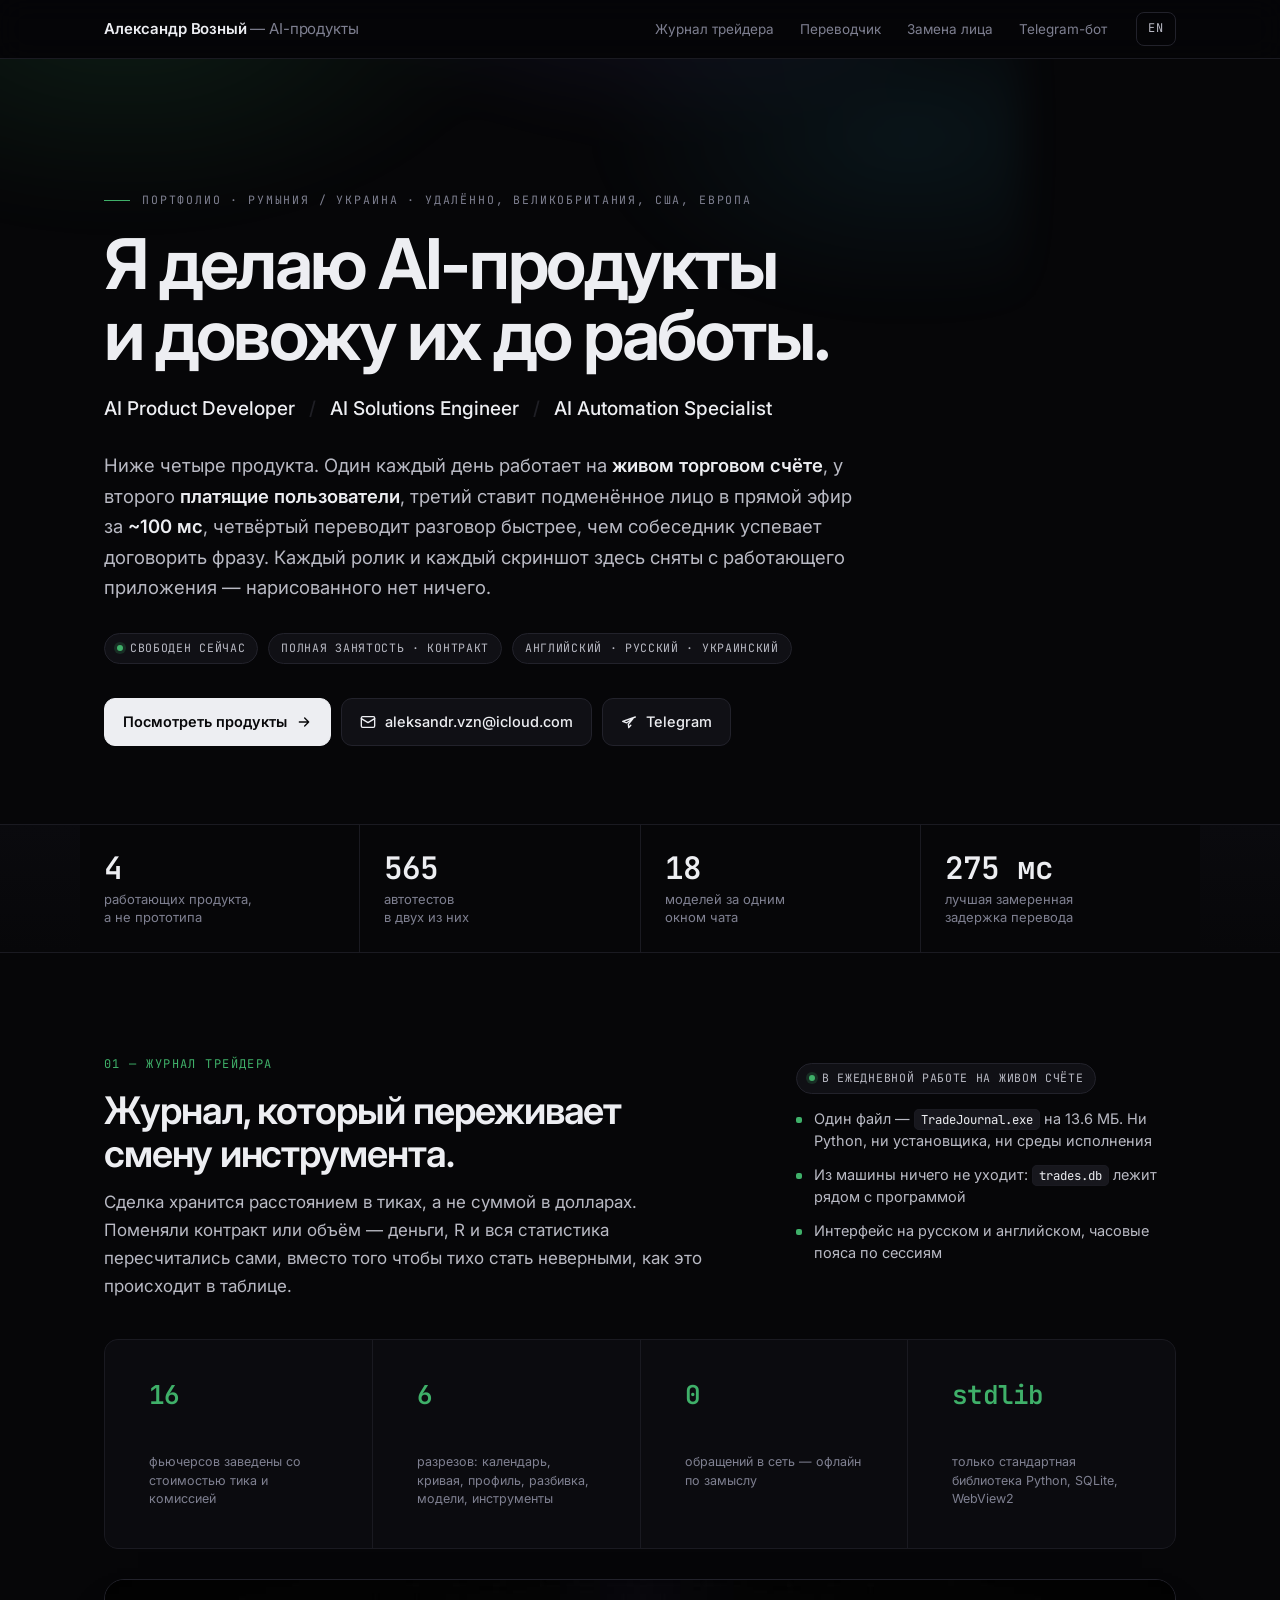
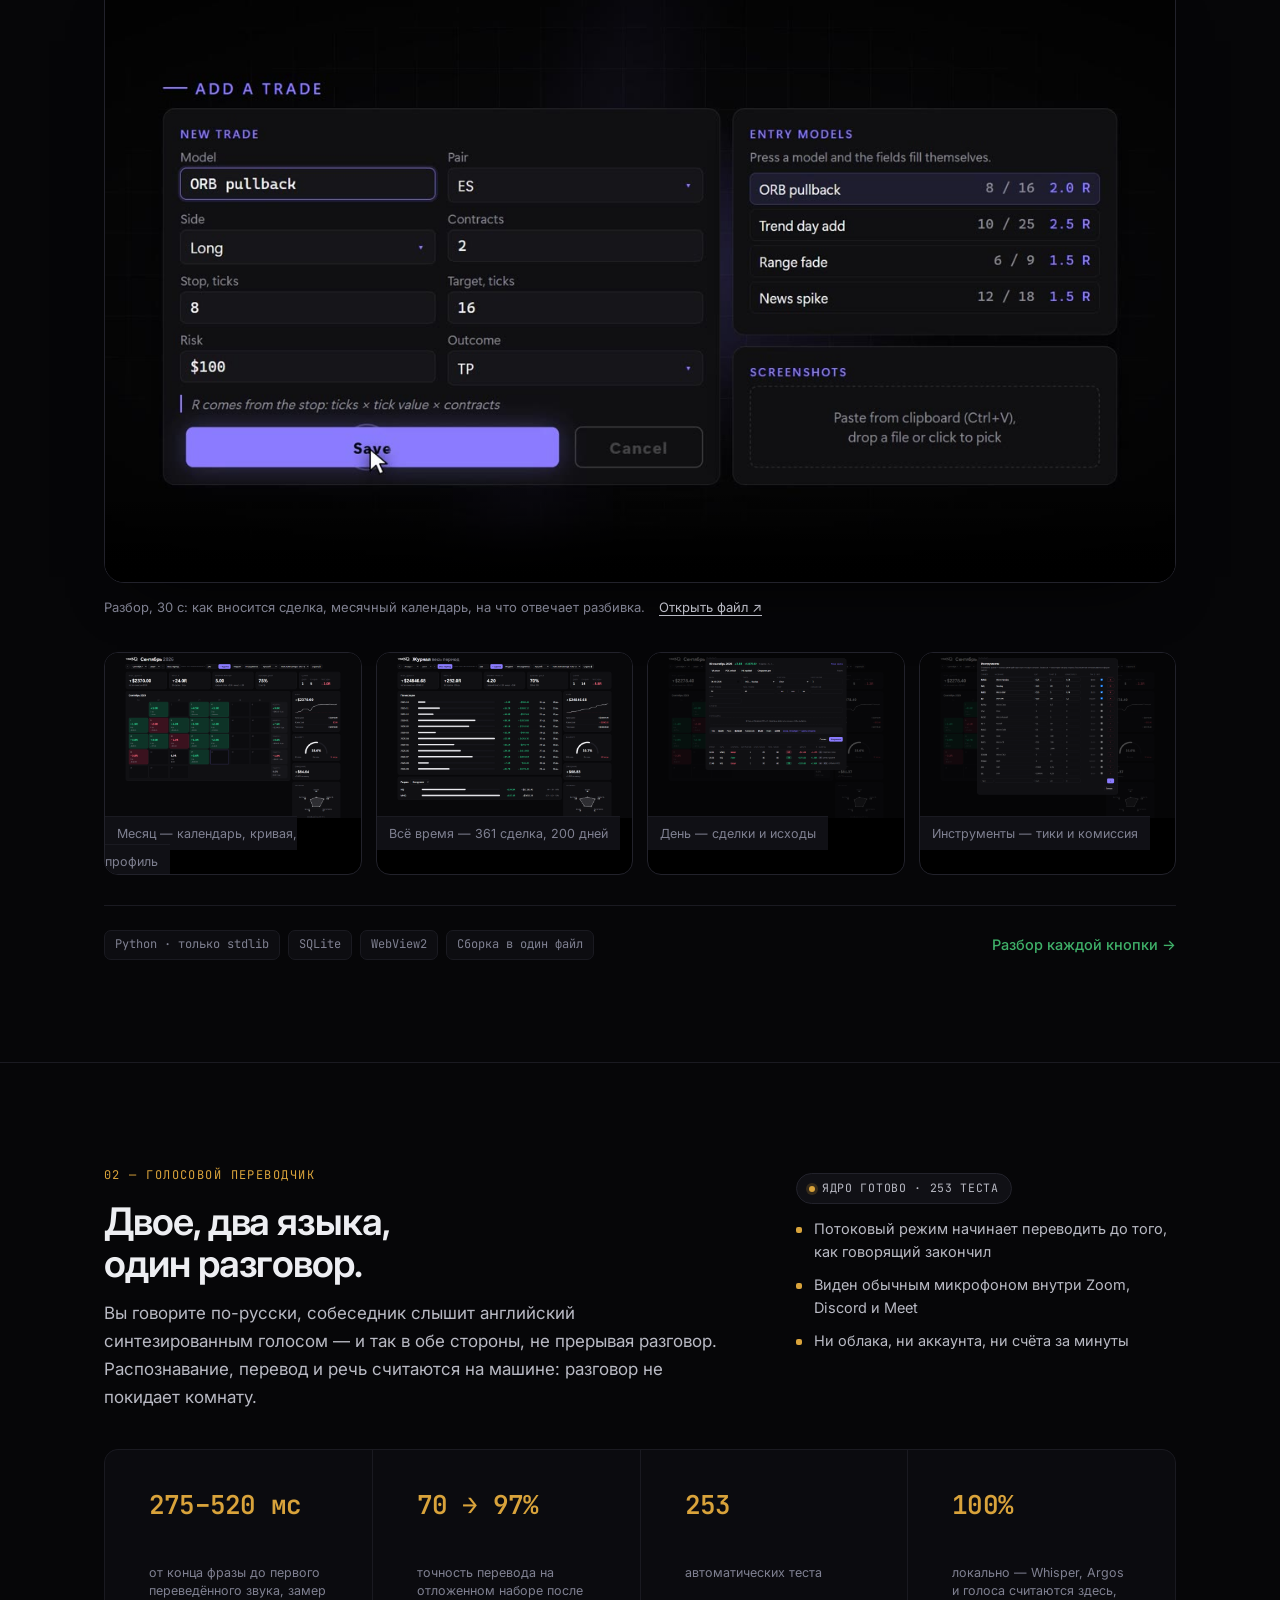
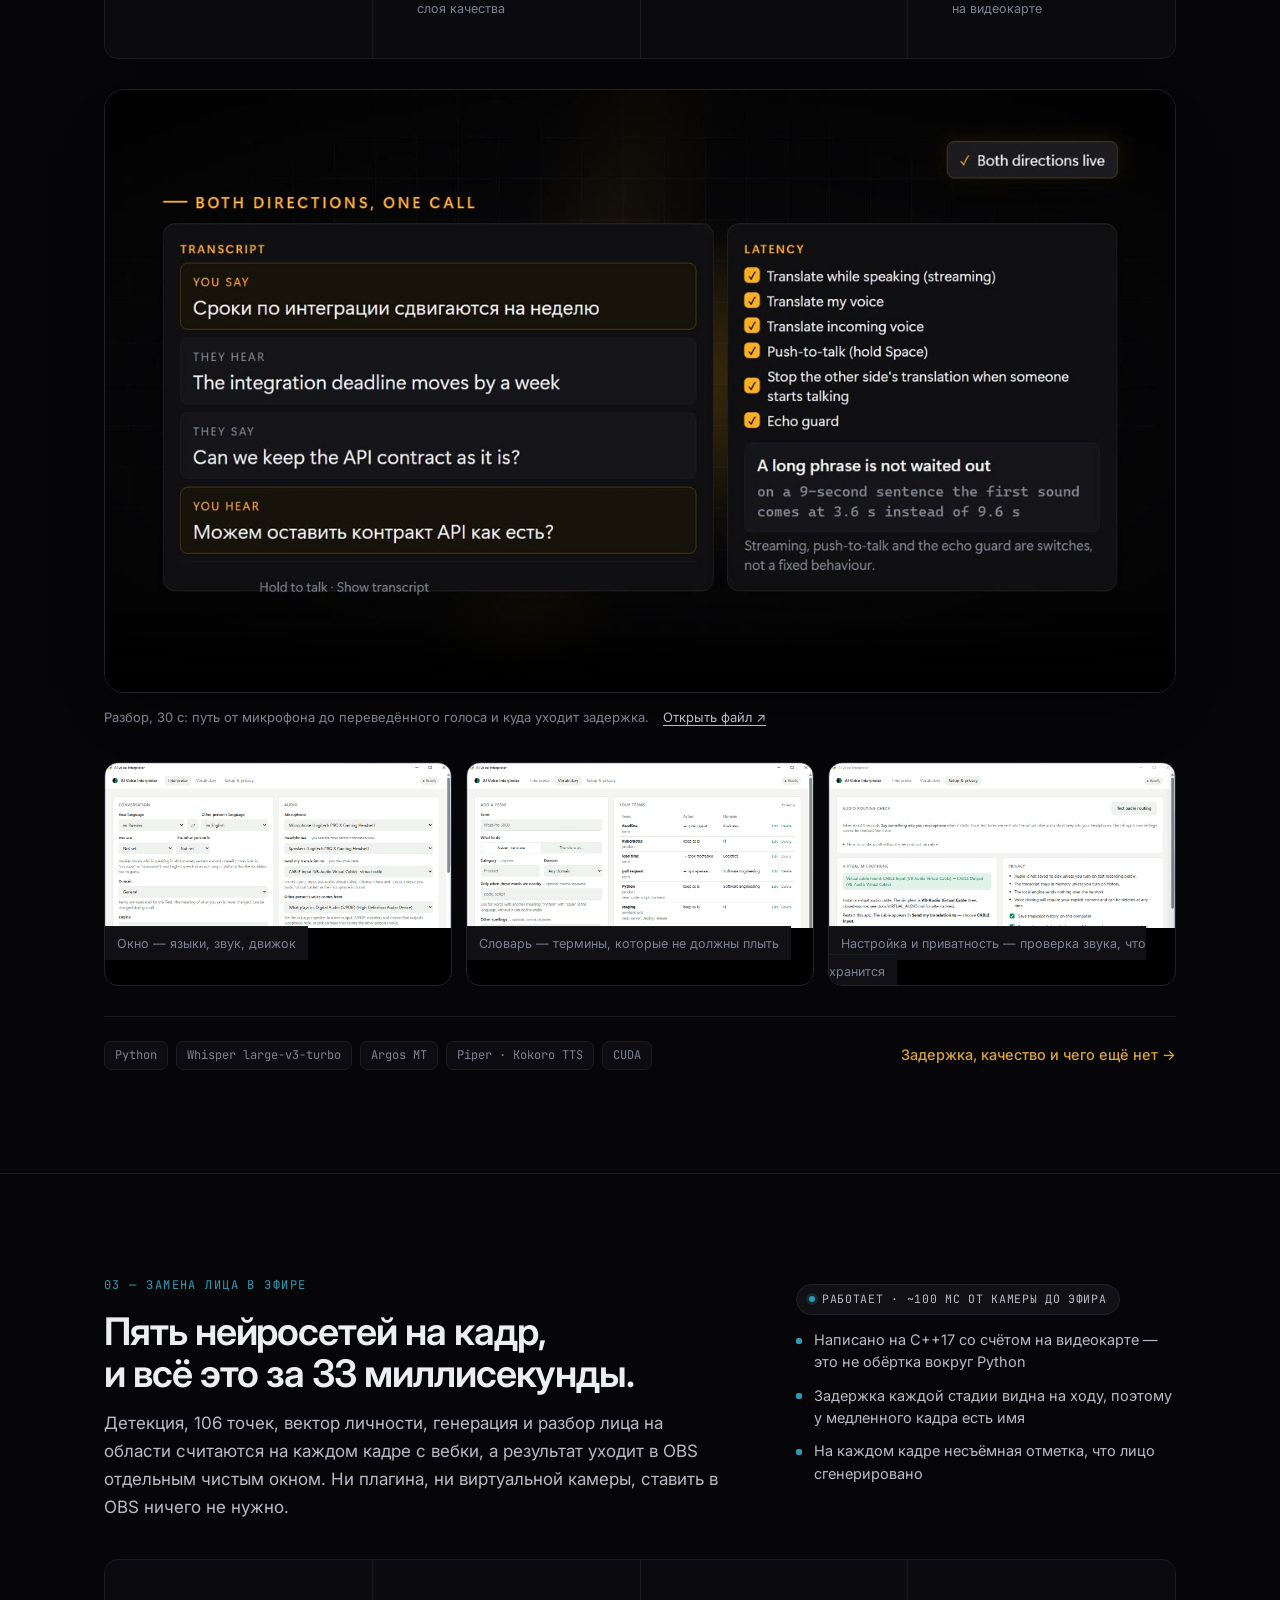
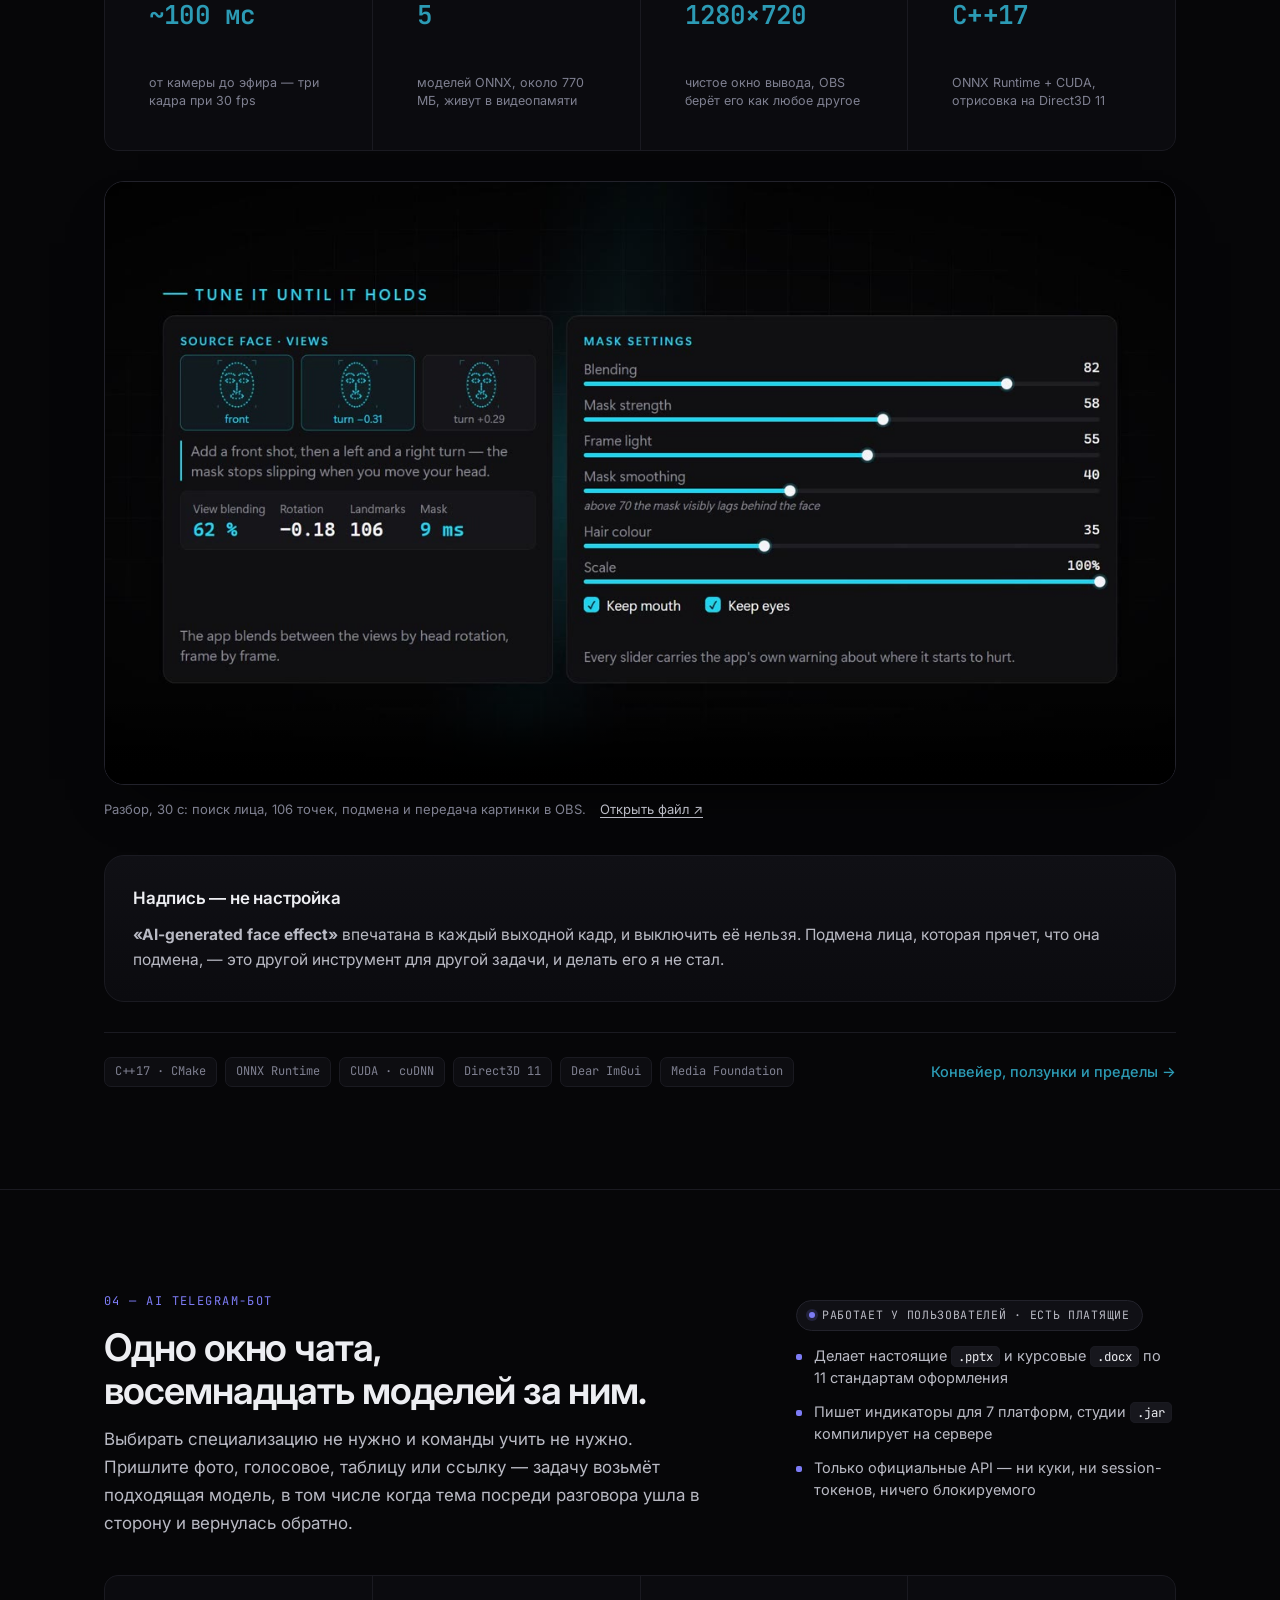
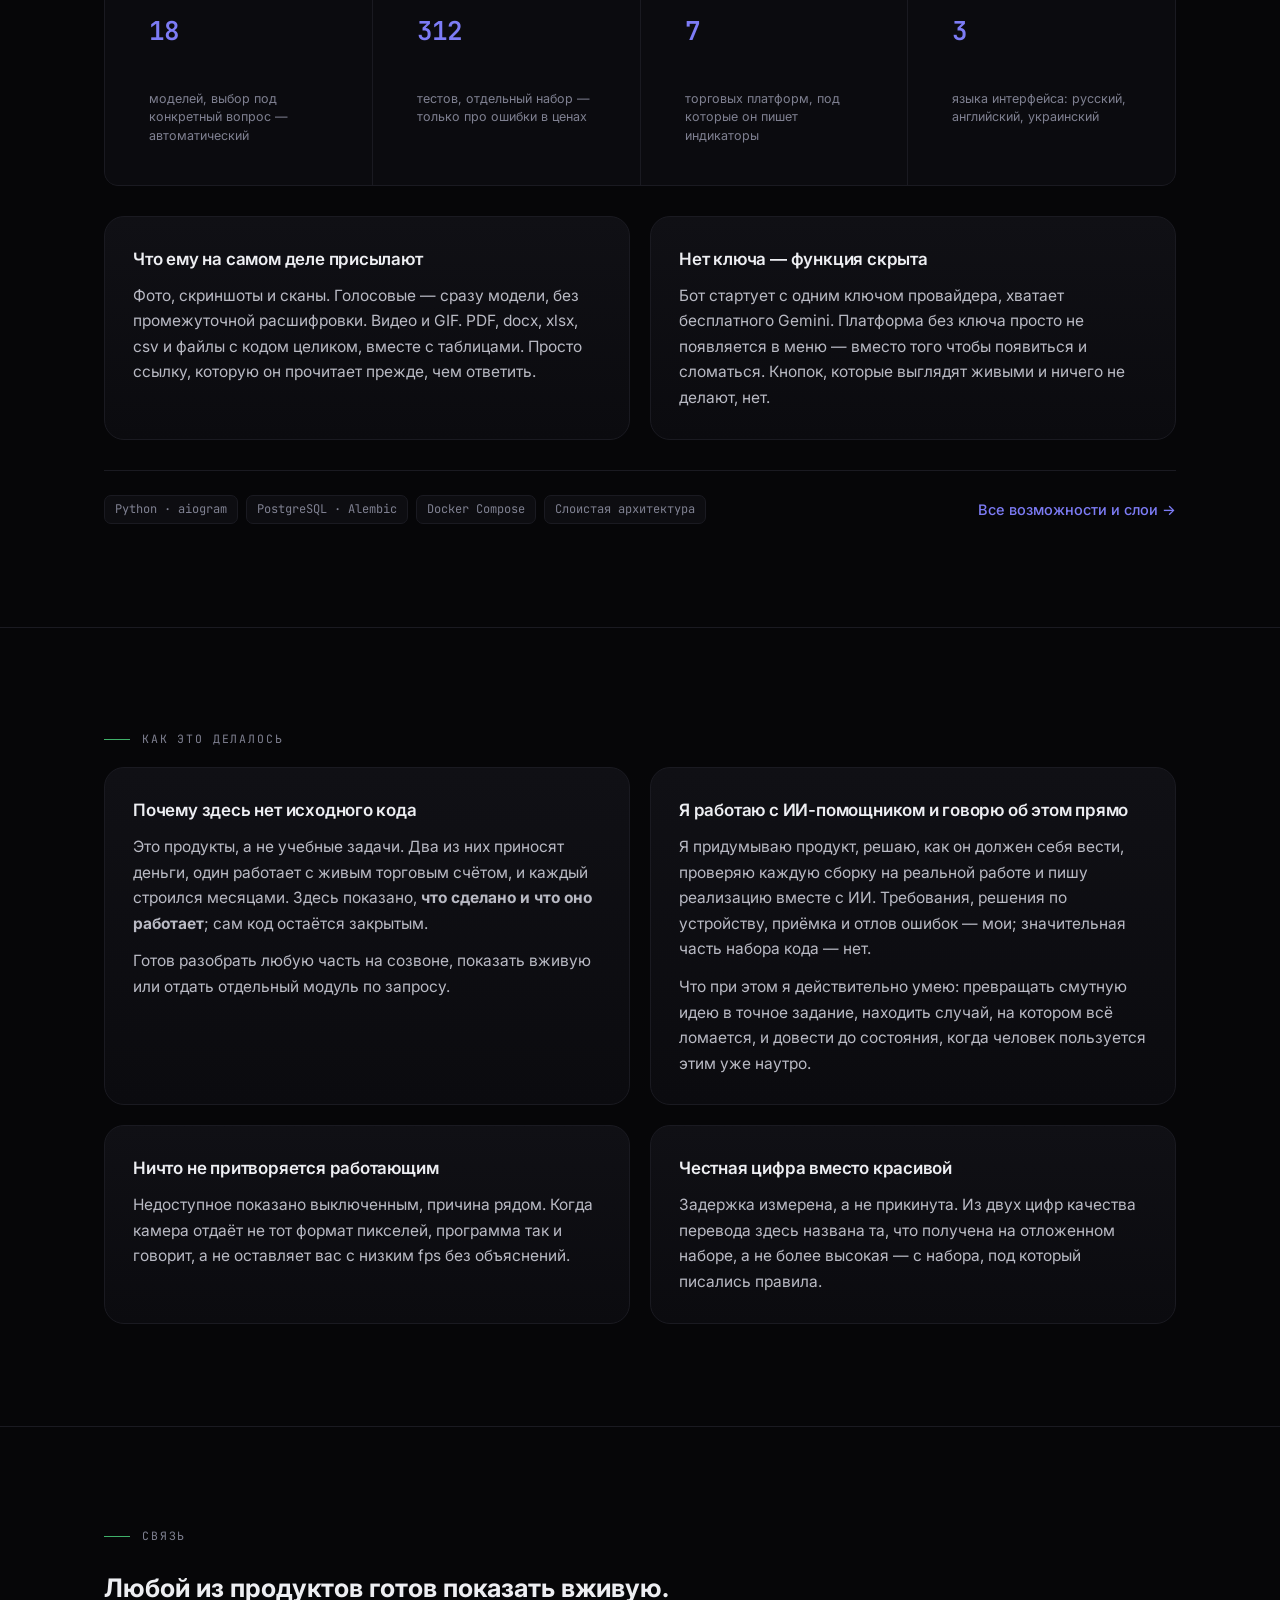
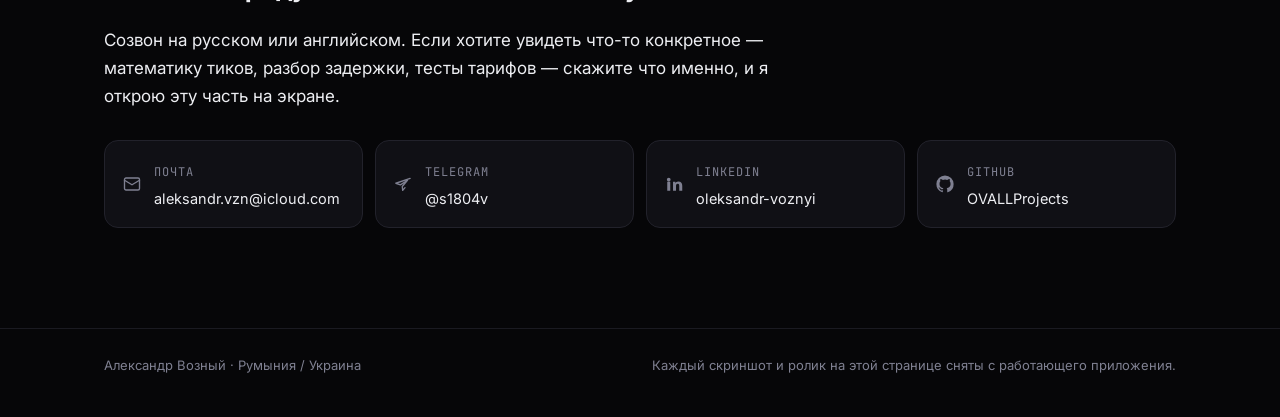
==== ru.html @ 28157e9e "Live screenshots of the interpreter: window, vocabulary, privacy All three taken from the running ap" ====
<!DOCTYPE html>
<html lang="ru">
<head>
<meta charset="utf-8">
<meta name="viewport" content="width=device-width, initial-scale=1">
<title>Александр Возный — AI Product Developer, Solutions Engineer, Automation Specialist</title>
<meta name="description" content="Четыре AI-продукта, которые работают: журнал трейдера, голосовой переводчик в реальном времени, замена лица в прямом эфире и Telegram-помощник на 18 моделях.">
<meta property="og:title" content="Александр Возный — AI Product Developer">
<meta property="og:description" content="Четыре AI-продукта, которые работают. Ролики, скриншоты и разборы сняты с живых приложений.">
<meta property="og:type" content="website">
<meta property="og:image" content="media/poster/trade-journal.jpg">
<meta name="theme-color" content="#060608">
<link rel="preconnect" href="https://fonts.googleapis.com">
<link rel="preconnect" href="https://fonts.gstatic.com" crossorigin>
<link href="https://fonts.googleapis.com/css2?family=Inter:wght@400;500;600;700&family=JetBrains+Mono:wght@400;500;600&display=swap" rel="stylesheet">
<link rel="stylesheet" href="assets/site.css">
</head>
<body>

<div class="topbar">
  <div class="wrap">
    <a class="brand" href="#top">Александр Возный <span>— AI-продукты</span></a>
    <nav class="topnav">
      <a href="#journal">Журнал трейдера</a>
      <a href="#interpreter">Переводчик</a>
      <a href="#face">Замена лица</a>
      <a href="#bot">Telegram-бот</a>
    </nav>
    <a class="lang" href="index.html">EN</a>
  </div>
</div>

<header class="hero" id="top">
  <div class="wrap">
    <p class="eyebrow">Портфолио · Румыния / Украина · удалённо, Великобритания, США, Европа</p>
    <h1>Я делаю AI-продукты<br>и довожу их до работы.</h1>
    <p class="roles">
      <b>AI Product Developer</b> <span class="sep">/</span>
      <b>AI Solutions Engineer</b> <span class="sep">/</span>
      <b>AI Automation Specialist</b>
    </p>
    <p class="lede">
      Ниже четыре продукта. Один каждый день работает на <strong>живом торговом счёте</strong>,
      у второго <strong>платящие пользователи</strong>, третий ставит подменённое лицо в прямой
      эфир за <strong>~100&nbsp;мс</strong>, четвёртый переводит разговор быстрее, чем собеседник
      успевает договорить фразу. Каждый ролик и каждый скриншот здесь сняты с работающего
      приложения — нарисованного нет ничего.
    </p>
    <div class="meta">
      <span class="pill"><span class="dot"></span>Свободен сейчас</span>
      <span class="pill">Полная занятость · контракт</span>
      <span class="pill">Английский · русский · украинский</span>
    </div>
    <div class="cta">
      <a class="btn btn-primary" href="#journal">
        Посмотреть продукты
        <svg viewBox="0 0 24 24" fill="none" stroke="currentColor" stroke-width="2" stroke-linecap="round" stroke-linejoin="round"><path d="M5 12h14M13 6l6 6-6 6"/></svg>
      </a>
      <a class="btn" href="mailto:aleksandr.vzn@icloud.com">
        <svg viewBox="0 0 24 24" fill="none" stroke="currentColor" stroke-width="2" stroke-linecap="round" stroke-linejoin="round"><rect x="2" y="4" width="20" height="16" rx="2"/><path d="m2 7 10 6 10-6"/></svg>
        aleksandr.vzn@icloud.com
      </a>
      <a class="btn" href="https://t.me/s1804v">
        <svg viewBox="0 0 24 24" fill="none" stroke="currentColor" stroke-width="2" stroke-linecap="round" stroke-linejoin="round"><path d="M21.5 4.5 2.5 11l6 2.2L18 7l-7 8.3.6 5.2 3.1-3.6"/></svg>
        Telegram
      </a>
    </div>
  </div>
</header>

<div class="strip">
  <div class="wrap">
    <div class="cell"><div class="n">4</div><div class="k">работающих продукта,<br>а не прототипа</div></div>
    <div class="cell"><div class="n">565</div><div class="k">автотестов<br>в двух из них</div></div>
    <div class="cell"><div class="n">18</div><div class="k">моделей за одним<br>окном чата</div></div>
    <div class="cell"><div class="n">275 мс</div><div class="k">лучшая замеренная<br>задержка перевода</div></div>
  </div>
</div>

<!-- ============ 01 ЖУРНАЛ ============ -->
<section class="section project" id="journal" data-accent="journal">
  <div class="wrap">
    <div class="p-head">
      <div>
        <div class="p-num">01 — ЖУРНАЛ ТРЕЙДЕРА</div>
        <h2>Журнал, который переживает<br>смену инструмента.</h2>
        <p class="p-sub">
          Сделка хранится расстоянием в тиках, а не суммой в долларах. Поменяли контракт или
          объём — деньги, R и вся статистика пересчитались сами, вместо того чтобы тихо стать
          неверными, как это происходит в таблице.
        </p>
      </div>
      <aside class="p-aside">
        <span class="pill"><span class="dot"></span>В ежедневной работе на живом счёте</span>
        <ul class="p-facts">
          <li>Один файл — <code>TradeJournal.exe</code> на 13.6&nbsp;МБ. Ни Python, ни установщика, ни среды исполнения</li>
          <li>Из машины ничего не уходит: <code>trades.db</code> лежит рядом с программой</li>
          <li>Интерфейс на русском и английском, часовые пояса по сессиям</li>
        </ul>
      </aside>
    </div>

    <div class="metrics">
      <div><div class="n">16</div><div class="k">фьючерсов заведены со стоимостью тика и комиссией</div></div>
      <div><div class="n">6</div><div class="k">разрезов: календарь, кривая, профиль, разбивка, модели, инструменты</div></div>
      <div><div class="n">0</div><div class="k">обращений в сеть — офлайн по замыслу</div></div>
      <div><div class="n">stdlib</div><div class="k">только стандартная библиотека Python, SQLite, WebView2</div></div>
    </div>

    <figure class="figure">
      <video controls preload="metadata" playsinline poster="media/poster/trade-journal.jpg">
        <source src="media/video/trade-journal.mp4" type="video/mp4">
      </video>
    </figure>
    <p class="cap">
      <span>Разбор, 30 с: как вносится сделка, месячный календарь, на что отвечает разбивка.</span>
      <a href="media/video/trade-journal.mp4">Открыть файл ↗</a>
    </p>

    <div class="shots">
      <a href="media/trade-journal/01-month-ru.png"><img src="media/trade-journal/01-month-ru.png" alt="Месяц: календарь, кривая счёта и статистика" loading="lazy"><span class="lbl">Месяц — календарь, кривая, профиль</span></a>
      <a href="media/trade-journal/02-all-time-ru.png"><img src="media/trade-journal/02-all-time-ru.png" alt="Вид за всё время, 361 сделка" loading="lazy"><span class="lbl">Всё время — 361 сделка, 200 дней</span></a>
      <a href="media/trade-journal/03-day-ru.png"><img src="media/trade-journal/03-day-ru.png" alt="Открытый день со сделками" loading="lazy"><span class="lbl">День — сделки и исходы</span></a>
      <a href="media/trade-journal/06-instruments-ru.png"><img src="media/trade-journal/06-instruments-ru.png" alt="Редактор инструментов" loading="lazy"><span class="lbl">Инструменты — тики и комиссия</span></a>
    </div>

    <div class="p-foot">
      <ul class="chips"><li>Python · только stdlib</li><li>SQLite</li><li>WebView2</li><li>Сборка в один файл</li></ul>
      <a class="deep" href="projects/trade-journal.ru.md">Разбор каждой кнопки →</a>
    </div>
  </div>
</section>

<!-- ============ 02 ПЕРЕВОДЧИК ============ -->
<section class="section project" id="interpreter" data-accent="interpreter">
  <div class="wrap">
    <div class="p-head">
      <div>
        <div class="p-num">02 — ГОЛОСОВОЙ ПЕРЕВОДЧИК</div>
        <h2>Двое, два языка,<br>один разговор.</h2>
        <p class="p-sub">
          Вы говорите по-русски, собеседник слышит английский синтезированным голосом — и так в
          обе стороны, не прерывая разговор. Распознавание, перевод и речь считаются на машине:
          разговор не покидает комнату.
        </p>
      </div>
      <aside class="p-aside">
        <span class="pill"><span class="dot"></span>Ядро готово · 253 теста</span>
        <ul class="p-facts">
          <li>Потоковый режим начинает переводить до того, как говорящий закончил</li>
          <li>Виден обычным микрофоном внутри Zoom, Discord и Meet</li>
          <li>Ни облака, ни аккаунта, ни счёта за минуты</li>
        </ul>
      </aside>
    </div>

    <div class="metrics">
      <div><div class="n">275–520 мс</div><div class="k">от конца фразы до первого переведённого звука, замер</div></div>
      <div><div class="n">70 → 97%</div><div class="k">точность перевода на отложенном наборе после слоя качества</div></div>
      <div><div class="n">253</div><div class="k">автоматических теста</div></div>
      <div><div class="n">100%</div><div class="k">локально — Whisper, Argos и голоса считаются здесь, на видеокарте</div></div>
    </div>

    <figure class="figure">
      <video controls preload="metadata" playsinline poster="media/poster/voice-interpreter.jpg">
        <source src="media/video/voice-interpreter.mp4" type="video/mp4">
      </video>
    </figure>
    <p class="cap">
      <span>Разбор, 30 с: путь от микрофона до переведённого голоса и куда уходит задержка.</span>
      <a href="media/video/voice-interpreter.mp4">Открыть файл ↗</a>
    </p>

    <div class="shots">
      <a href="media/ai-voice-interpreter/01-window.png"><img src="media/ai-voice-interpreter/01-window.png" alt="Окно переводчика: языки, устройства звука, движок" loading="lazy"><span class="lbl">Окно — языки, звук, движок</span></a>
      <a href="media/ai-voice-interpreter/02-vocabulary.png"><img src="media/ai-voice-interpreter/02-vocabulary.png" alt="Вкладка словаря: термины, которые не переводятся, и термины с заданным переводом" loading="lazy"><span class="lbl">Словарь — термины, которые не должны плыть</span></a>
      <a href="media/ai-voice-interpreter/03-privacy.png"><img src="media/ai-voice-interpreter/03-privacy.png" alt="Вкладка настройки и приватности: проверка маршрутизации звука и переключатели хранения" loading="lazy"><span class="lbl">Настройка и приватность — проверка звука, что хранится</span></a>
    </div>

    <div class="p-foot">
      <ul class="chips"><li>Python</li><li>Whisper large-v3-turbo</li><li>Argos MT</li><li>Piper · Kokoro TTS</li><li>CUDA</li></ul>
      <a class="deep" href="projects/ai-voice-interpreter.ru.md">Задержка, качество и чего ещё нет →</a>
    </div>
  </div>
</section>

<!-- ============ 03 ЗАМЕНА ЛИЦА ============ -->
<section class="section project" id="face" data-accent="face">
  <div class="wrap">
    <div class="p-head">
      <div>
        <div class="p-num">03 — ЗАМЕНА ЛИЦА В ЭФИРЕ</div>
        <h2>Пять нейросетей на кадр,<br>и всё это за 33 миллисекунды.</h2>
        <p class="p-sub">
          Детекция, 106 точек, вектор личности, генерация и разбор лица на области считаются на
          каждом кадре с вебки, а результат уходит в OBS отдельным чистым окном. Ни плагина, ни
          виртуальной камеры, ставить в OBS ничего не нужно.
        </p>
      </div>
      <aside class="p-aside">
        <span class="pill"><span class="dot"></span>Работает · ~100 мс от камеры до эфира</span>
        <ul class="p-facts">
          <li>Написано на C++17 со счётом на видеокарте — это не обёртка вокруг Python</li>
          <li>Задержка каждой стадии видна на ходу, поэтому у медленного кадра есть имя</li>
          <li>На каждом кадре несъёмная отметка, что лицо сгенерировано</li>
        </ul>
      </aside>
    </div>

    <div class="metrics">
      <div><div class="n">~100 мс</div><div class="k">от камеры до эфира — три кадра при 30 fps</div></div>
      <div><div class="n">5</div><div class="k">моделей ONNX, около 770 МБ, живут в видеопамяти</div></div>
      <div><div class="n">1280×720</div><div class="k">чистое окно вывода, OBS берёт его как любое другое</div></div>
      <div><div class="n">C++17</div><div class="k">ONNX Runtime + CUDA, отрисовка на Direct3D 11</div></div>
    </div>

    <figure class="figure">
      <video controls preload="metadata" playsinline poster="media/poster/live-face-mask.jpg">
        <source src="media/video/live-face-mask.mp4" type="video/mp4">
      </video>
    </figure>
    <p class="cap">
      <span>Разбор, 30 с: поиск лица, 106 точек, подмена и передача картинки в OBS.</span>
      <a href="media/video/live-face-mask.mp4">Открыть файл ↗</a>
    </p>

    <div class="card" style="margin-bottom:30px">
      <h3>Надпись — не настройка</h3>
      <p>
        <strong>«AI-generated face effect»</strong> впечатана в каждый выходной кадр, и выключить
        её нельзя. Подмена лица, которая прячет, что она подмена, — это другой инструмент для
        другой задачи, и делать его я не стал.
      </p>
    </div>

    <div class="p-foot">
      <ul class="chips"><li>C++17 · CMake</li><li>ONNX Runtime</li><li>CUDA · cuDNN</li><li>Direct3D 11</li><li>Dear ImGui</li><li>Media Foundation</li></ul>
      <a class="deep" href="projects/live-face-mask.ru.md">Конвейер, ползунки и пределы →</a>
    </div>
  </div>
</section>

<!-- ============ 04 БОТ ============ -->
<section class="section project" id="bot" data-accent="bot">
  <div class="wrap">
    <div class="p-head">
      <div>
        <div class="p-num">04 — AI TELEGRAM-БОТ</div>
        <h2>Одно окно чата,<br>восемнадцать моделей за ним.</h2>
        <p class="p-sub">
          Выбирать специализацию не нужно и команды учить не нужно. Пришлите фото, голосовое,
          таблицу или ссылку — задачу возьмёт подходящая модель, в том числе когда тема посреди
          разговора ушла в сторону и вернулась обратно.
        </p>
      </div>
      <aside class="p-aside">
        <span class="pill"><span class="dot"></span>Работает у пользователей · есть платящие</span>
        <ul class="p-facts">
          <li>Делает настоящие <code>.pptx</code> и курсовые <code>.docx</code> по 11 стандартам оформления</li>
          <li>Пишет индикаторы для 7 платформ, студии <code>.jar</code> компилирует на сервере</li>
          <li>Только официальные API — ни куки, ни session-токенов, ничего блокируемого</li>
        </ul>
      </aside>
    </div>

    <div class="metrics">
      <div><div class="n">18</div><div class="k">моделей, выбор под конкретный вопрос — автоматический</div></div>
      <div><div class="n">312</div><div class="k">тестов, отдельный набор — только про ошибки в ценах</div></div>
      <div><div class="n">7</div><div class="k">торговых платформ, под которые он пишет индикаторы</div></div>
      <div><div class="n">3</div><div class="k">языка интерфейса: русский, английский, украинский</div></div>
    </div>

    <div class="cols" style="margin-bottom:30px">
      <div class="card">
        <h3>Что ему на самом деле присылают</h3>
        <p>Фото, скриншоты и сканы. Голосовые — сразу модели, без промежуточной расшифровки.
        Видео и GIF. PDF, docx, xlsx, csv и файлы с кодом целиком, вместе с таблицами. Просто
        ссылку, которую он прочитает прежде, чем ответить.</p>
      </div>
      <div class="card">
        <h3>Нет ключа — функция скрыта</h3>
        <p>Бот стартует с одним ключом провайдера, хватает бесплатного Gemini. Платформа без
        ключа просто не появляется в меню — вместо того чтобы появиться и сломаться. Кнопок,
        которые выглядят живыми и ничего не делают, нет.</p>
      </div>
    </div>

    <div class="p-foot">
      <ul class="chips"><li>Python · aiogram</li><li>PostgreSQL · Alembic</li><li>Docker Compose</li><li>Слоистая архитектура</li></ul>
      <a class="deep" href="projects/ai-telegram-bot.ru.md">Все возможности и слои →</a>
    </div>
  </div>
</section>

<!-- ============ КАК ============ -->
<section class="section">
  <div class="wrap">
    <p class="eyebrow">Как это делалось</p>
    <div class="cols">
      <div class="card">
        <h3>Почему здесь нет исходного кода</h3>
        <p>Это продукты, а не учебные задачи. Два из них приносят деньги, один работает с живым
        торговым счётом, и каждый строился месяцами. Здесь показано, <strong>что сделано и что
        оно работает</strong>; сам код остаётся закрытым.</p>
        <p>Готов разобрать любую часть на созвоне, показать вживую или отдать отдельный модуль по
        запросу.</p>
      </div>
      <div class="card">
        <h3>Я работаю с ИИ-помощником и говорю об этом прямо</h3>
        <p>Я придумываю продукт, решаю, как он должен себя вести, проверяю каждую сборку на
        реальной работе и пишу реализацию вместе с ИИ. Требования, решения по устройству, приёмка
        и отлов ошибок — мои; значительная часть набора кода — нет.</p>
        <p>Что при этом я действительно умею: превращать смутную идею в точное задание, находить
        случай, на котором всё ломается, и довести до состояния, когда человек пользуется этим
        уже наутро.</p>
      </div>
    </div>

    <div class="cols" style="margin-top:20px">
      <div class="card">
        <h3>Ничто не притворяется работающим</h3>
        <p>Недоступное показано выключенным, причина рядом. Когда камера отдаёт не тот формат
        пикселей, программа так и говорит, а не оставляет вас с низким fps без объяснений.</p>
      </div>
      <div class="card">
        <h3>Честная цифра вместо красивой</h3>
        <p>Задержка измерена, а не прикинута. Из двух цифр качества перевода здесь названа та,
        что получена на отложенном наборе, а не более высокая — с набора, под который писались
        правила.</p>
      </div>
    </div>
  </div>
</section>

<!-- ============ СВЯЗЬ ============ -->
<section class="contact" id="contact">
  <div class="wrap">
    <p class="eyebrow">Связь</p>
    <h2>Любой из продуктов готов показать вживую.</h2>
    <p class="prose">Созвон на русском или английском. Если хотите увидеть что-то конкретное —
    математику тиков, разбор задержки, тесты тарифов — скажите что именно, и я открою эту часть
    на экране.</p>
    <div class="links">
      <a href="mailto:aleksandr.vzn@icloud.com">
        <svg class="ic" viewBox="0 0 24 24" fill="none" stroke="currentColor" stroke-width="1.8" stroke-linecap="round" stroke-linejoin="round"><rect x="2" y="4" width="20" height="16" rx="2"/><path d="m2 7 10 6 10-6"/></svg>
        <span><span class="t">Почта</span><br><span class="v">aleksandr.vzn@icloud.com</span></span>
      </a>
      <a href="https://t.me/s1804v">
        <svg class="ic" viewBox="0 0 24 24" fill="none" stroke="currentColor" stroke-width="1.8" stroke-linecap="round" stroke-linejoin="round"><path d="M21.5 4.5 2.5 11l6 2.2L18 7l-7 8.3.6 5.2 3.1-3.6"/></svg>
        <span><span class="t">Telegram</span><br><span class="v">@s1804v</span></span>
      </a>
      <a href="https://www.linkedin.com/in/oleksandr-voznyi-763a41439/">
        <svg class="ic" viewBox="0 0 24 24" fill="currentColor"><path d="M4.98 3.5a2.5 2.5 0 1 1 0 5 2.5 2.5 0 0 1 0-5ZM3 9h4v12H3V9Zm7 0h3.8v1.7h.05c.53-.95 1.83-1.95 3.77-1.95C21.6 8.75 23 11 23 14.24V21h-4v-6c0-1.43-.03-3.27-2-3.27-2 0-2.3 1.56-2.3 3.17V21h-4V9Z"/></svg>
        <span><span class="t">LinkedIn</span><br><span class="v">oleksandr-voznyi</span></span>
      </a>
      <a href="https://github.com/OVALLProjects">
        <svg class="ic" viewBox="0 0 24 24" fill="currentColor"><path d="M12 .5A11.5 11.5 0 0 0 .5 12a11.5 11.5 0 0 0 7.86 10.92c.58.1.79-.25.79-.56v-2c-3.2.7-3.88-1.37-3.88-1.37-.53-1.34-1.29-1.7-1.29-1.7-1.05-.72.08-.7.08-.7 1.16.08 1.77 1.2 1.77 1.2 1.03 1.77 2.7 1.26 3.36.96.1-.75.4-1.26.73-1.55-2.55-.29-5.24-1.28-5.24-5.7 0-1.26.45-2.29 1.19-3.1-.12-.29-.52-1.46.11-3.05 0 0 .97-.31 3.18 1.18a11 11 0 0 1 5.8 0c2.2-1.5 3.17-1.18 3.17-1.18.63 1.59.23 2.76.12 3.05.74.81 1.18 1.84 1.18 3.1 0 4.43-2.69 5.4-5.25 5.69.41.36.78 1.06.78 2.15v3.18c0 .31.2.67.8.56A11.5 11.5 0 0 0 23.5 12 11.5 11.5 0 0 0 12 .5Z"/></svg>
        <span><span class="t">GitHub</span><br><span class="v">OVALLProjects</span></span>
      </a>
    </div>
  </div>
</section>

<footer>
  <div class="wrap">
    <span>Александр Возный · Румыния / Украина</span>
    <span>Каждый скриншот и ролик на этой странице сняты с работающего приложения.</span>
  </div>
</footer>

</body>
</html>
---- assets/site.css ----
/* Oleksandr Voznyi — portfolio
   Palette sampled from the product films themselves:
   near-black stage, one accent per product. */

:root {
  --bg:        #060608;
  --bg-soft:   #0b0b0f;
  --panel:     #101015;
  --panel-2:   #16161c;
  --line:      #22222b;
  --line-soft: #1a1a21;

  --ink:       #edeef2;
  --ink-2:     #b9bac4;
  --ink-3:     #7f8091;
  --ink-4:     #55566650;

  --journal:     #3fb069;
  --interpreter: #d9a33b;
  --face:        #2c9bb5;
  --bot:         #7d7cf6;

  --accent: var(--journal);

  --sans: "Inter", -apple-system, BlinkMacSystemFont, "Segoe UI", system-ui, sans-serif;
  --mono: "JetBrains Mono", ui-monospace, "SF Mono", Menlo, Consolas, monospace;

  --wrap: 1120px;
  --r: 14px;
  --r-lg: 20px;
}

*, *::before, *::after { box-sizing: border-box; }

html { scroll-behavior: smooth; }
@media (prefers-reduced-motion: reduce) {
  html { scroll-behavior: auto; }
  *, *::before, *::after { animation-duration: .01ms !important; transition-duration: .01ms !important; }
}

body {
  margin: 0;
  background: var(--bg);
  color: var(--ink);
  font-family: var(--sans);
  font-size: 17px;
  line-height: 1.65;
  -webkit-font-smoothing: antialiased;
  text-rendering: optimizeLegibility;
}

img, video { max-width: 100%; display: block; }
a { color: inherit; }

.wrap { width: 100%; max-width: var(--wrap); margin-inline: auto; padding-inline: 24px; }

/* ---------- shared atoms ---------- */

.eyebrow {
  font-family: var(--mono);
  font-size: 11.5px;
  letter-spacing: .16em;
  text-transform: uppercase;
  color: var(--ink-3);
  display: flex;
  align-items: center;
  gap: 12px;
  margin: 0 0 18px;
}
.eyebrow::before {
  content: "";
  width: 26px;
  height: 1px;
  background: var(--accent);
  flex: none;
}

.pill {
  display: inline-flex;
  align-items: center;
  gap: 7px;
  font-family: var(--mono);
  font-size: 11.5px;
  letter-spacing: .06em;
  text-transform: uppercase;
  color: var(--ink-2);
  border: 1px solid var(--line);
  background: var(--panel);
  border-radius: 999px;
  padding: 5px 12px;
  white-space: nowrap;
}
.pill .dot {
  width: 6px; height: 6px; border-radius: 50%;
  background: var(--accent);
  box-shadow: 0 0 0 3px color-mix(in srgb, var(--accent) 18%, transparent);
  flex: none;
}

code {
  font-family: var(--mono);
  font-size: .85em;
  color: var(--ink);
  background: #17171d;
  border: 1px solid var(--line-soft);
  border-radius: 5px;
  padding: 1px 6px;
  white-space: nowrap;
}

.chips { display: flex; flex-wrap: wrap; gap: 8px; margin: 0; padding: 0; list-style: none; }
.chips li {
  font-family: var(--mono);
  font-size: 12px;
  color: var(--ink-3);
  border: 1px solid var(--line-soft);
  border-radius: 7px;
  padding: 4px 10px;
  background: #0d0d11;
}

/* ---------- top bar ---------- */

.topbar {
  position: sticky;
  top: 0;
  z-index: 50;
  background: color-mix(in srgb, var(--bg) 82%, transparent);
  backdrop-filter: blur(14px) saturate(140%);
  border-bottom: 1px solid var(--line-soft);
}
.topbar .wrap {
  display: flex;
  align-items: center;
  gap: 18px;
  height: 58px;
}
.brand {
  font-weight: 600;
  font-size: 15px;
  letter-spacing: -.01em;
  text-decoration: none;
  white-space: nowrap;
}
.brand span { color: var(--ink-3); font-weight: 400; }

.topnav { display: flex; gap: 4px; margin-left: auto; }
.topnav a {
  font-size: 13.5px;
  color: var(--ink-3);
  text-decoration: none;
  padding: 7px 11px;
  border-radius: 8px;
  transition: color .16s, background .16s;
  white-space: nowrap;
}
.topnav a:hover { color: var(--ink); background: var(--panel); }

.lang {
  font-family: var(--mono);
  font-size: 12px;
  letter-spacing: .08em;
  text-decoration: none;
  color: var(--ink-2);
  border: 1px solid var(--line);
  border-radius: 8px;
  padding: 6px 11px;
  transition: border-color .16s, color .16s;
  white-space: nowrap;
}
.lang:hover { color: var(--ink); border-color: #34343f; }

/* ---------- hero ---------- */

.hero {
  position: relative;
  padding: clamp(64px, 11vw, 132px) 0 clamp(48px, 7vw, 78px);
  overflow: hidden;
}
.hero::before {
  content: "";
  position: absolute;
  inset: -40% 20% auto -10%;
  height: 620px;
  background:
    radial-gradient(48% 52% at 22% 40%, #3fb06922, transparent 70%),
    radial-gradient(42% 46% at 68% 30%, #7d7cf61f, transparent 70%),
    radial-gradient(38% 40% at 90% 62%, #2c9bb51a, transparent 72%);
  filter: blur(18px);
  pointer-events: none;
}
.hero > * { position: relative; }

.hero h1 {
  font-size: clamp(38px, 6.4vw, 70px);
  line-height: 1.02;
  letter-spacing: -.035em;
  font-weight: 650;
  margin: 0 0 22px;
}

.roles {
  display: flex;
  flex-wrap: wrap;
  align-items: center;
  gap: 10px 14px;
  margin: 0 0 26px;
  font-size: clamp(15px, 2vw, 19px);
  font-weight: 500;
  color: var(--ink);
}
.roles .sep { color: var(--ink-4); }
.roles b { font-weight: 500; }

.lede {
  max-width: 64ch;
  font-size: clamp(16.5px, 1.5vw, 18.5px);
  color: var(--ink-2);
  margin: 0 0 30px;
}
.lede strong { color: var(--ink); font-weight: 600; }

.meta {
  display: flex;
  flex-wrap: wrap;
  gap: 10px;
  margin-bottom: 34px;
}

.cta { display: flex; flex-wrap: wrap; gap: 10px; }
.btn {
  display: inline-flex;
  align-items: center;
  gap: 9px;
  font-size: 14.5px;
  font-weight: 500;
  text-decoration: none;
  border-radius: 11px;
  padding: 11px 18px;
  border: 1px solid var(--line);
  background: var(--panel);
  color: var(--ink);
  transition: border-color .16s, background .16s, transform .16s;
}
.btn:hover { background: var(--panel-2); border-color: #34343f; transform: translateY(-1px); }
.btn-primary {
  background: var(--ink);
  color: #08080a;
  border-color: var(--ink);
  font-weight: 600;
}
.btn-primary:hover { background: #fff; border-color: #fff; }
.btn svg { width: 16px; height: 16px; flex: none; }

/* ---------- number strip ---------- */

.strip {
  border-top: 1px solid var(--line-soft);
  border-bottom: 1px solid var(--line-soft);
  background: linear-gradient(180deg, #0a0a0e, #070709);
}
.strip .wrap {
  display: grid;
  grid-template-columns: repeat(4, 1fr);
  gap: 1px;
  padding-inline: 0;
  background: var(--line-soft);
}
.strip .cell {
  background: var(--bg);
  padding: 26px 24px;
}
.strip .n {
  font-family: var(--mono);
  font-size: clamp(22px, 3vw, 31px);
  font-weight: 600;
  letter-spacing: -.03em;
  line-height: 1.1;
  margin-bottom: 5px;
}
.strip .k {
  font-size: 13px;
  color: var(--ink-3);
  line-height: 1.4;
}

/* ---------- section frame ---------- */

.section { padding: clamp(58px, 8vw, 104px) 0; }
.section + .section { border-top: 1px solid var(--line-soft); }

.section h2 {
  font-size: clamp(26px, 3.6vw, 38px);
  letter-spacing: -.028em;
  line-height: 1.12;
  font-weight: 620;
  margin: 0 0 16px;
}

/* ---------- project ---------- */

.project { scroll-margin-top: 72px; }
.project[data-accent="journal"]     { --accent: var(--journal); }
.project[data-accent="interpreter"] { --accent: var(--interpreter); }
.project[data-accent="face"]        { --accent: var(--face); }
.project[data-accent="bot"]         { --accent: var(--bot); }

.p-head {
  display: grid;
  grid-template-columns: minmax(0, 1fr) minmax(0, 380px);
  gap: 20px 54px;
  align-items: start;
  margin-bottom: 38px;
}
.p-num {
  font-family: var(--mono);
  font-size: 12px;
  color: var(--accent);
  letter-spacing: .12em;
  margin-bottom: 14px;
}
.p-head h2 { margin-bottom: 14px; }
.p-sub {
  font-size: 17px;
  color: var(--ink-2);
  margin: 0;
  max-width: 56ch;
}
.p-aside { padding-top: 6px; }
.p-aside .pill { margin-bottom: 14px; }

.p-facts { list-style: none; margin: 0; padding: 0; display: grid; gap: 11px; }
.p-facts li {
  position: relative;
  padding-left: 18px;
  font-size: 14.5px;
  color: var(--ink-2);
  line-height: 1.55;
}
.p-facts li::before {
  content: "";
  position: absolute;
  left: 0;
  top: .62em;
  width: 6px; height: 6px;
  border-radius: 2px;
  background: var(--accent);
}

/* metrics */
.metrics {
  display: grid;
  grid-template-columns: repeat(auto-fit, minmax(168px, 1fr));
  gap: 1px;
  background: var(--line-soft);
  border: 1px solid var(--line-soft);
  border-radius: var(--r);
  overflow: hidden;
  margin-bottom: 30px;
}
.metrics div { background: var(--bg-soft); padding: 20px 22px; }
.metrics .n {
  font-family: var(--mono);
  font-size: clamp(20px, 2.4vw, 26px);
  font-weight: 600;
  letter-spacing: -.03em;
  color: var(--accent);
  line-height: 1.15;
  margin-bottom: 4px;
}
.metrics .k { font-size: 12.5px; color: var(--ink-3); line-height: 1.45; }

/* media */
.figure {
  border: 1px solid var(--line);
  border-radius: var(--r-lg);
  overflow: hidden;
  background: #000;
  margin: 0 0 14px;
  box-shadow: 0 28px 60px -34px #000, 0 0 0 1px #ffffff06 inset;
}
.figure video, .figure img { width: 100%; height: auto; }

.cap {
  font-size: 13px;
  color: var(--ink-3);
  margin: 0 0 34px;
  display: flex;
  flex-wrap: wrap;
  gap: 6px 14px;
  align-items: baseline;
}
.cap a { color: var(--ink-2); text-underline-offset: 3px; }
.cap a:hover { color: var(--ink); }

.shots {
  display: grid;
  grid-template-columns: repeat(auto-fit, minmax(240px, 1fr));
  gap: 14px;
  margin-bottom: 30px;
}
.shots a {
  border: 1px solid var(--line);
  border-radius: var(--r);
  overflow: hidden;
  background: #000;
  display: block;
  text-decoration: none;
  transition: border-color .18s, transform .18s;
}
.shots a:hover { border-color: #3a3a46; transform: translateY(-2px); }
.shots img { width: 100%; height: 165px; object-fit: cover; object-position: top center; }
.shots .lbl {
  font-size: 12.5px;
  color: var(--ink-3);
  padding: 9px 12px;
  border-top: 1px solid var(--line-soft);
  background: var(--panel);
}

.p-foot {
  display: flex;
  flex-wrap: wrap;
  gap: 16px 26px;
  align-items: center;
  justify-content: space-between;
  padding-top: 24px;
  border-top: 1px solid var(--line-soft);
}
.deep {
  font-size: 14.5px;
  font-weight: 500;
  text-decoration: none;
  color: var(--accent);
  display: inline-flex;
  align-items: center;
  gap: 8px;
  white-space: nowrap;
}
.deep:hover { text-decoration: underline; text-underline-offset: 4px; }

/* ---------- prose blocks ---------- */

.cols {
  display: grid;
  grid-template-columns: minmax(0, 1fr) minmax(0, 1fr);
  gap: 20px;
}
.card {
  border: 1px solid var(--line-soft);
  background: linear-gradient(180deg, var(--panel), #0b0b0f);
  border-radius: var(--r-lg);
  padding: 28px;
}
.card h3 {
  font-size: 17px;
  font-weight: 600;
  margin: 0 0 10px;
  letter-spacing: -.012em;
}
.card p { margin: 0 0 12px; font-size: 15.5px; color: var(--ink-2); }
.card p:last-child { margin-bottom: 0; }
.prose { max-width: 66ch; }
.prose p { color: var(--ink-2); margin: 0 0 16px; }
.prose strong { color: var(--ink); font-weight: 600; }

/* ---------- contact ---------- */

.contact { padding: clamp(58px, 8vw, 100px) 0; border-top: 1px solid var(--line-soft); }
.contact h2 { margin-bottom: 14px; }
.links { display: grid; grid-template-columns: repeat(auto-fit, minmax(230px, 1fr)); gap: 12px; margin-top: 30px; }
.links a {
  display: flex;
  align-items: center;
  gap: 13px;
  text-decoration: none;
  border: 1px solid var(--line);
  border-radius: var(--r);
  padding: 15px 18px;
  background: var(--panel);
  transition: border-color .16s, background .16s, transform .16s;
}
.links a:hover { border-color: #3a3a46; background: var(--panel-2); transform: translateY(-2px); }
.links .ic { width: 18px; height: 18px; color: var(--ink-3); flex: none; }
.links .t { font-size: 12px; color: var(--ink-3); font-family: var(--mono); letter-spacing: .08em; text-transform: uppercase; }
.links .v { font-size: 14.5px; color: var(--ink); word-break: break-all; }

footer {
  border-top: 1px solid var(--line-soft);
  padding: 26px 0 40px;
  font-size: 13px;
  color: var(--ink-3);
}
footer .wrap { display: flex; flex-wrap: wrap; gap: 10px 24px; justify-content: space-between; }

/* ---------- responsive ---------- */

@media (max-width: 900px) {
  .p-head { grid-template-columns: 1fr; gap: 24px; }
  .cols { grid-template-columns: 1fr; }
  .strip .wrap { grid-template-columns: repeat(2, 1fr); }
}
@media (max-width: 640px) {
  body { font-size: 16px; }
  .wrap { padding-inline: 18px; }
  .topnav { display: none; }
  .shots { grid-template-columns: 1fr; }
  .shots img { height: 190px; }
  .metrics { grid-template-columns: repeat(2, 1fr); }
}
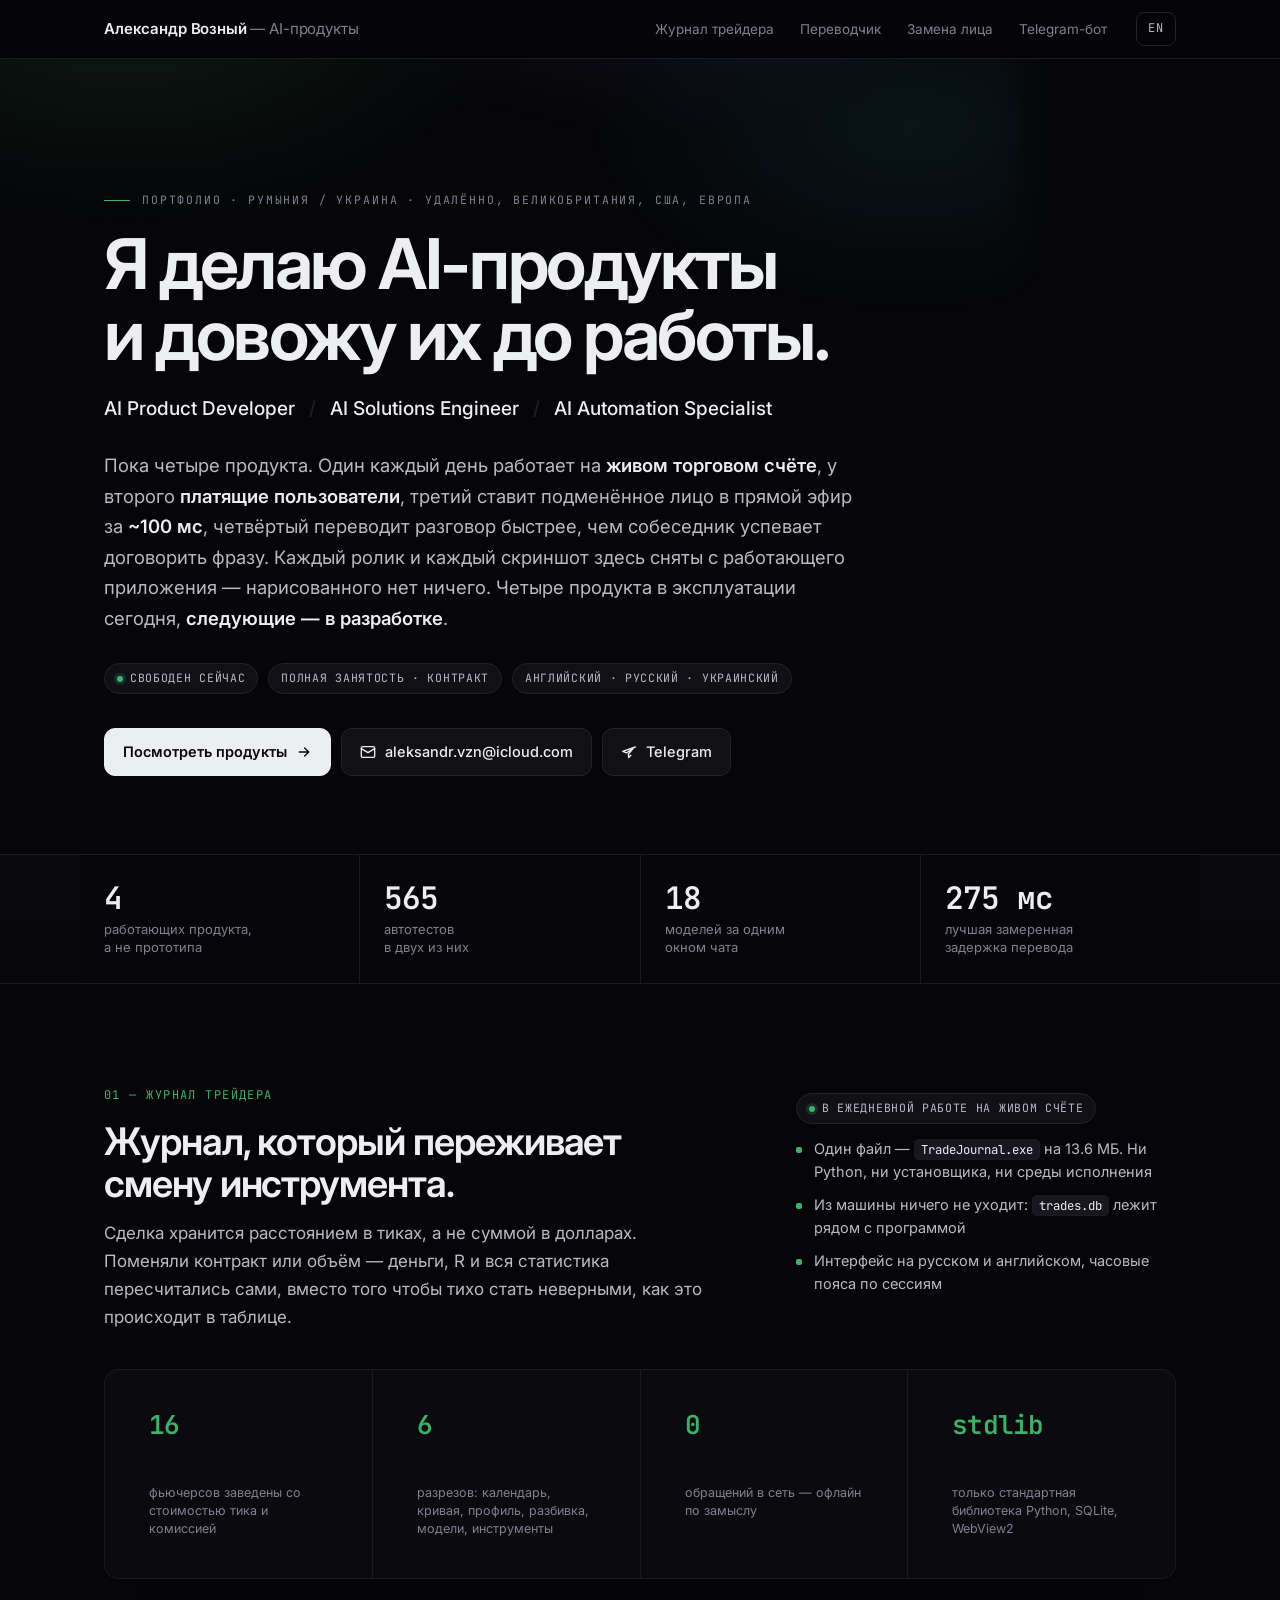
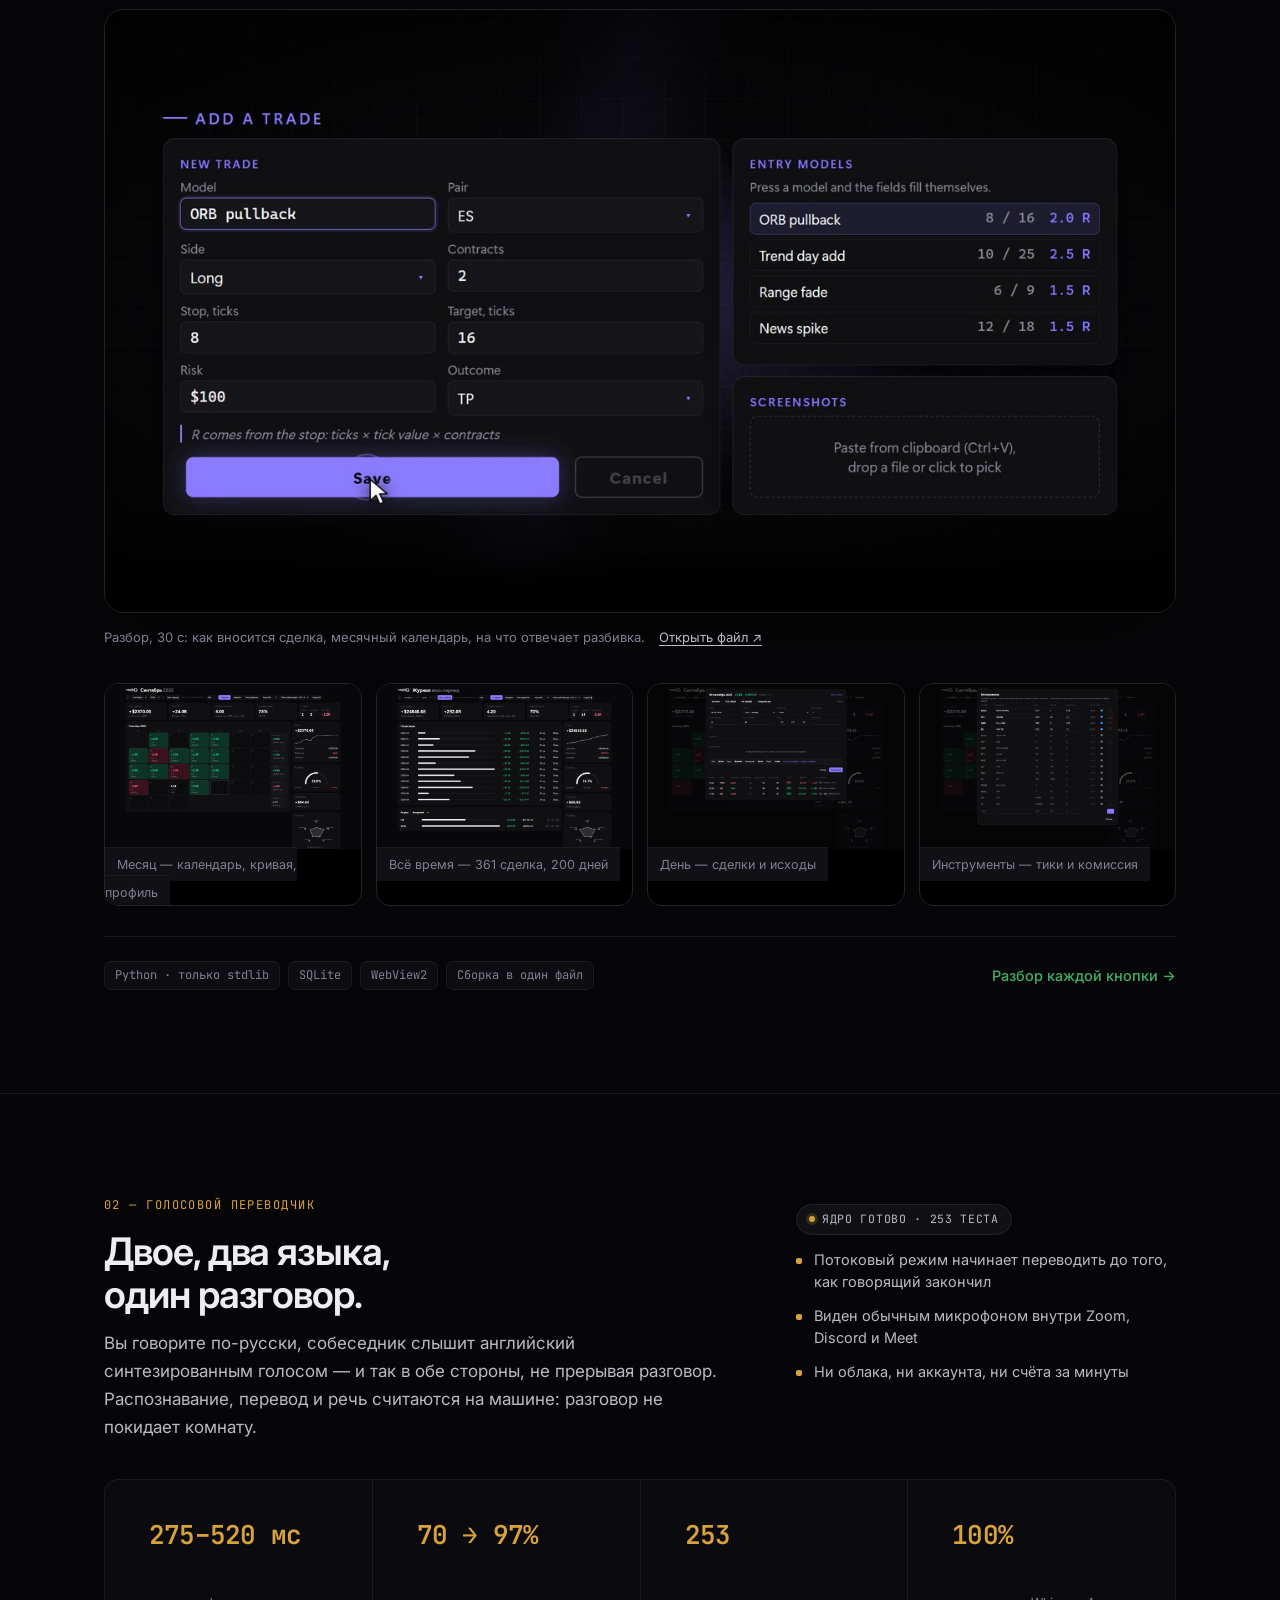
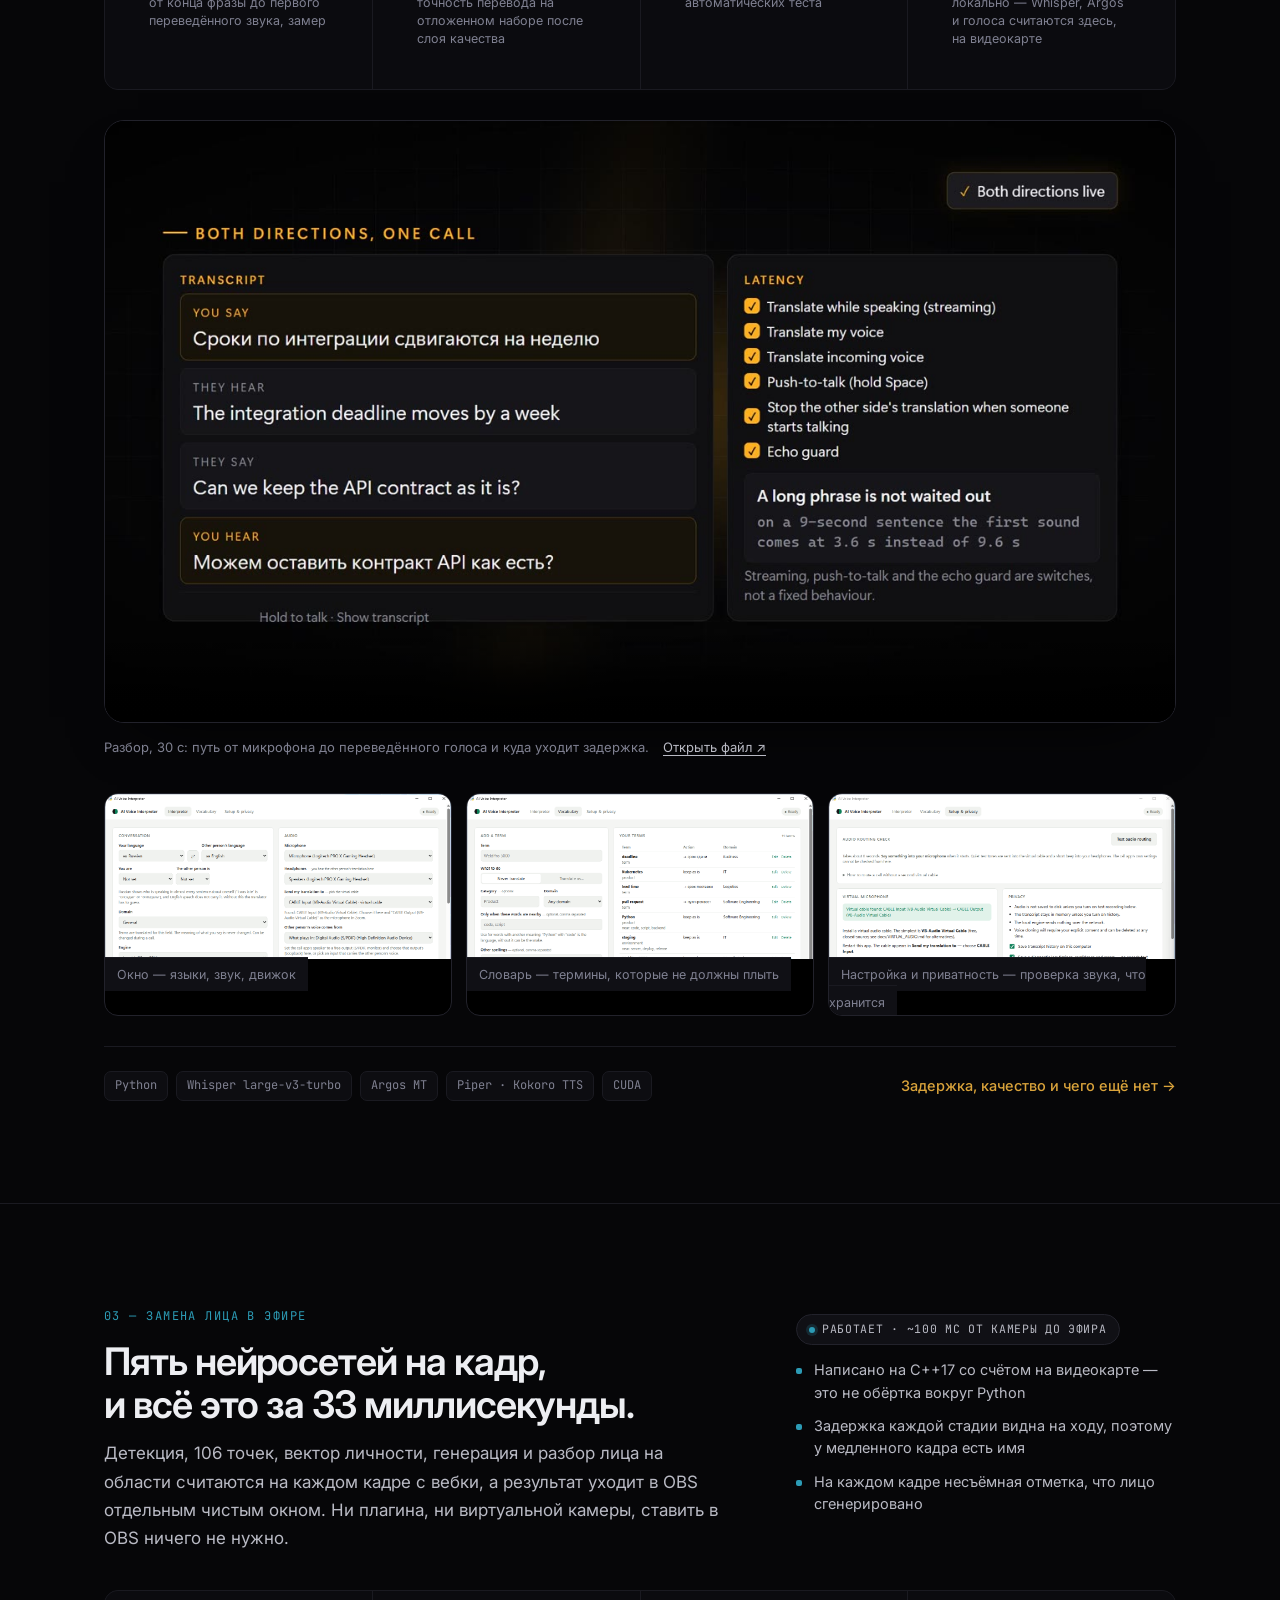
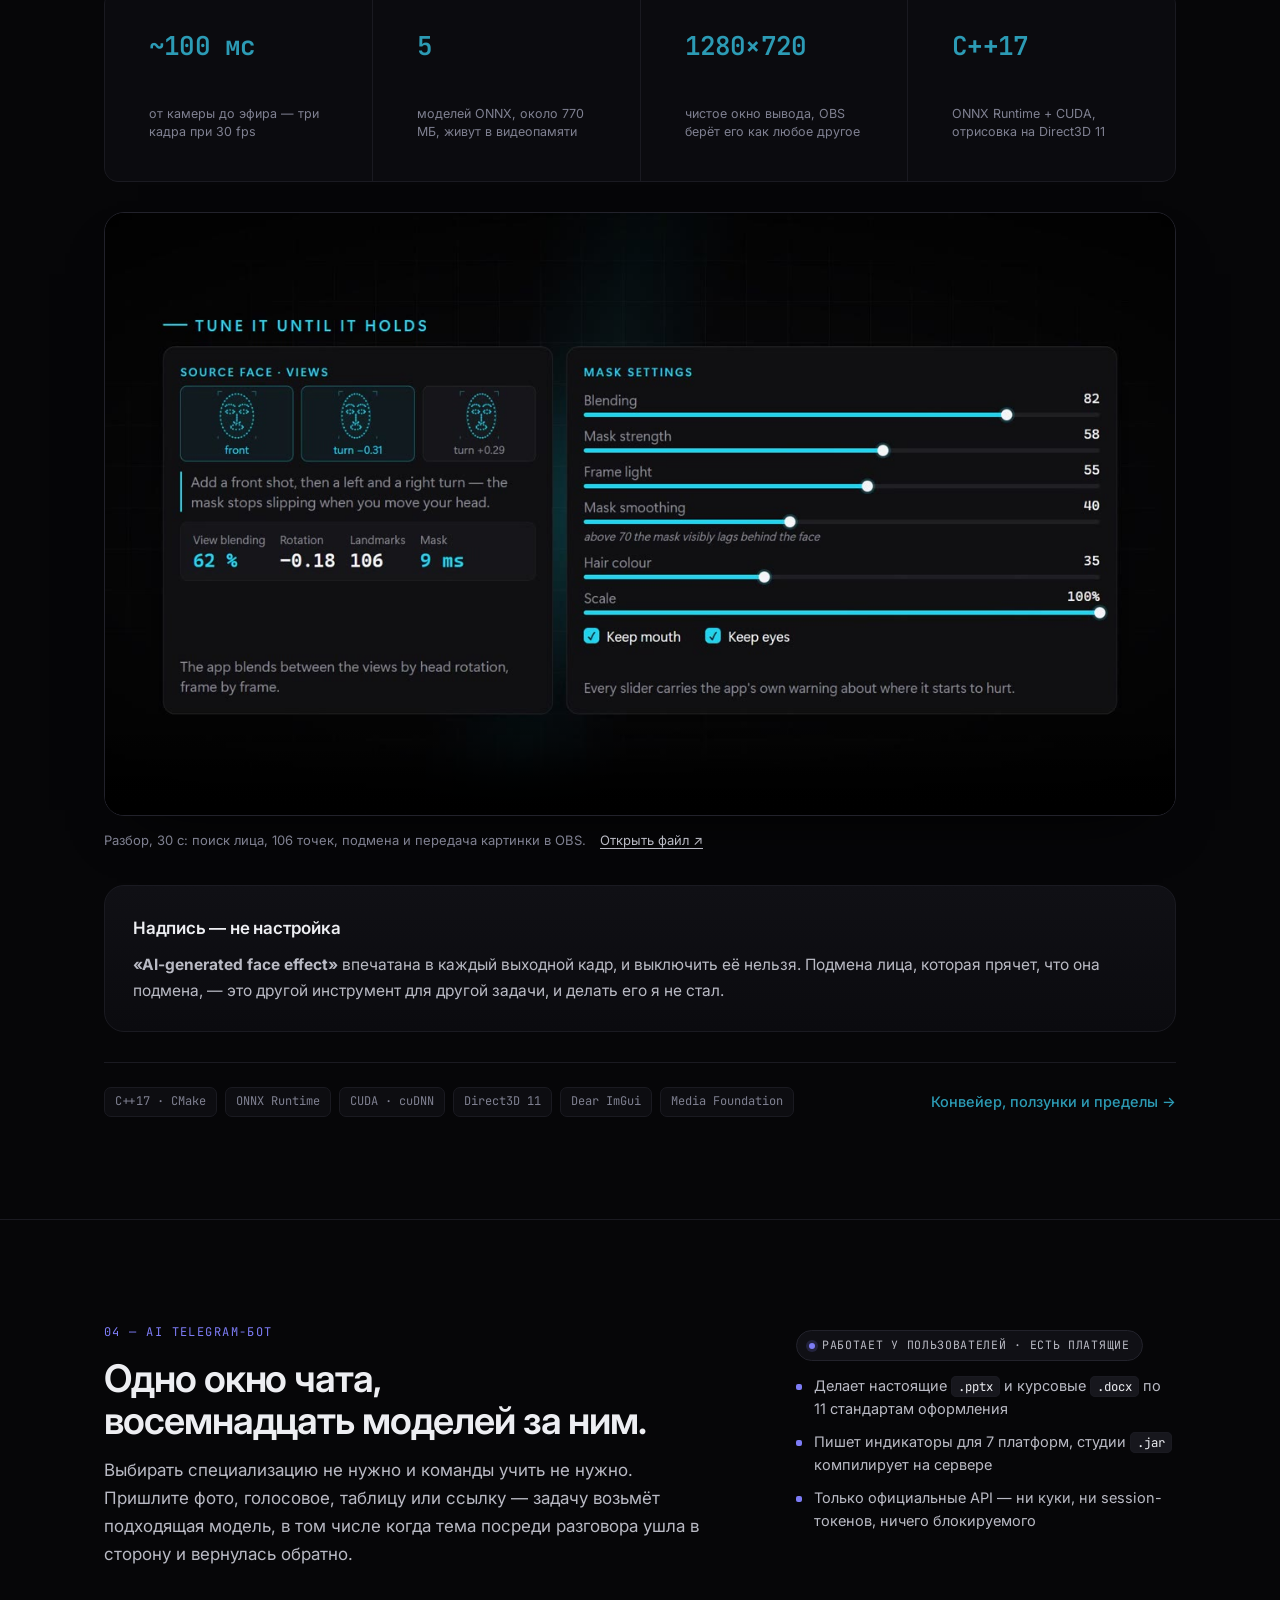
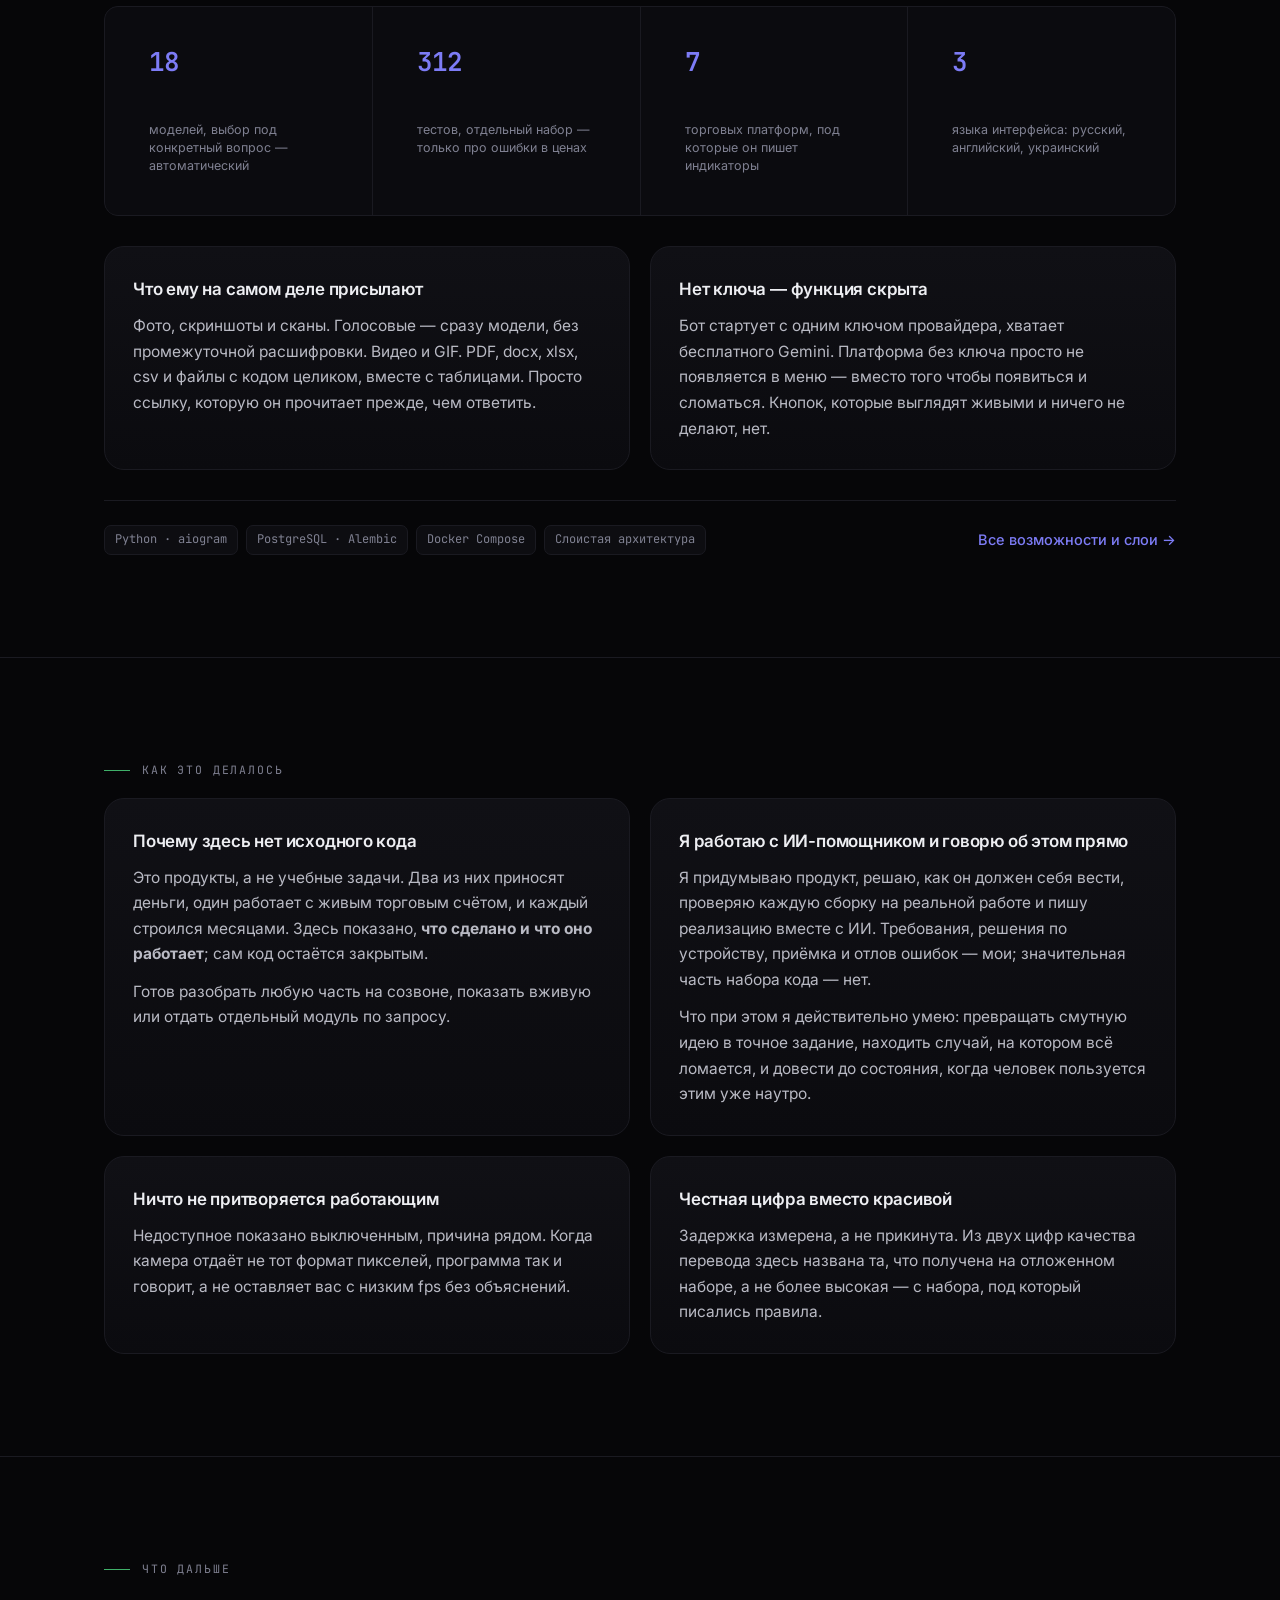
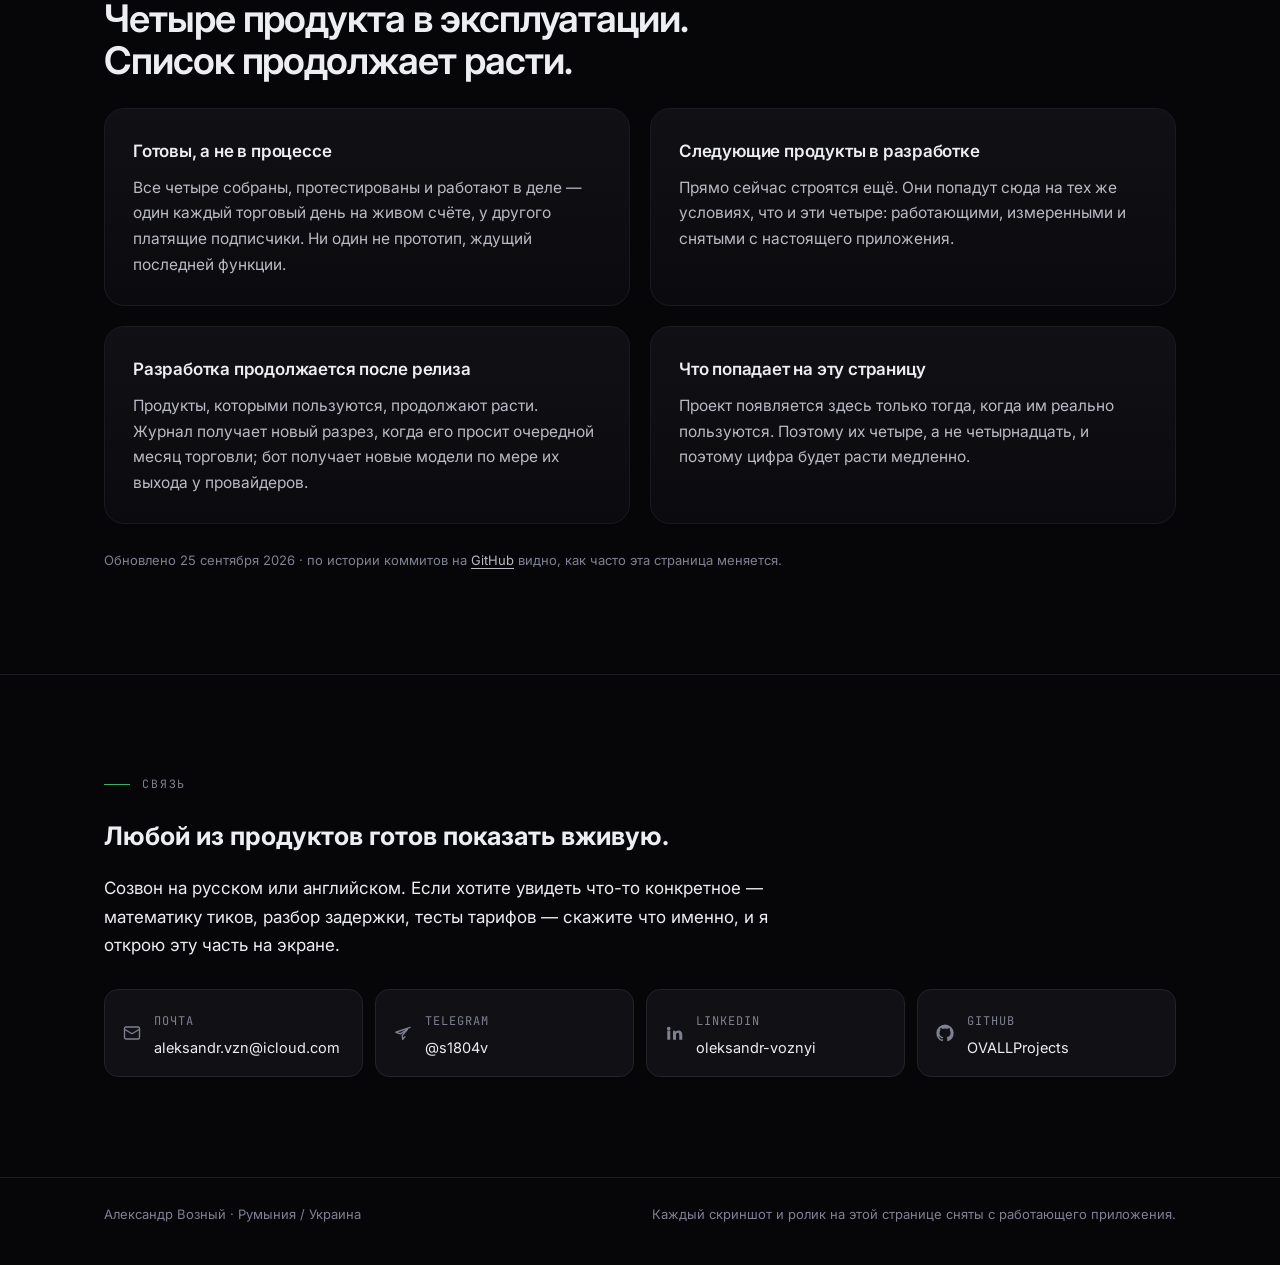
==== commit e30d2efd: "Add a "What comes next" section to both pages and both READMEs The page read as finished: everything" ====
--- a/ru.html
+++ b/ru.html
@@ -40,11 +40,12 @@
       <b>AI Automation Specialist</b>
     </p>
     <p class="lede">
-      Ниже четыре продукта. Один каждый день работает на <strong>живом торговом счёте</strong>,
+      Пока четыре продукта. Один каждый день работает на <strong>живом торговом счёте</strong>,
       у второго <strong>платящие пользователи</strong>, третий ставит подменённое лицо в прямой
       эфир за <strong>~100&nbsp;мс</strong>, четвёртый переводит разговор быстрее, чем собеседник
       успевает договорить фразу. Каждый ролик и каждый скриншот здесь сняты с работающего
-      приложения — нарисованного нет ничего.
+      приложения — нарисованного нет ничего. Четыре продукта в эксплуатации сегодня,
+      <strong>следующие — в разработке</strong>.
     </p>
     <div class="meta">
       <span class="pill"><span class="dot"></span>Свободен сейчас</span>
@@ -332,6 +333,43 @@
   </div>
 </section>
 
+<!-- ============ ЧТО ДАЛЬШЕ ============ -->
+<section class="section" id="next">
+  <div class="wrap">
+    <p class="eyebrow">Что дальше</p>
+    <h2>Четыре продукта в эксплуатации.<br>Список продолжает расти.</h2>
+    <div class="cols" style="margin-top:26px">
+      <div class="card">
+        <h3>Готовы, а не в процессе</h3>
+        <p>Все четыре собраны, протестированы и работают в деле — один каждый торговый день на
+        живом счёте, у другого платящие подписчики. Ни один не прототип, ждущий последней
+        функции.</p>
+      </div>
+      <div class="card">
+        <h3>Следующие продукты в разработке</h3>
+        <p>Прямо сейчас строятся ещё. Они попадут сюда на тех же условиях, что и эти четыре:
+        работающими, измеренными и снятыми с настоящего приложения.</p>
+      </div>
+    </div>
+    <div class="cols" style="margin-top:20px">
+      <div class="card">
+        <h3>Разработка продолжается после релиза</h3>
+        <p>Продукты, которыми пользуются, продолжают расти. Журнал получает новый разрез, когда
+        его просит очередной месяц торговли; бот получает новые модели по мере их выхода у
+        провайдеров.</p>
+      </div>
+      <div class="card">
+        <h3>Что попадает на эту страницу</h3>
+        <p>Проект появляется здесь только тогда, когда им реально пользуются. Поэтому их четыре,
+        а не четырнадцать, и поэтому цифра будет расти медленно.</p>
+      </div>
+    </div>
+    <p class="note">Обновлено 25 сентября 2026 · по истории коммитов на
+    <a href="https://github.com/OVALLProjects/portfolio">GitHub</a> видно, как часто эта страница
+    меняется.</p>
+  </div>
+</section>
+
 <!-- ============ СВЯЗЬ ============ -->
 <section class="contact" id="contact">
   <div class="wrap">
--- a/assets/site.css
+++ b/assets/site.css
@@ -393,6 +393,14 @@
 .cap a { color: var(--ink-2); text-underline-offset: 3px; }
 .cap a:hover { color: var(--ink); }
 
+.note {
+  font-size: 13px;
+  color: var(--ink-3);
+  margin: 26px 0 0;
+}
+.note a { color: var(--ink-2); text-underline-offset: 3px; }
+.note a:hover { color: var(--ink); }
+
 .shots {
   display: grid;
   grid-template-columns: repeat(auto-fit, minmax(240px, 1fr));
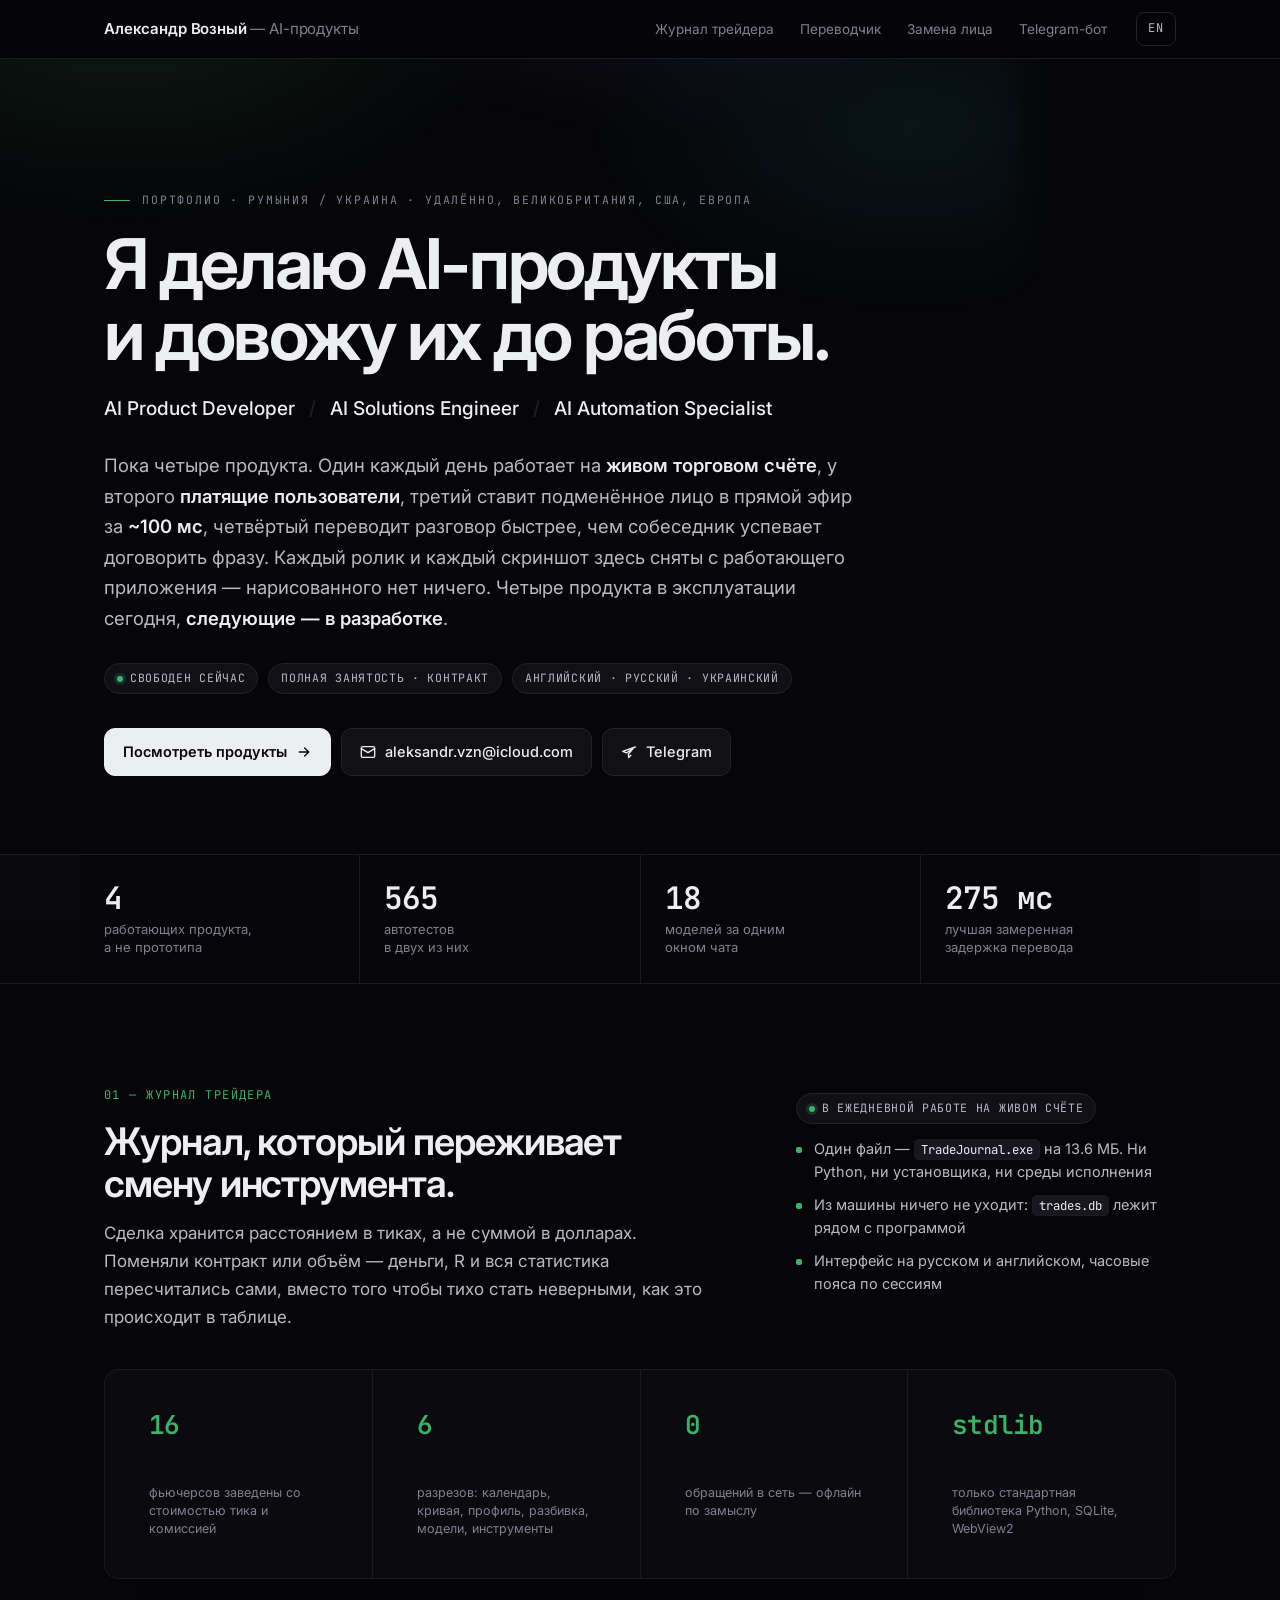
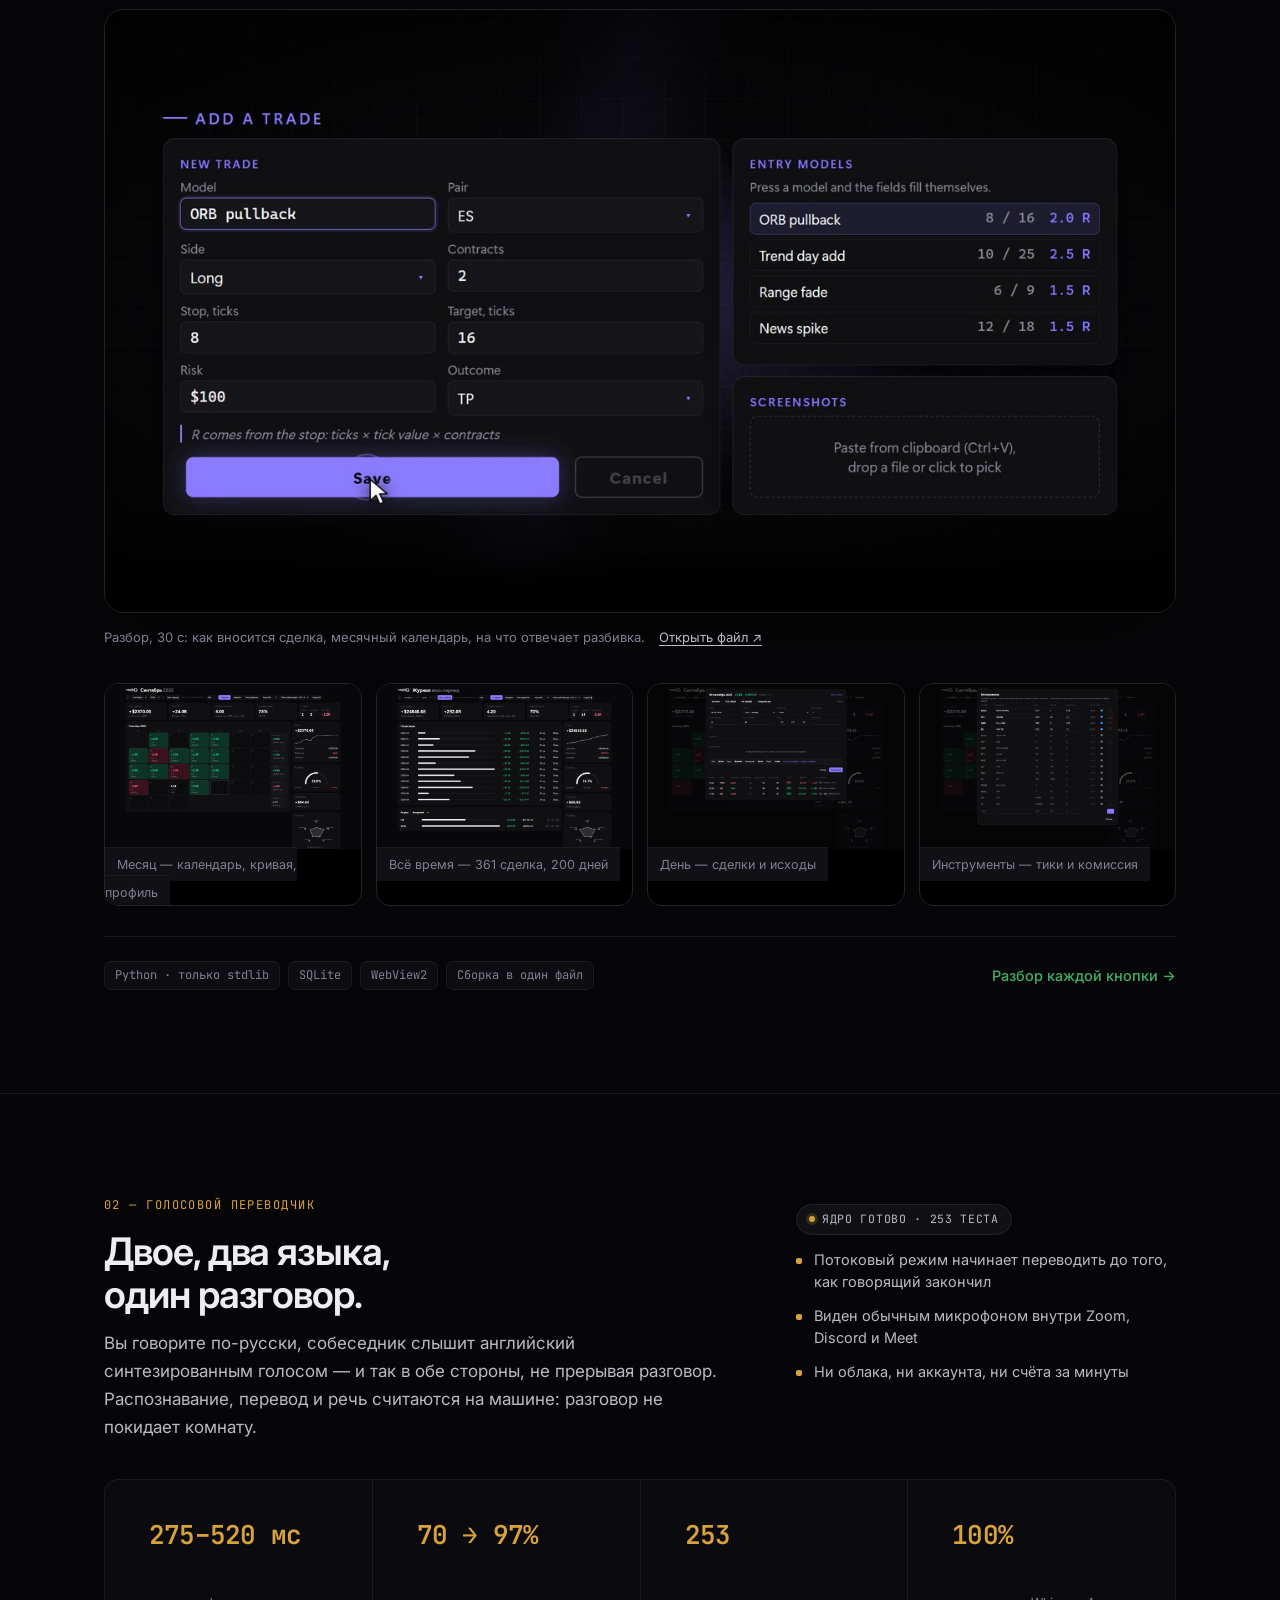
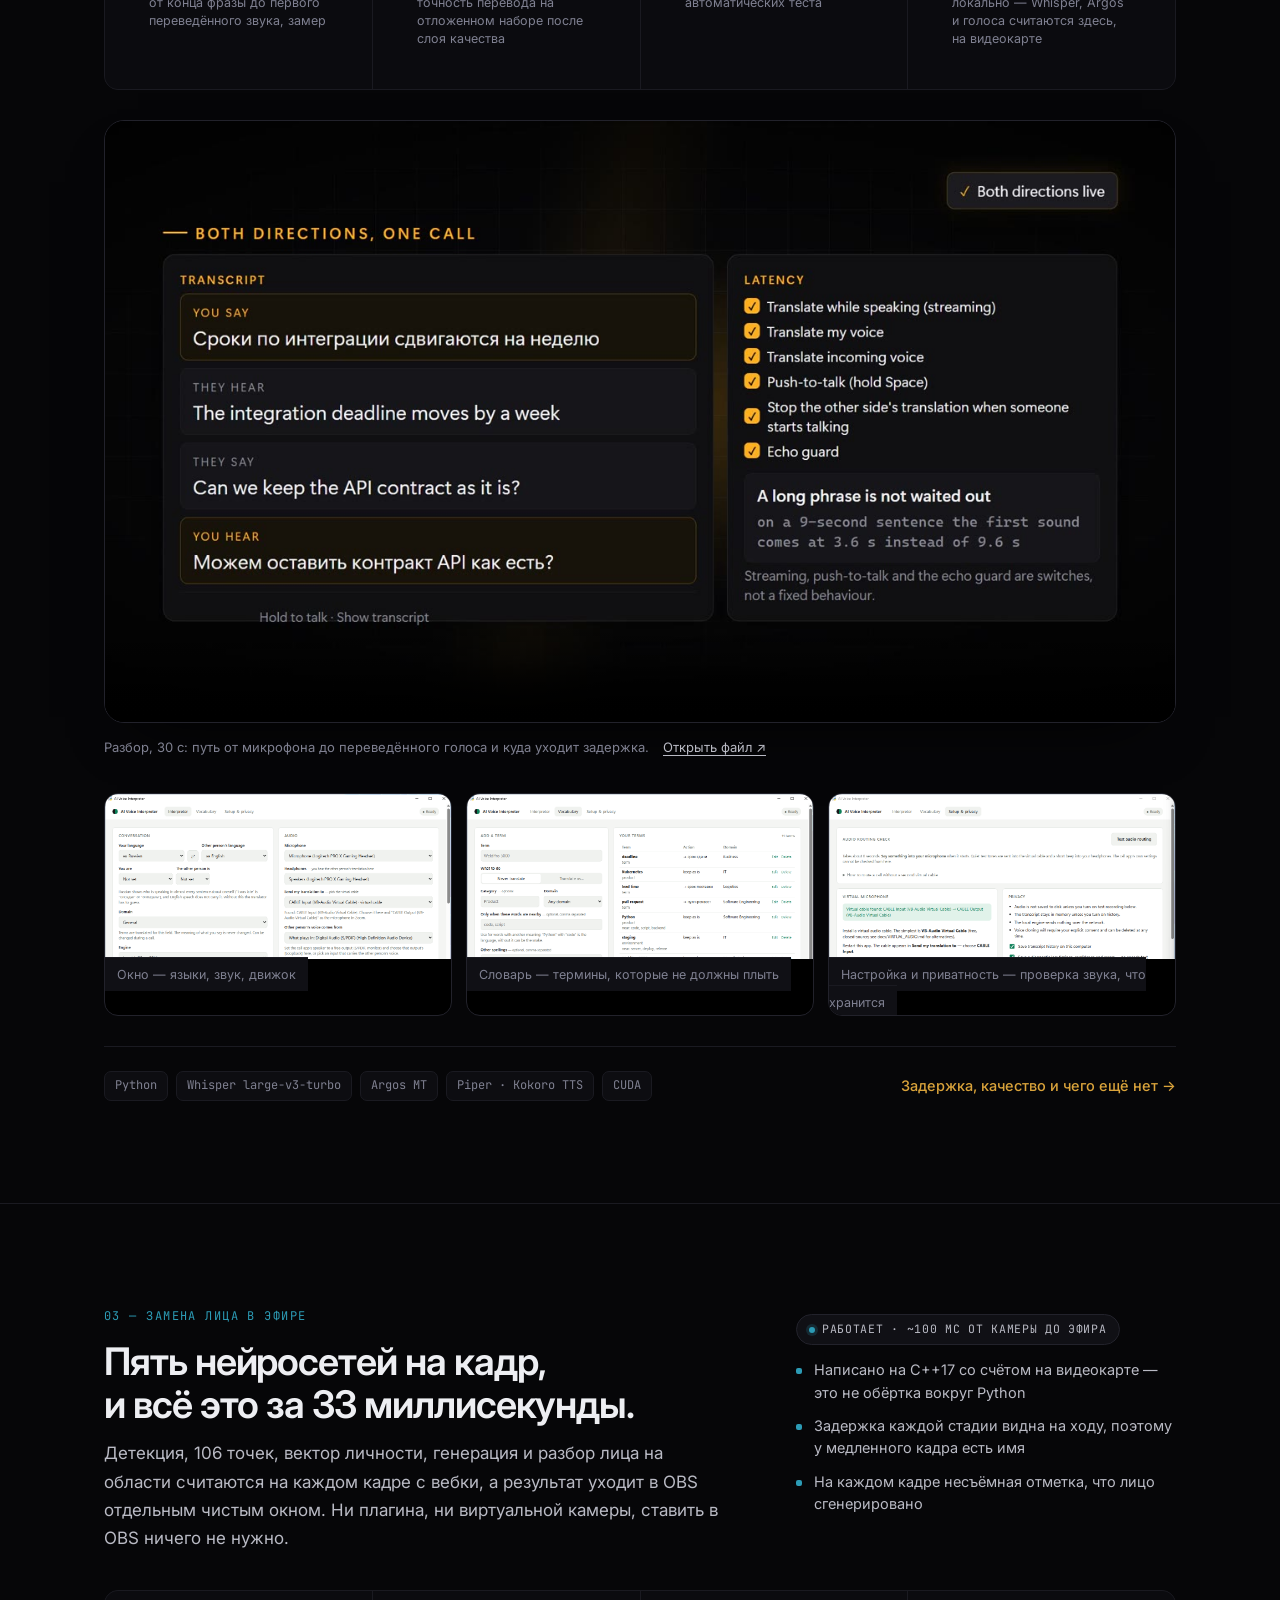
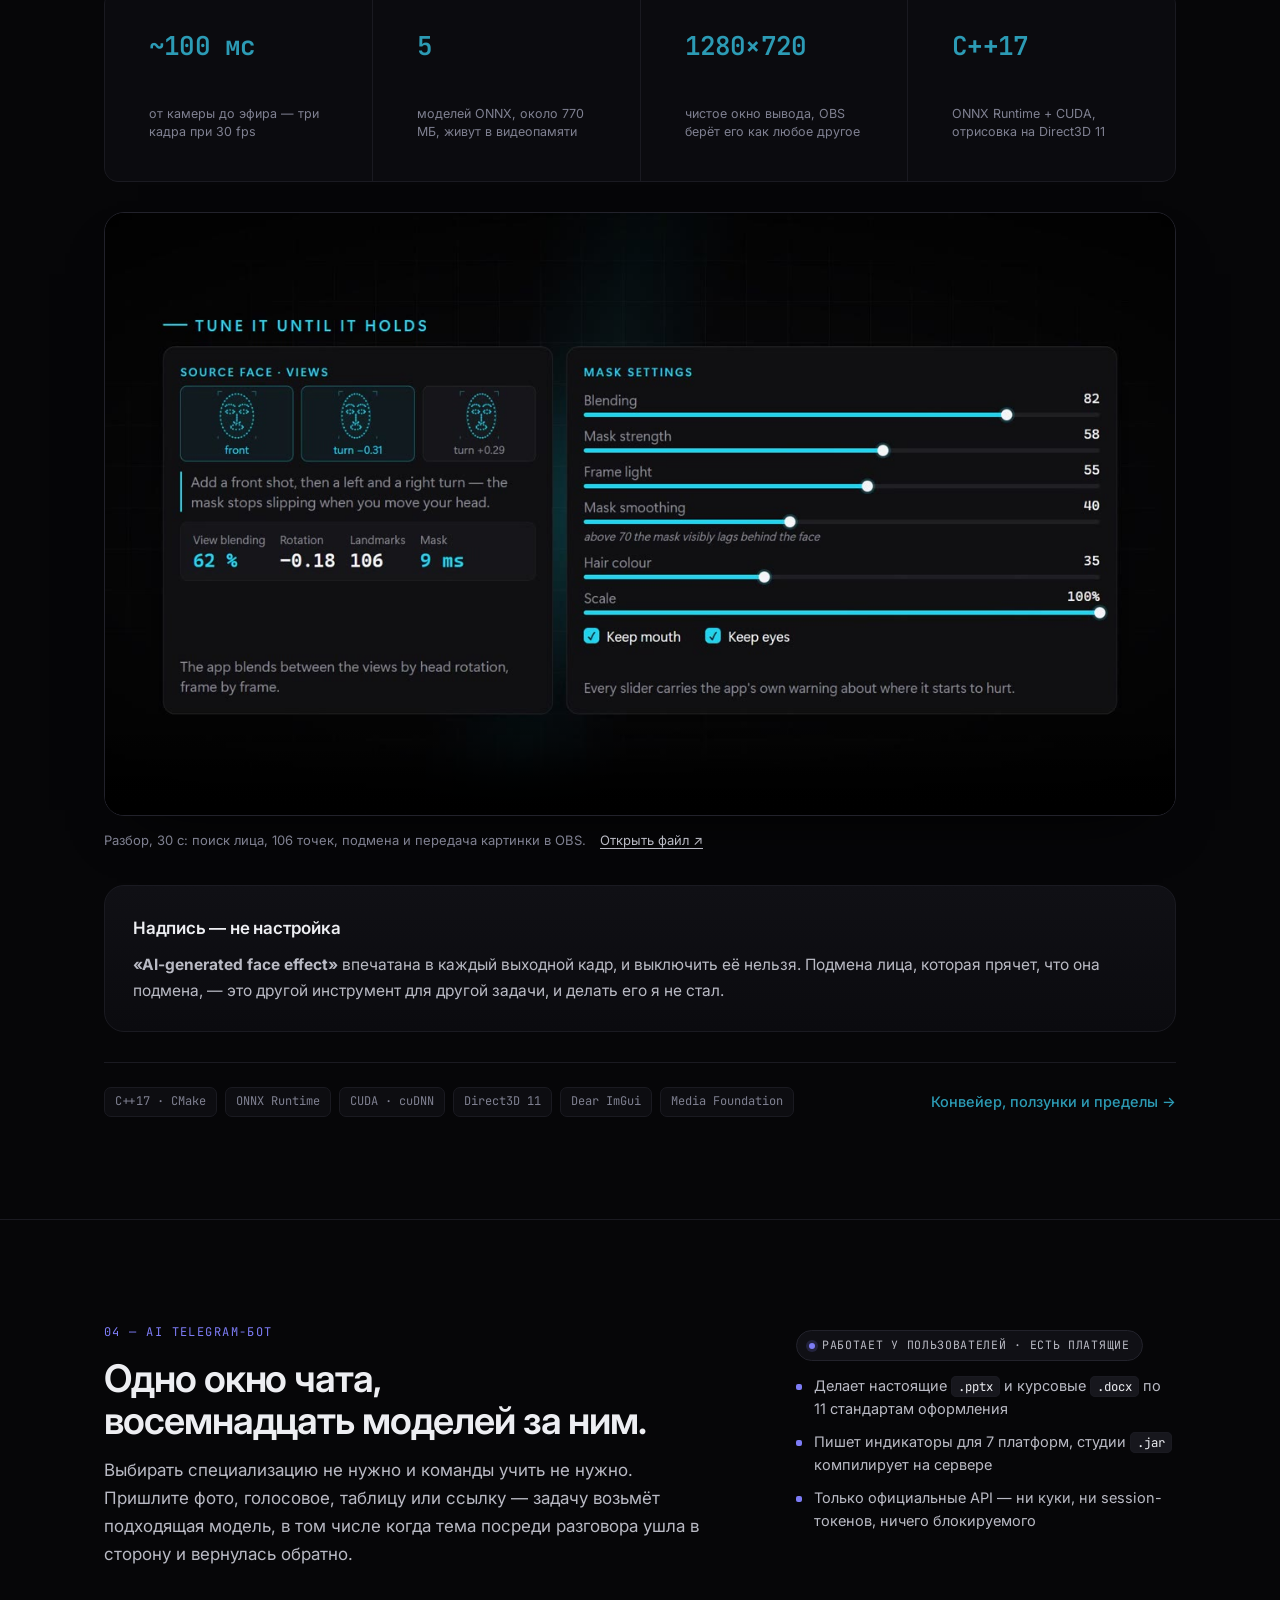
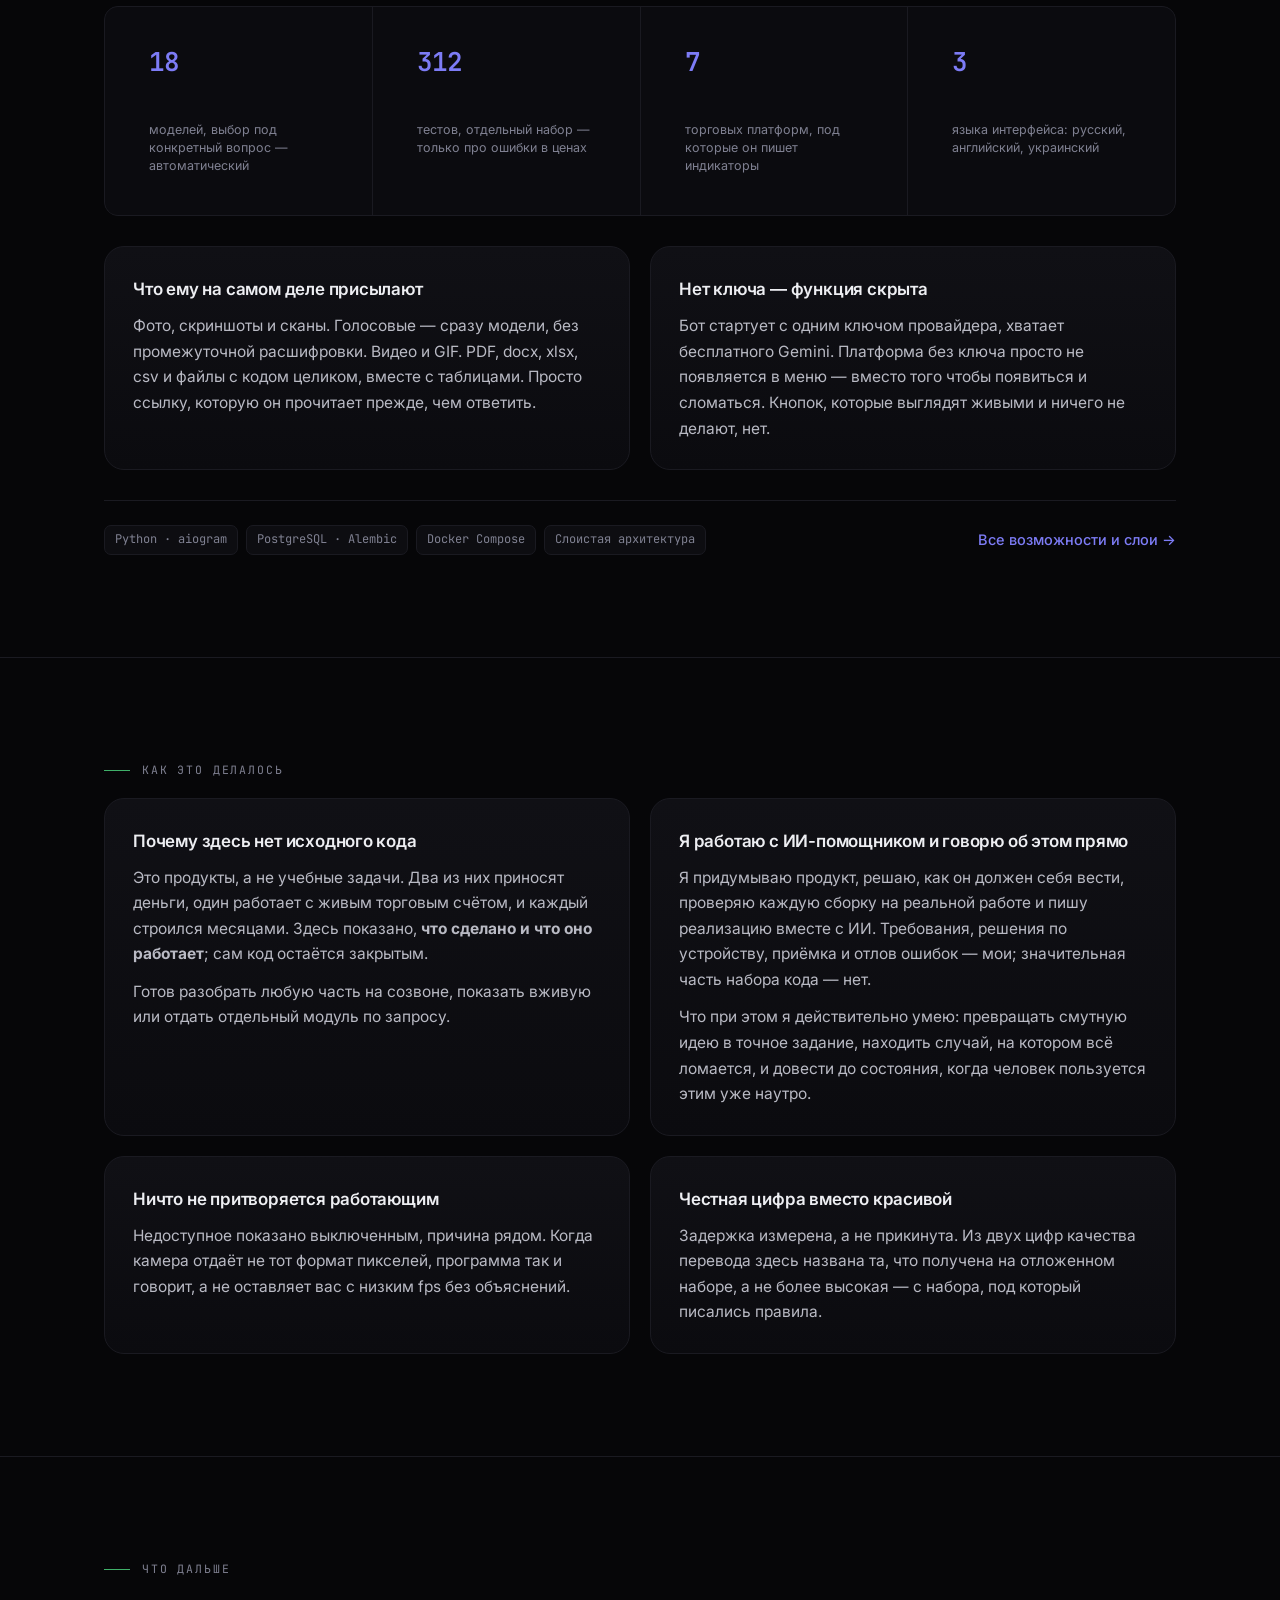
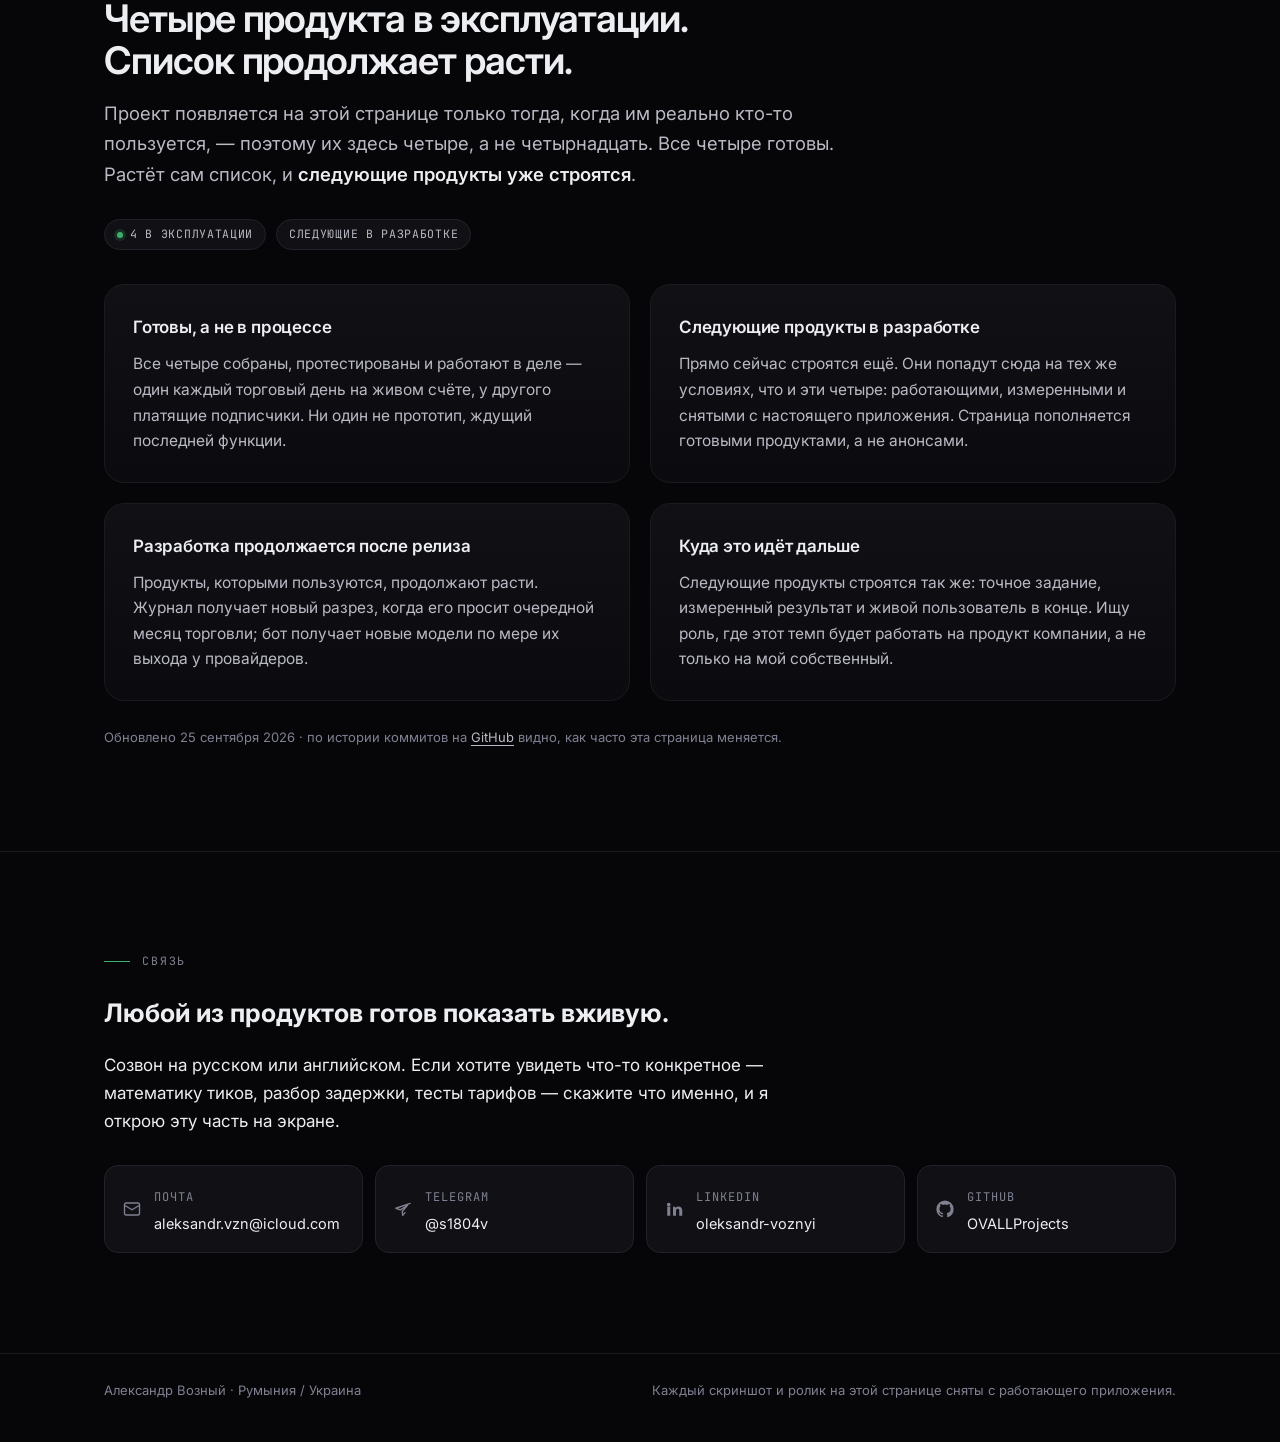
==== commit 4c1aa5cc: "Make "What comes next" read as trajectory, not as a status note Adds a lede and two markers (4 in pr" ====
--- a/ru.html
+++ b/ru.html
@@ -338,7 +338,14 @@
   <div class="wrap">
     <p class="eyebrow">Что дальше</p>
     <h2>Четыре продукта в эксплуатации.<br>Список продолжает расти.</h2>
-    <div class="cols" style="margin-top:26px">
+    <p class="lede">Проект появляется на этой странице только тогда, когда им реально кто-то
+    пользуется, — поэтому их здесь четыре, а не четырнадцать. Все четыре готовы. Растёт сам
+    список, и <strong>следующие продукты уже строятся</strong>.</p>
+    <div class="meta">
+      <span class="pill"><span class="dot"></span>4 в эксплуатации</span>
+      <span class="pill">Следующие в разработке</span>
+    </div>
+    <div class="cols">
       <div class="card">
         <h3>Готовы, а не в процессе</h3>
         <p>Все четыре собраны, протестированы и работают в деле — один каждый торговый день на
@@ -348,7 +355,8 @@
       <div class="card">
         <h3>Следующие продукты в разработке</h3>
         <p>Прямо сейчас строятся ещё. Они попадут сюда на тех же условиях, что и эти четыре:
-        работающими, измеренными и снятыми с настоящего приложения.</p>
+        работающими, измеренными и снятыми с настоящего приложения. Страница пополняется
+        готовыми продуктами, а не анонсами.</p>
       </div>
     </div>
     <div class="cols" style="margin-top:20px">
@@ -359,9 +367,10 @@
         провайдеров.</p>
       </div>
       <div class="card">
-        <h3>Что попадает на эту страницу</h3>
-        <p>Проект появляется здесь только тогда, когда им реально пользуются. Поэтому их четыре,
-        а не четырнадцать, и поэтому цифра будет расти медленно.</p>
+        <h3>Куда это идёт дальше</h3>
+        <p>Следующие продукты строятся так же: точное задание, измеренный результат и живой
+        пользователь в конце. Ищу роль, где этот темп будет работать на продукт компании, а не
+        только на мой собственный.</p>
       </div>
     </div>
     <p class="note">Обновлено 25 сентября 2026 · по истории коммитов на
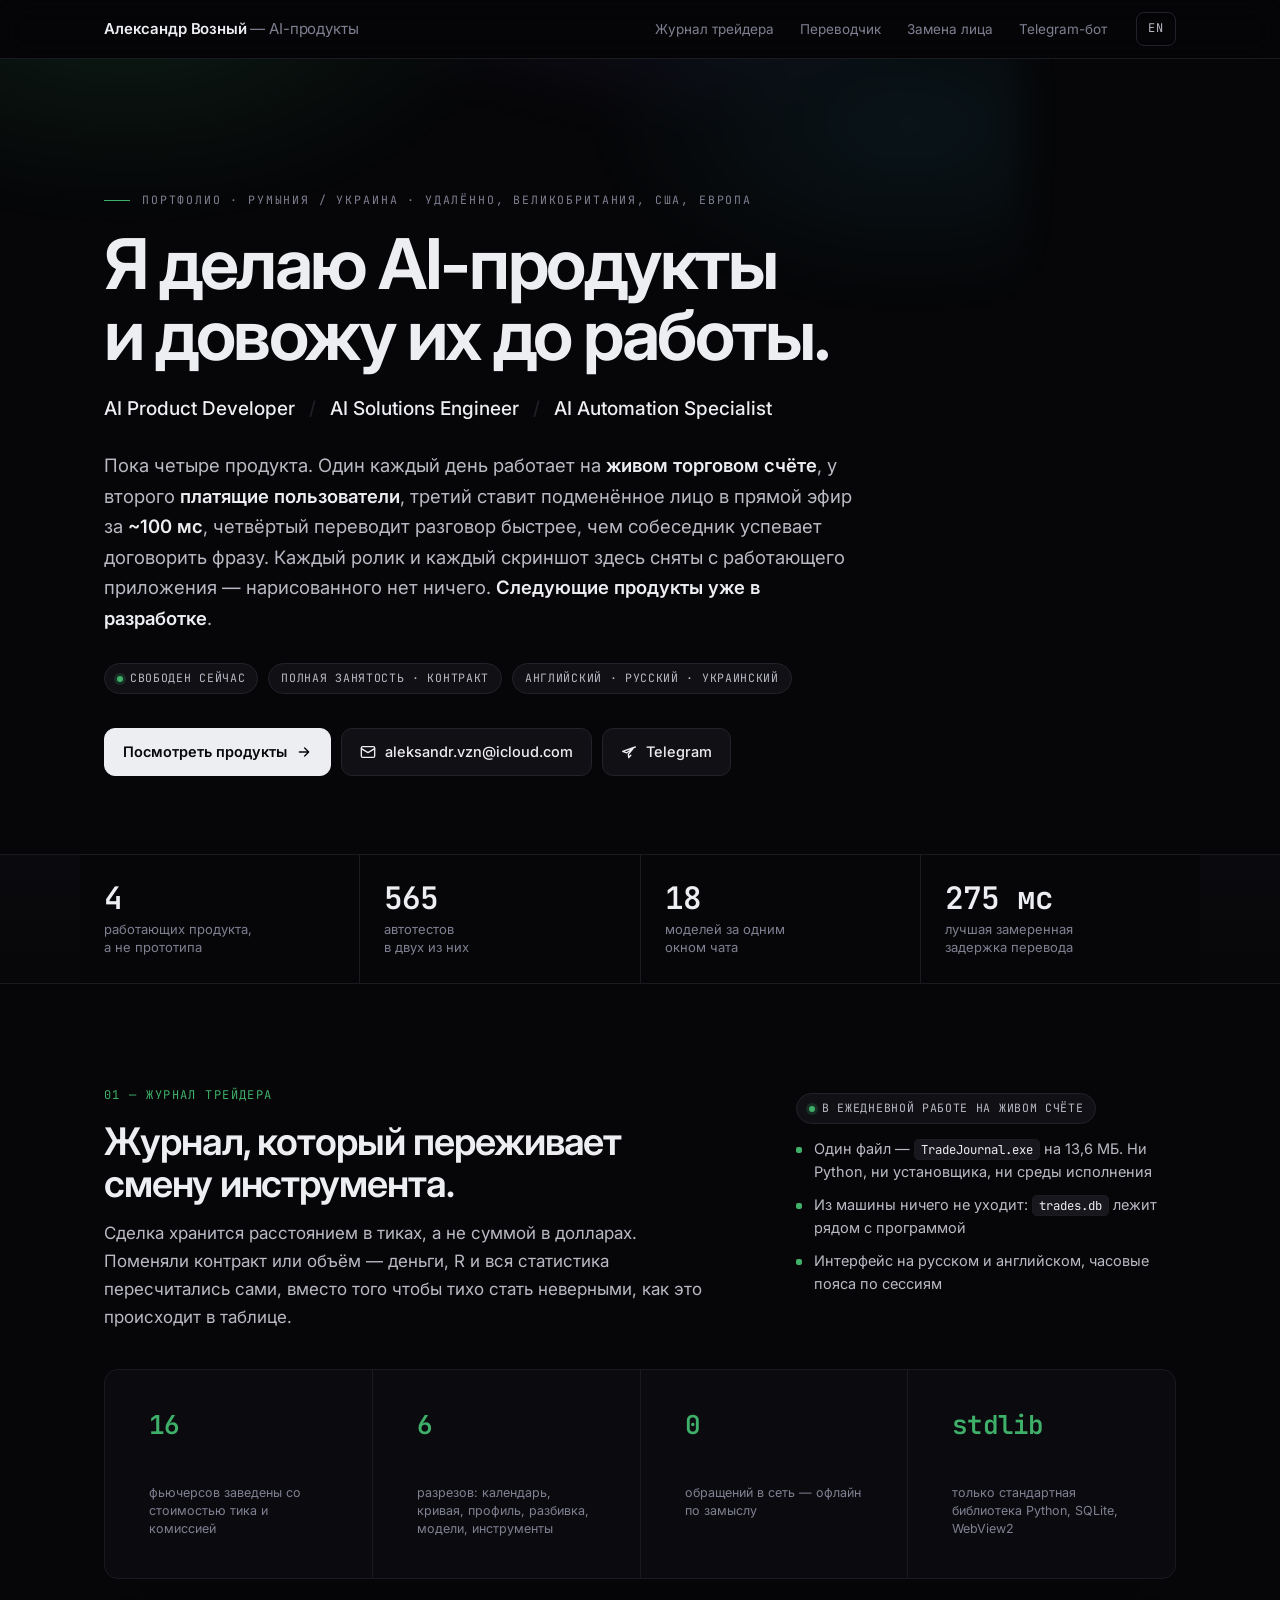
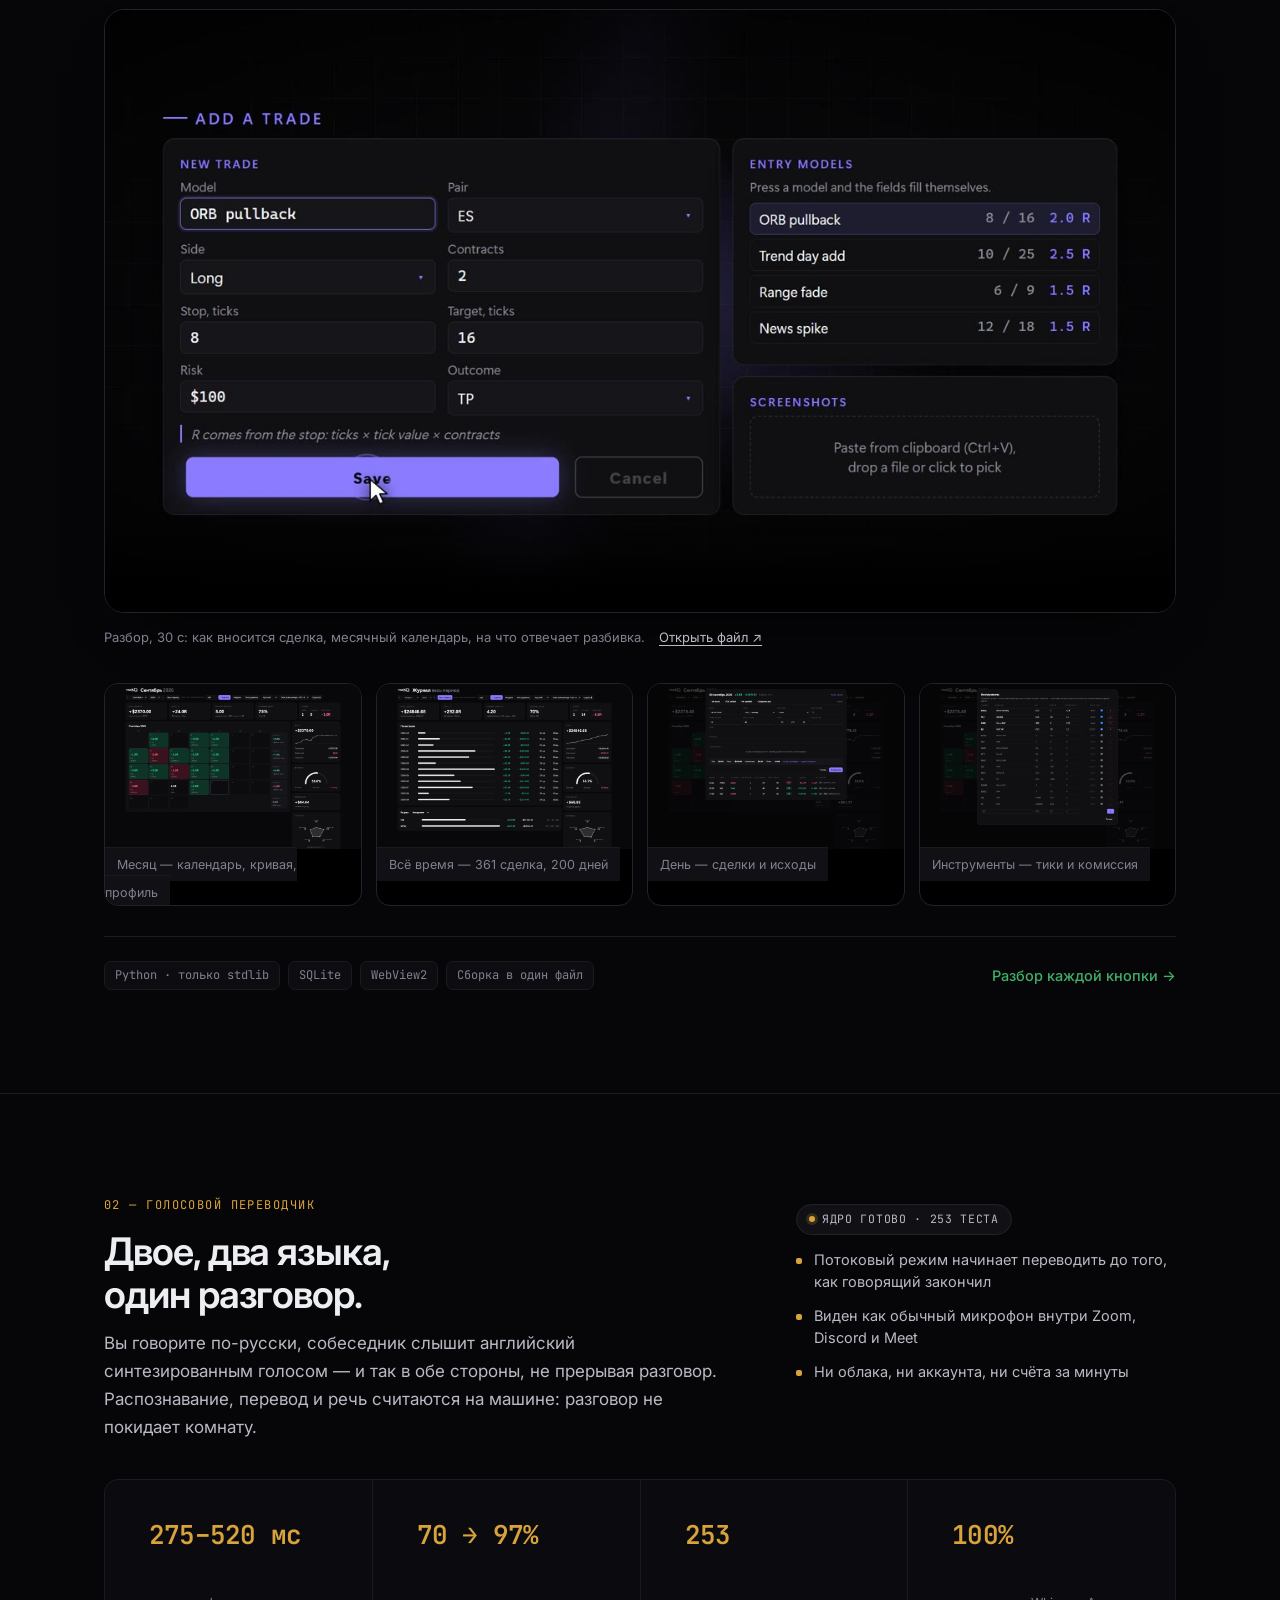
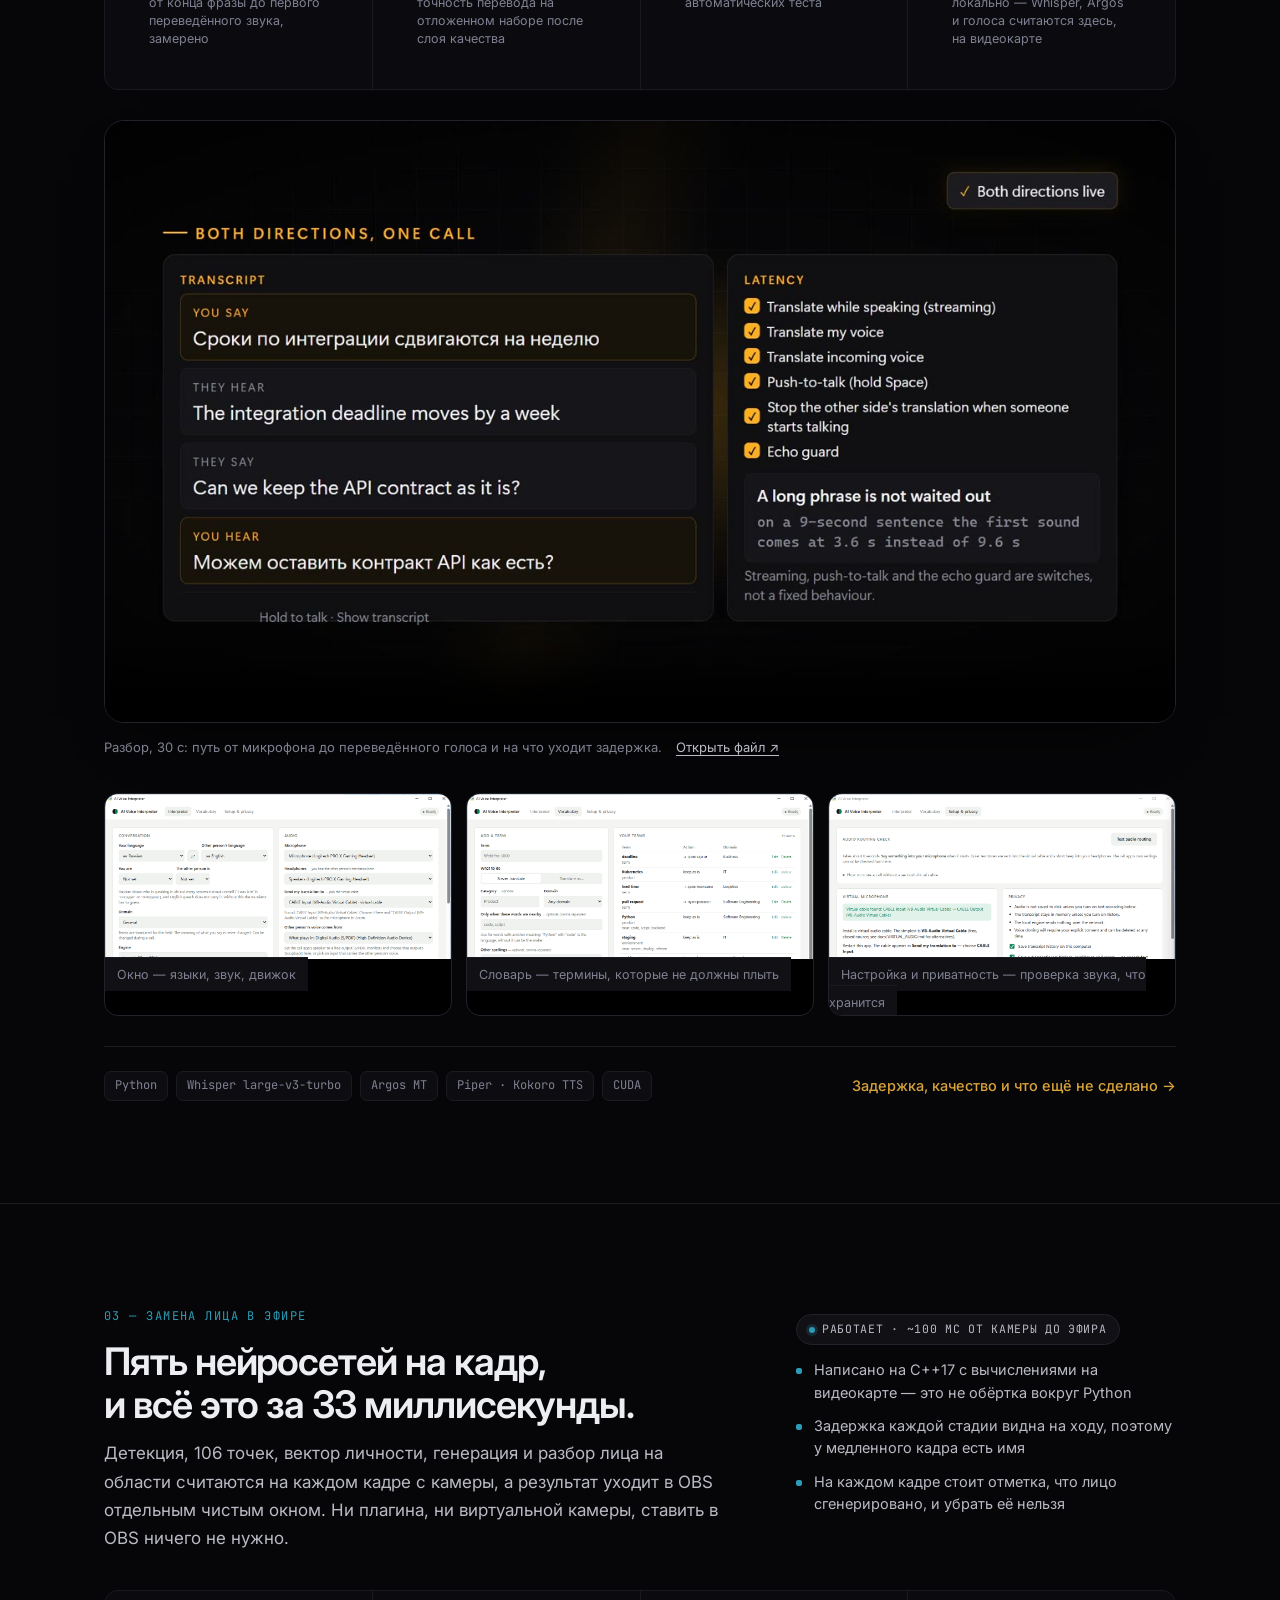
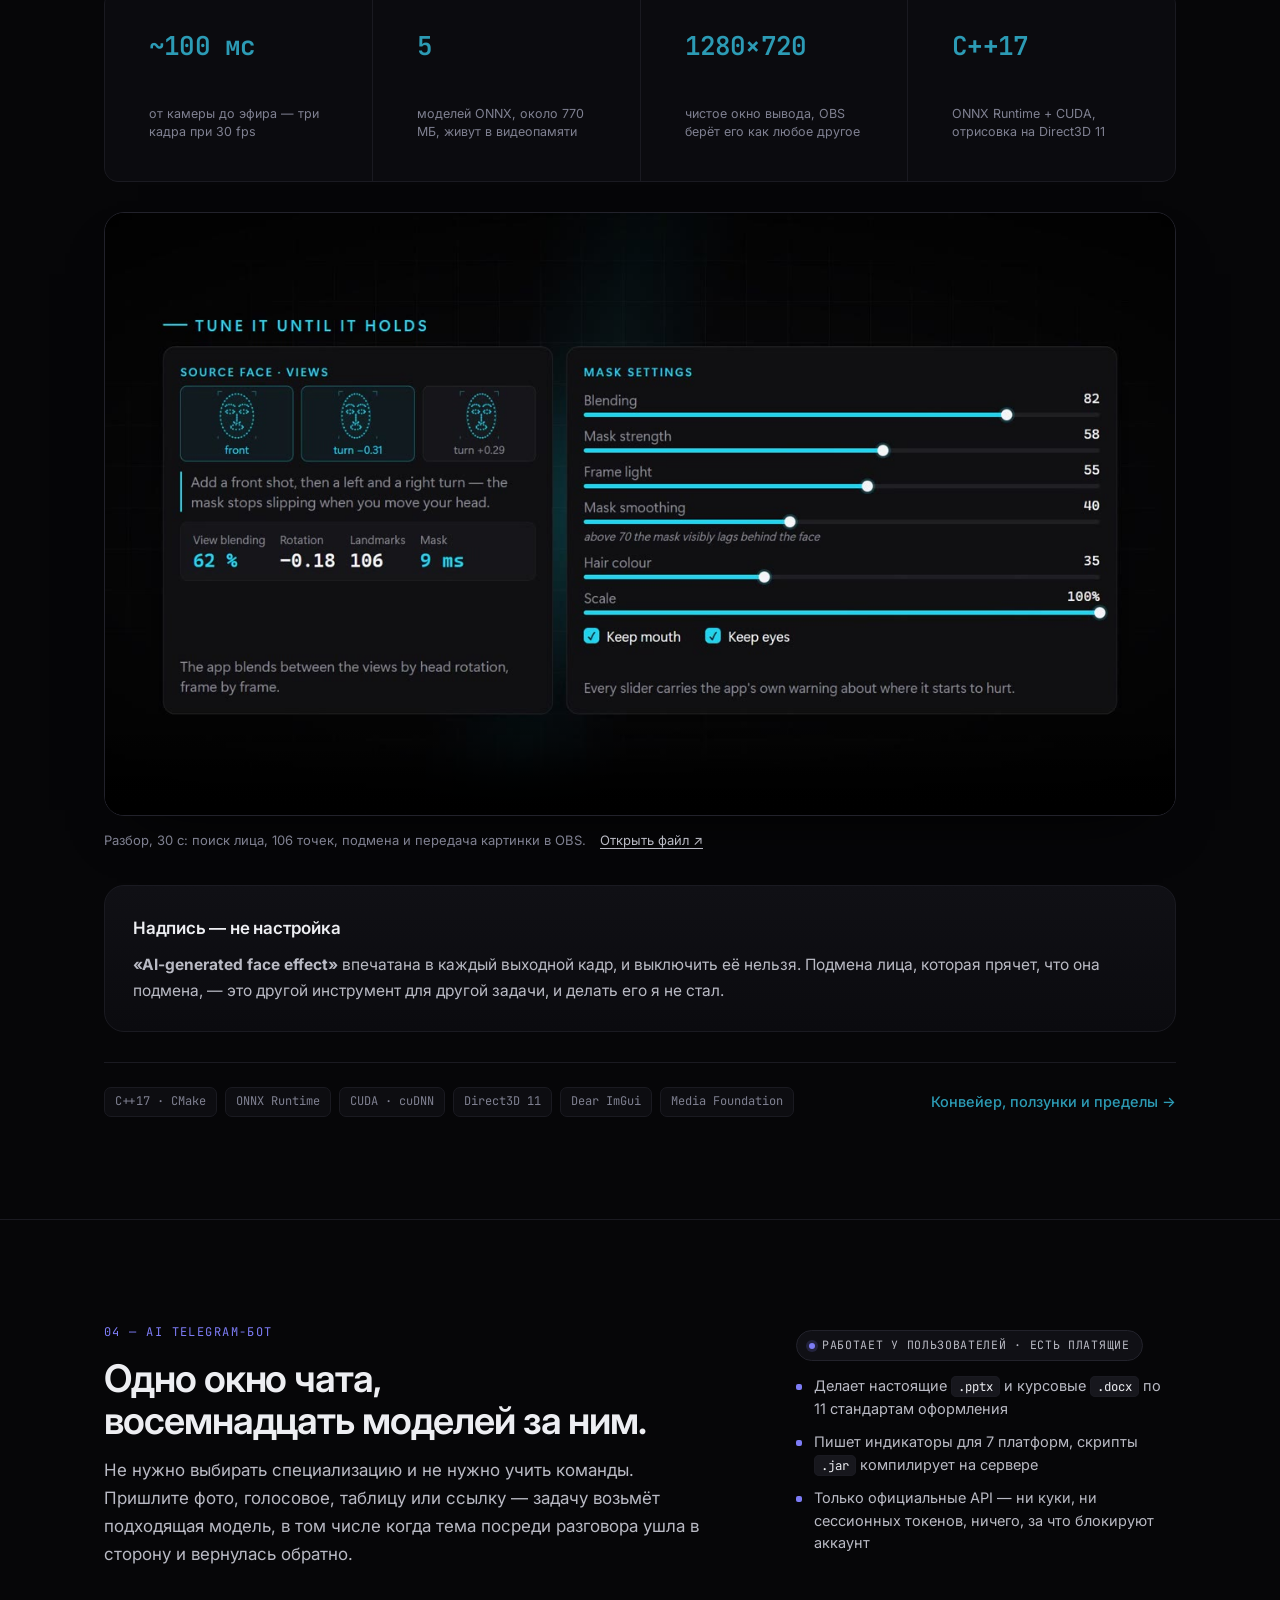
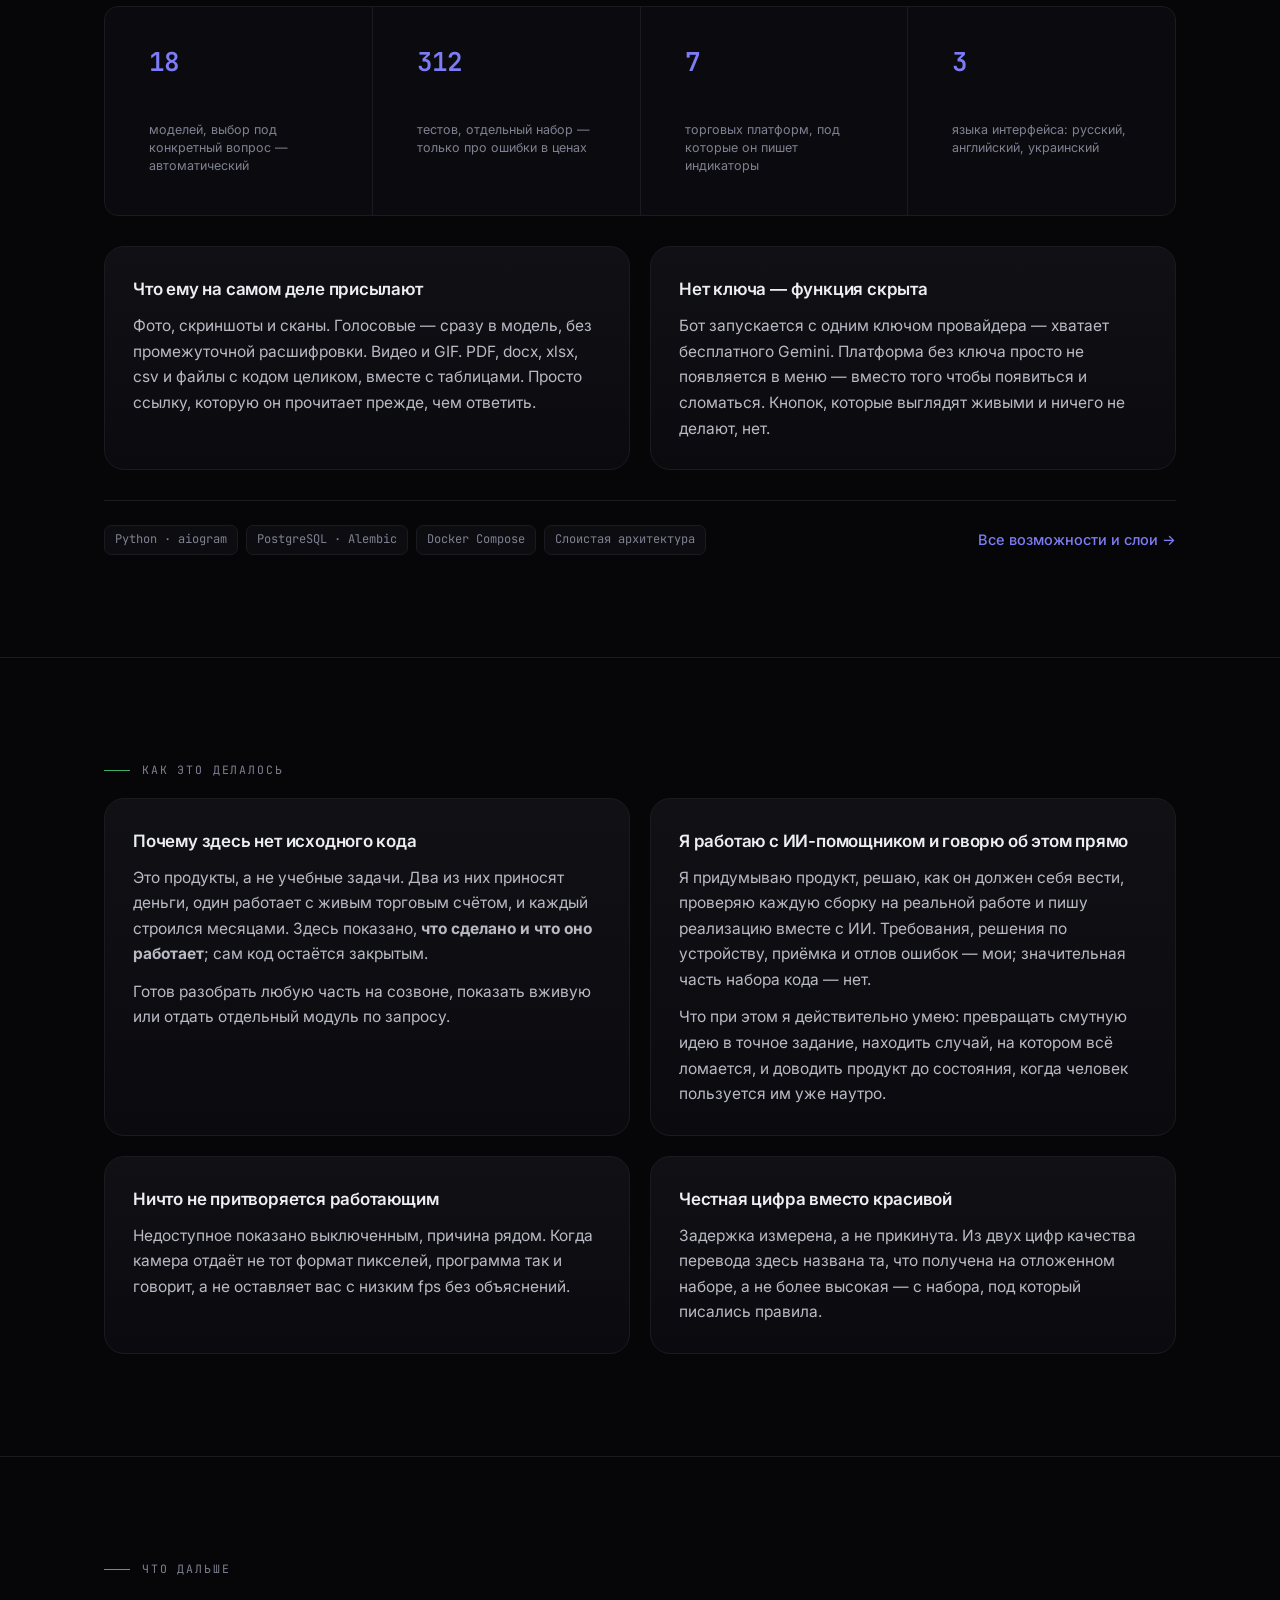
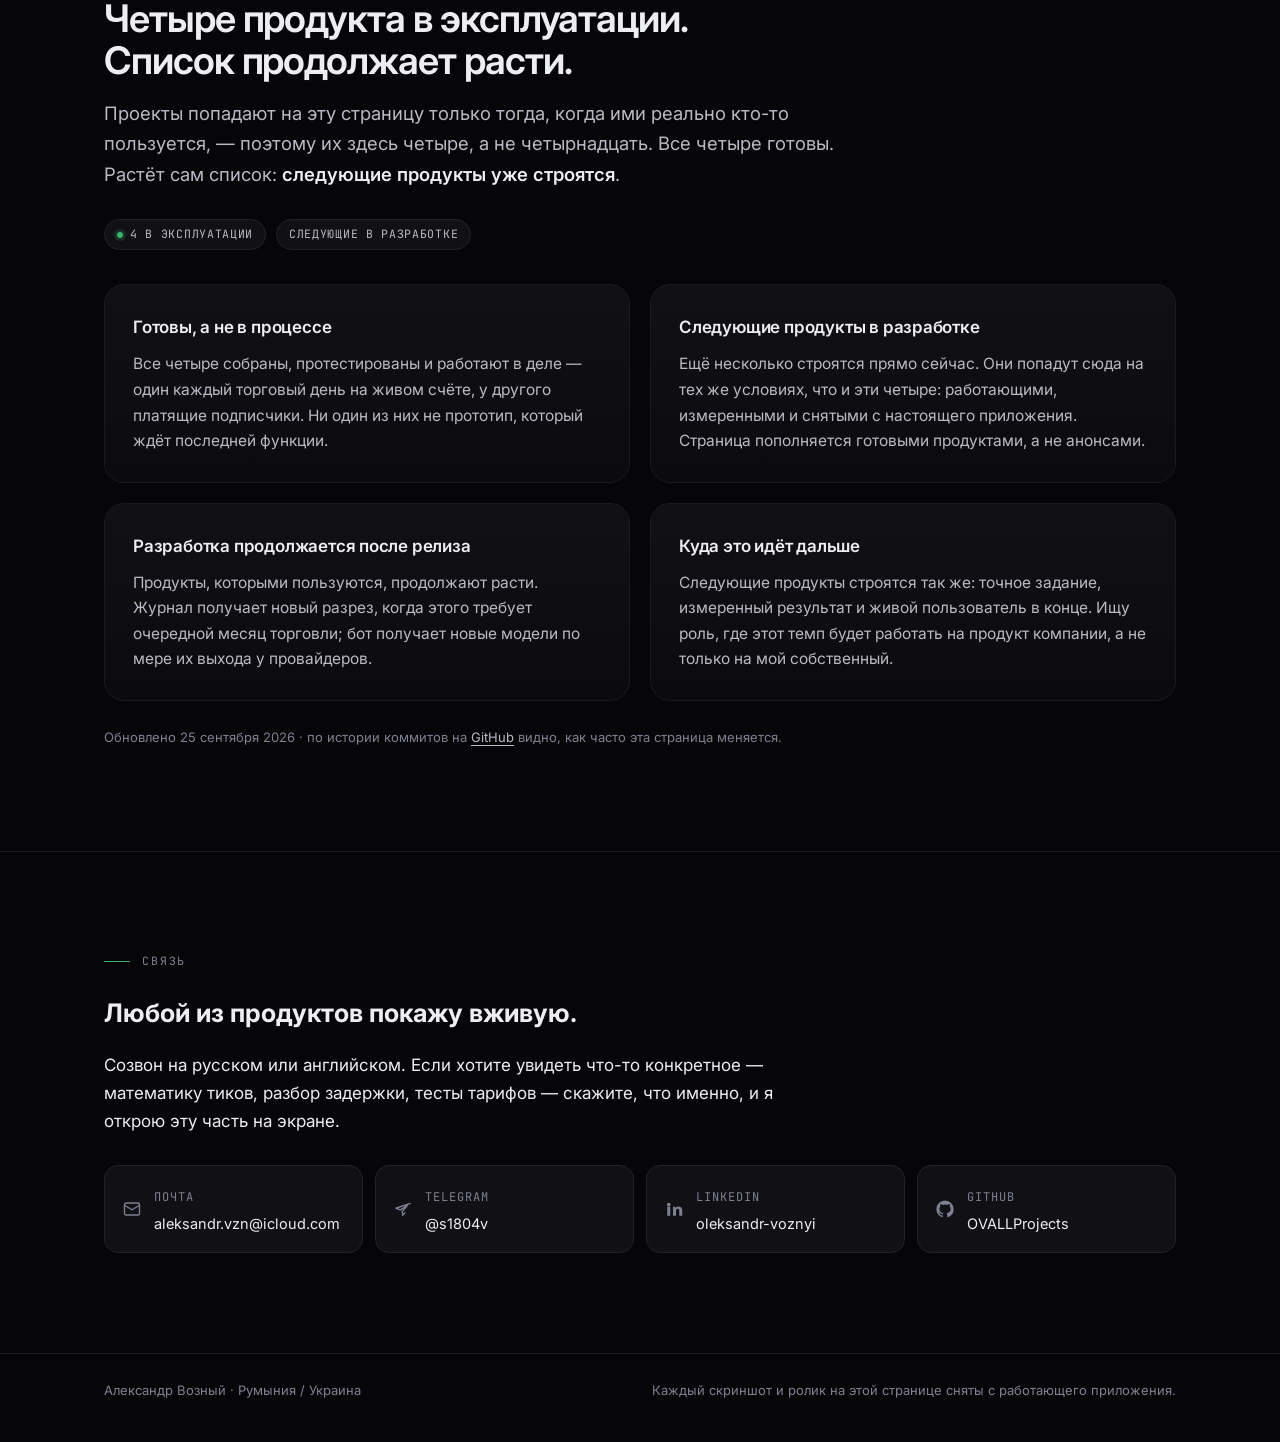
==== commit b39cc8c7: "Proofread both languages: grammar, register and repeated wording Russian: verb aspect and case agree" ====
--- a/ru.html
+++ b/ru.html
@@ -44,8 +44,7 @@
       у второго <strong>платящие пользователи</strong>, третий ставит подменённое лицо в прямой
       эфир за <strong>~100&nbsp;мс</strong>, четвёртый переводит разговор быстрее, чем собеседник
       успевает договорить фразу. Каждый ролик и каждый скриншот здесь сняты с работающего
-      приложения — нарисованного нет ничего. Четыре продукта в эксплуатации сегодня,
-      <strong>следующие — в разработке</strong>.
+      приложения — нарисованного нет ничего. <strong>Следующие продукты уже в разработке</strong>.
     </p>
     <div class="meta">
       <span class="pill"><span class="dot"></span>Свободен сейчас</span>
@@ -94,7 +93,7 @@
       <aside class="p-aside">
         <span class="pill"><span class="dot"></span>В ежедневной работе на живом счёте</span>
         <ul class="p-facts">
-          <li>Один файл — <code>TradeJournal.exe</code> на 13.6&nbsp;МБ. Ни Python, ни установщика, ни среды исполнения</li>
+          <li>Один файл — <code>TradeJournal.exe</code> на 13,6&nbsp;МБ. Ни Python, ни установщика, ни среды исполнения</li>
           <li>Из машины ничего не уходит: <code>trades.db</code> лежит рядом с программой</li>
           <li>Интерфейс на русском и английском, часовые пояса по сессиям</li>
         </ul>
@@ -149,14 +148,14 @@
         <span class="pill"><span class="dot"></span>Ядро готово · 253 теста</span>
         <ul class="p-facts">
           <li>Потоковый режим начинает переводить до того, как говорящий закончил</li>
-          <li>Виден обычным микрофоном внутри Zoom, Discord и Meet</li>
+          <li>Виден как обычный микрофон внутри Zoom, Discord и Meet</li>
           <li>Ни облака, ни аккаунта, ни счёта за минуты</li>
         </ul>
       </aside>
     </div>
 
     <div class="metrics">
-      <div><div class="n">275–520 мс</div><div class="k">от конца фразы до первого переведённого звука, замер</div></div>
+      <div><div class="n">275–520 мс</div><div class="k">от конца фразы до первого переведённого звука, замерено</div></div>
       <div><div class="n">70 → 97%</div><div class="k">точность перевода на отложенном наборе после слоя качества</div></div>
       <div><div class="n">253</div><div class="k">автоматических теста</div></div>
       <div><div class="n">100%</div><div class="k">локально — Whisper, Argos и голоса считаются здесь, на видеокарте</div></div>
@@ -168,7 +167,7 @@
       </video>
     </figure>
     <p class="cap">
-      <span>Разбор, 30 с: путь от микрофона до переведённого голоса и куда уходит задержка.</span>
+      <span>Разбор, 30 с: путь от микрофона до переведённого голоса и на что уходит задержка.</span>
       <a href="media/video/voice-interpreter.mp4">Открыть файл ↗</a>
     </p>
 
@@ -180,7 +179,7 @@
 
     <div class="p-foot">
       <ul class="chips"><li>Python</li><li>Whisper large-v3-turbo</li><li>Argos MT</li><li>Piper · Kokoro TTS</li><li>CUDA</li></ul>
-      <a class="deep" href="projects/ai-voice-interpreter.ru.md">Задержка, качество и чего ещё нет →</a>
+      <a class="deep" href="projects/ai-voice-interpreter.ru.md">Задержка, качество и что ещё не сделано →</a>
     </div>
   </div>
 </section>
@@ -194,16 +193,16 @@
         <h2>Пять нейросетей на кадр,<br>и всё это за 33 миллисекунды.</h2>
         <p class="p-sub">
           Детекция, 106 точек, вектор личности, генерация и разбор лица на области считаются на
-          каждом кадре с вебки, а результат уходит в OBS отдельным чистым окном. Ни плагина, ни
+          каждом кадре с камеры, а результат уходит в OBS отдельным чистым окном. Ни плагина, ни
           виртуальной камеры, ставить в OBS ничего не нужно.
         </p>
       </div>
       <aside class="p-aside">
         <span class="pill"><span class="dot"></span>Работает · ~100 мс от камеры до эфира</span>
         <ul class="p-facts">
-          <li>Написано на C++17 со счётом на видеокарте — это не обёртка вокруг Python</li>
+          <li>Написано на C++17 с вычислениями на видеокарте — это не обёртка вокруг Python</li>
           <li>Задержка каждой стадии видна на ходу, поэтому у медленного кадра есть имя</li>
-          <li>На каждом кадре несъёмная отметка, что лицо сгенерировано</li>
+          <li>На каждом кадре стоит отметка, что лицо сгенерировано, и убрать её нельзя</li>
         </ul>
       </aside>
     </div>
@@ -249,7 +248,7 @@
         <div class="p-num">04 — AI TELEGRAM-БОТ</div>
         <h2>Одно окно чата,<br>восемнадцать моделей за ним.</h2>
         <p class="p-sub">
-          Выбирать специализацию не нужно и команды учить не нужно. Пришлите фото, голосовое,
+          Не нужно выбирать специализацию и не нужно учить команды. Пришлите фото, голосовое,
           таблицу или ссылку — задачу возьмёт подходящая модель, в том числе когда тема посреди
           разговора ушла в сторону и вернулась обратно.
         </p>
@@ -258,8 +257,8 @@
         <span class="pill"><span class="dot"></span>Работает у пользователей · есть платящие</span>
         <ul class="p-facts">
           <li>Делает настоящие <code>.pptx</code> и курсовые <code>.docx</code> по 11 стандартам оформления</li>
-          <li>Пишет индикаторы для 7 платформ, студии <code>.jar</code> компилирует на сервере</li>
-          <li>Только официальные API — ни куки, ни session-токенов, ничего блокируемого</li>
+          <li>Пишет индикаторы для 7 платформ, скрипты <code>.jar</code> компилирует на сервере</li>
+          <li>Только официальные API — ни куки, ни сессионных токенов, ничего, за что блокируют аккаунт</li>
         </ul>
       </aside>
     </div>
@@ -274,13 +273,13 @@
     <div class="cols" style="margin-bottom:30px">
       <div class="card">
         <h3>Что ему на самом деле присылают</h3>
-        <p>Фото, скриншоты и сканы. Голосовые — сразу модели, без промежуточной расшифровки.
+        <p>Фото, скриншоты и сканы. Голосовые — сразу в модель, без промежуточной расшифровки.
         Видео и GIF. PDF, docx, xlsx, csv и файлы с кодом целиком, вместе с таблицами. Просто
         ссылку, которую он прочитает прежде, чем ответить.</p>
       </div>
       <div class="card">
         <h3>Нет ключа — функция скрыта</h3>
-        <p>Бот стартует с одним ключом провайдера, хватает бесплатного Gemini. Платформа без
+        <p>Бот запускается с одним ключом провайдера — хватает бесплатного Gemini. Платформа без
         ключа просто не появляется в меню — вместо того чтобы появиться и сломаться. Кнопок,
         которые выглядят живыми и ничего не делают, нет.</p>
       </div>
@@ -312,8 +311,8 @@
         реальной работе и пишу реализацию вместе с ИИ. Требования, решения по устройству, приёмка
         и отлов ошибок — мои; значительная часть набора кода — нет.</p>
         <p>Что при этом я действительно умею: превращать смутную идею в точное задание, находить
-        случай, на котором всё ломается, и довести до состояния, когда человек пользуется этим
-        уже наутро.</p>
+        случай, на котором всё ломается, и доводить продукт до состояния, когда человек
+        пользуется им уже наутро.</p>
       </div>
     </div>
 
@@ -338,9 +337,9 @@
   <div class="wrap">
     <p class="eyebrow">Что дальше</p>
     <h2>Четыре продукта в эксплуатации.<br>Список продолжает расти.</h2>
-    <p class="lede">Проект появляется на этой странице только тогда, когда им реально кто-то
+    <p class="lede">Проекты попадают на эту страницу только тогда, когда ими реально кто-то
     пользуется, — поэтому их здесь четыре, а не четырнадцать. Все четыре готовы. Растёт сам
-    список, и <strong>следующие продукты уже строятся</strong>.</p>
+    список: <strong>следующие продукты уже строятся</strong>.</p>
     <div class="meta">
       <span class="pill"><span class="dot"></span>4 в эксплуатации</span>
       <span class="pill">Следующие в разработке</span>
@@ -349,12 +348,12 @@
       <div class="card">
         <h3>Готовы, а не в процессе</h3>
         <p>Все четыре собраны, протестированы и работают в деле — один каждый торговый день на
-        живом счёте, у другого платящие подписчики. Ни один не прототип, ждущий последней
-        функции.</p>
+        живом счёте, у другого платящие подписчики. Ни один из них не прототип, который ждёт
+        последней функции.</p>
       </div>
       <div class="card">
         <h3>Следующие продукты в разработке</h3>
-        <p>Прямо сейчас строятся ещё. Они попадут сюда на тех же условиях, что и эти четыре:
+        <p>Ещё несколько строятся прямо сейчас. Они попадут сюда на тех же условиях, что и эти четыре:
         работающими, измеренными и снятыми с настоящего приложения. Страница пополняется
         готовыми продуктами, а не анонсами.</p>
       </div>
@@ -363,7 +362,7 @@
       <div class="card">
         <h3>Разработка продолжается после релиза</h3>
         <p>Продукты, которыми пользуются, продолжают расти. Журнал получает новый разрез, когда
-        его просит очередной месяц торговли; бот получает новые модели по мере их выхода у
+        этого требует очередной месяц торговли; бот получает новые модели по мере их выхода у
         провайдеров.</p>
       </div>
       <div class="card">
@@ -383,9 +382,9 @@
 <section class="contact" id="contact">
   <div class="wrap">
     <p class="eyebrow">Связь</p>
-    <h2>Любой из продуктов готов показать вживую.</h2>
+    <h2>Любой из продуктов покажу вживую.</h2>
     <p class="prose">Созвон на русском или английском. Если хотите увидеть что-то конкретное —
-    математику тиков, разбор задержки, тесты тарифов — скажите что именно, и я открою эту часть
+    математику тиков, разбор задержки, тесты тарифов — скажите, что именно, и я открою эту часть
     на экране.</p>
     <div class="links">
       <a href="mailto:aleksandr.vzn@icloud.com">
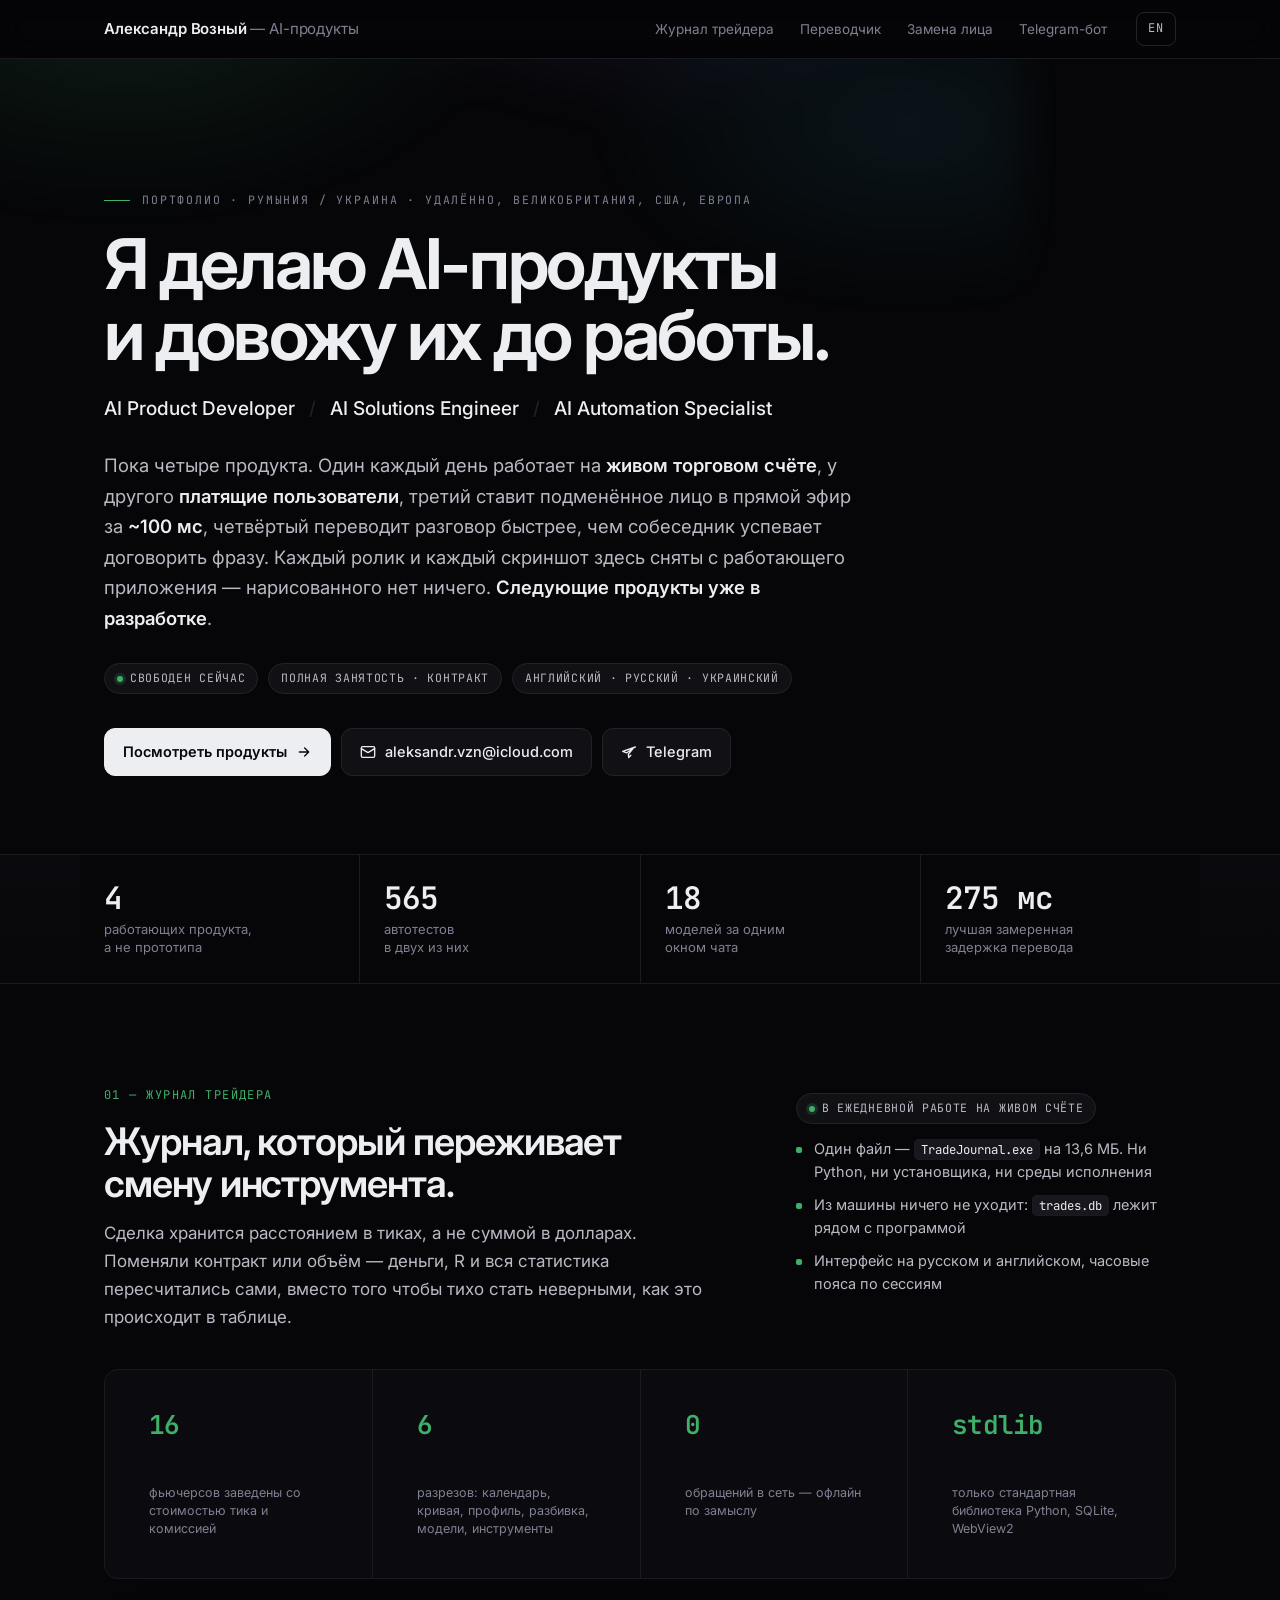
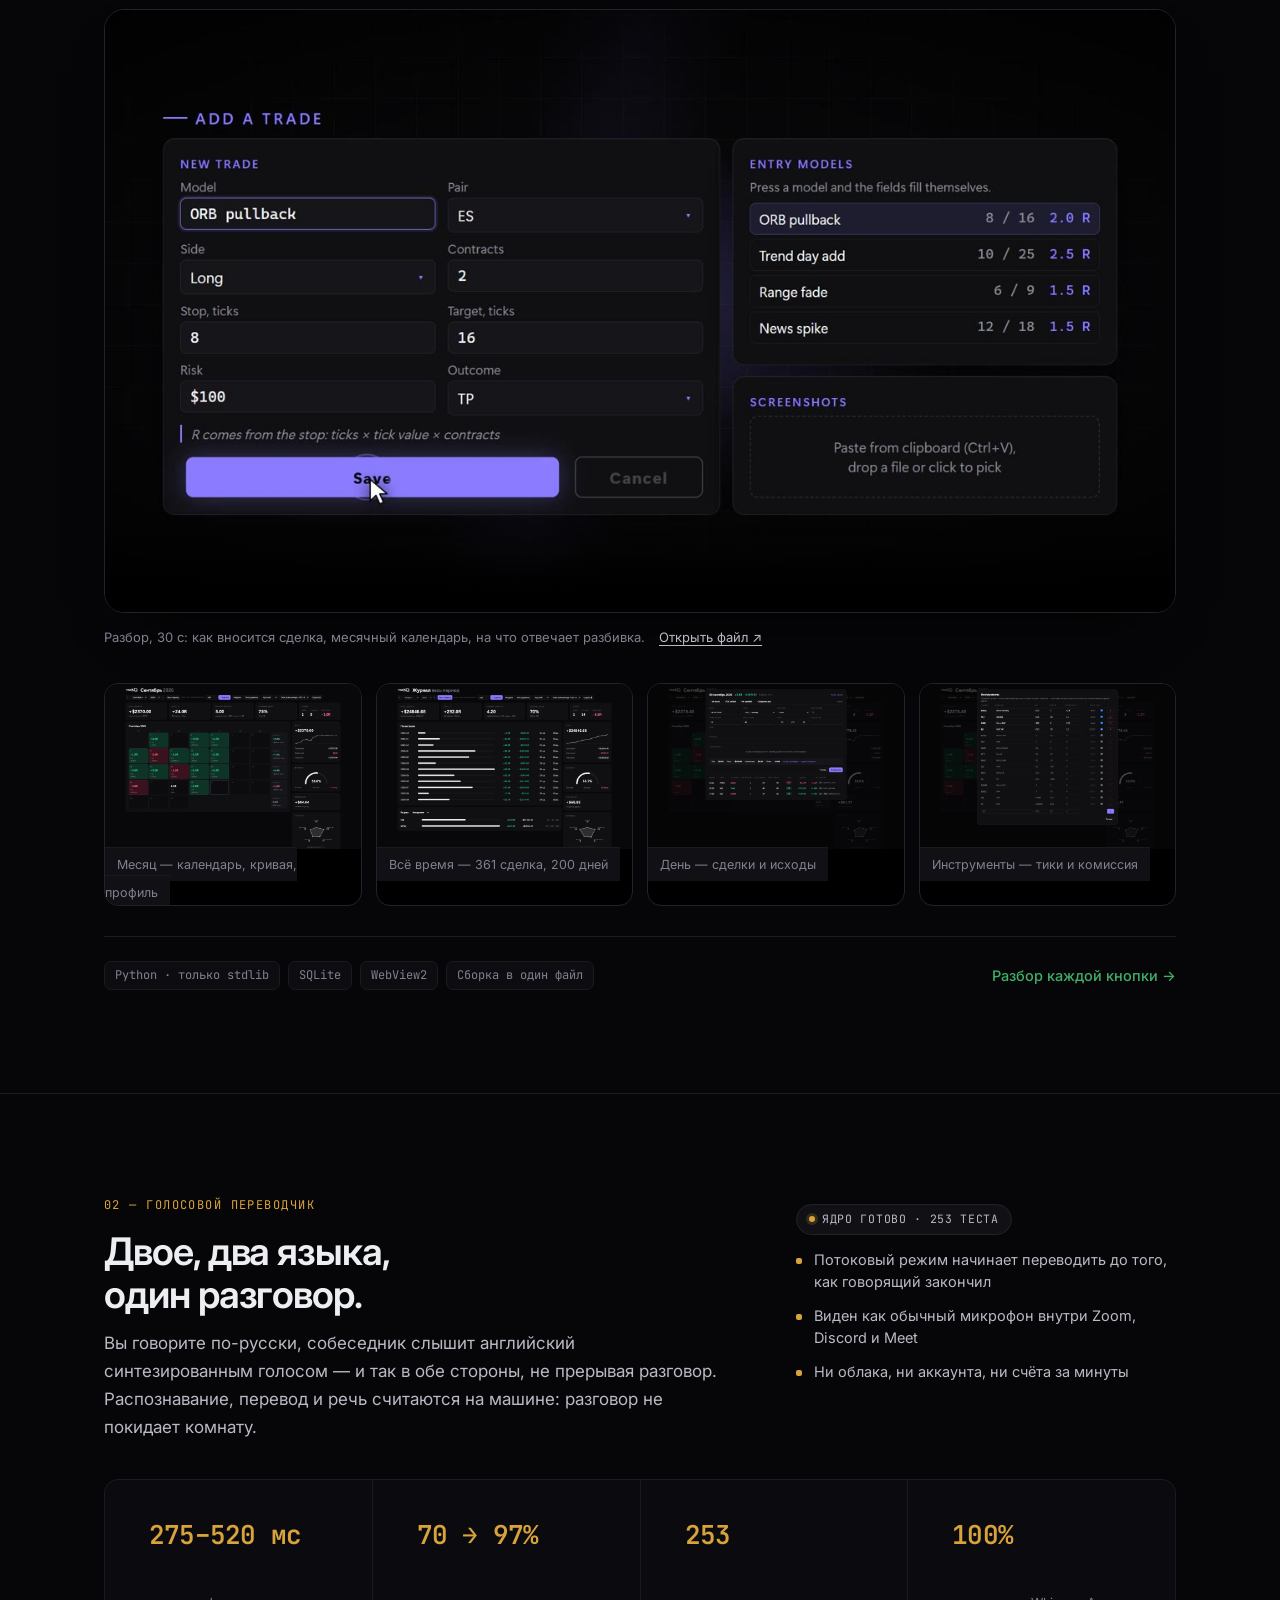
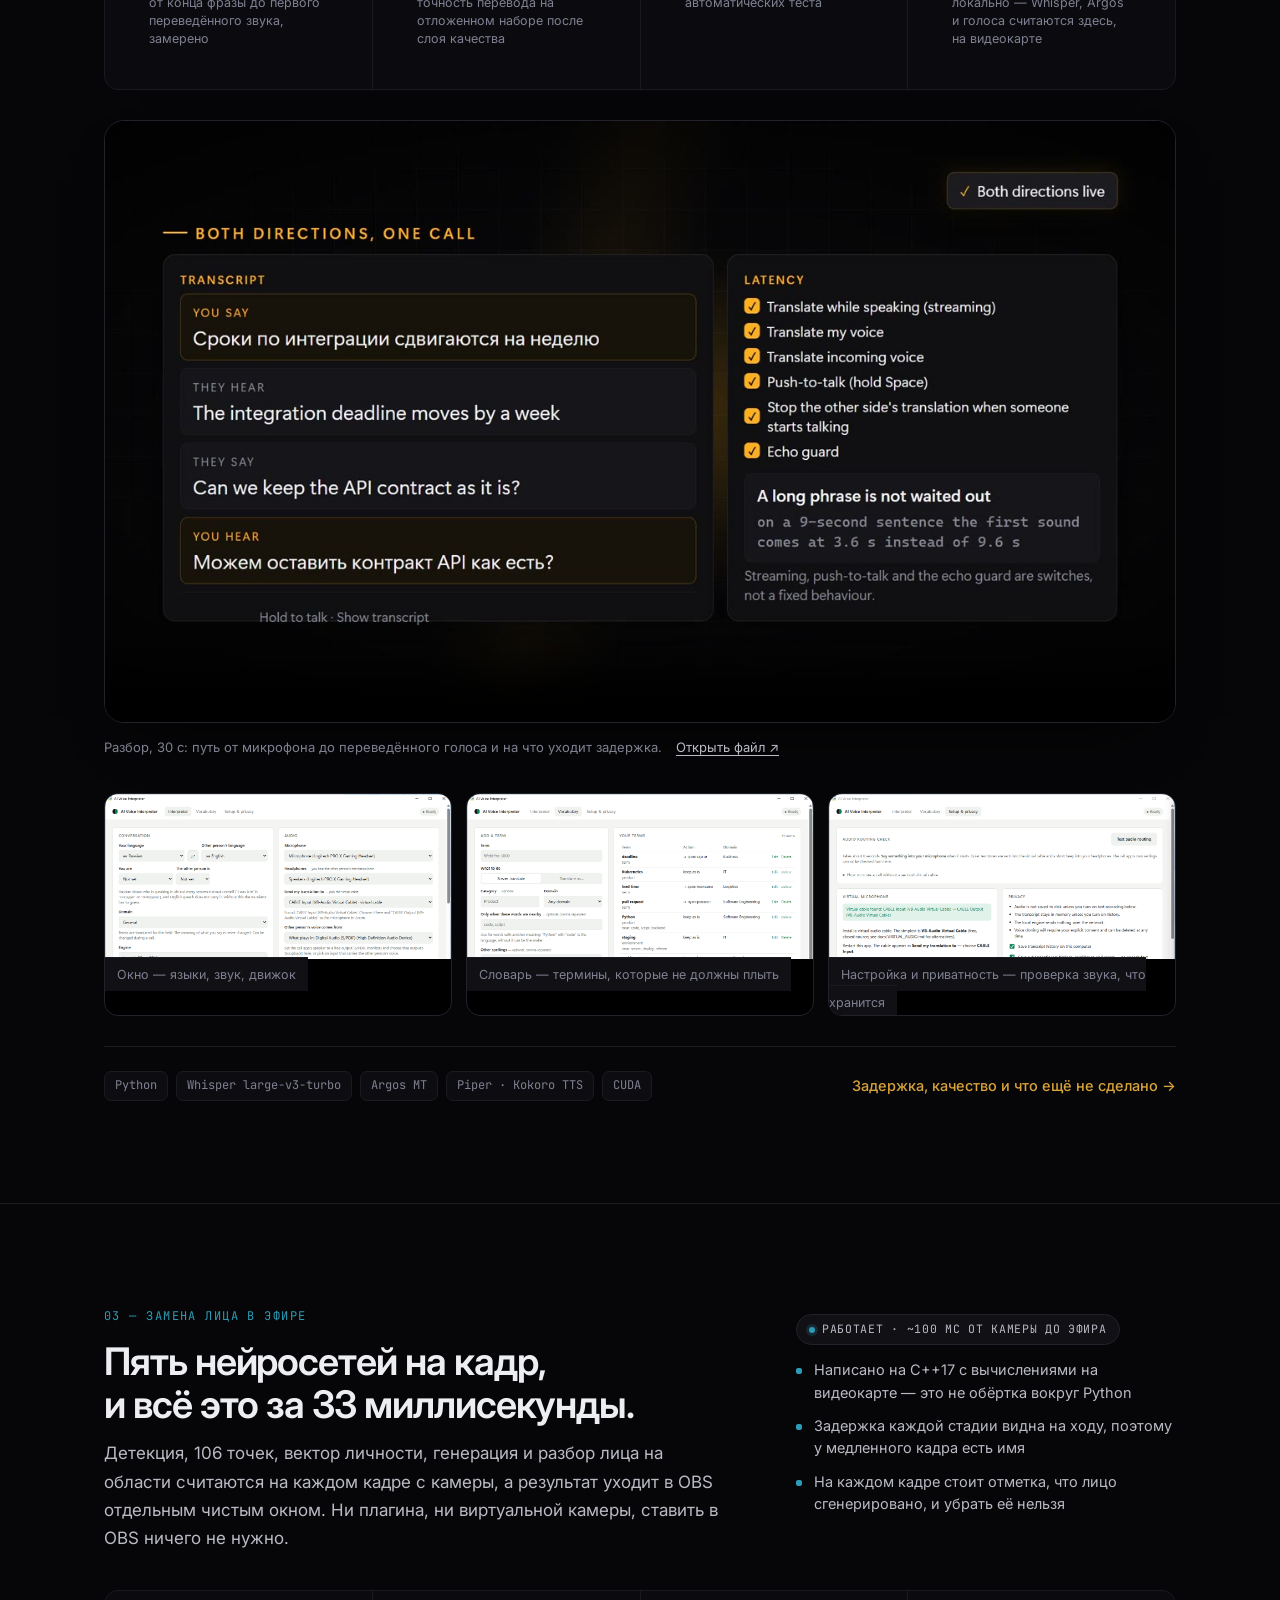
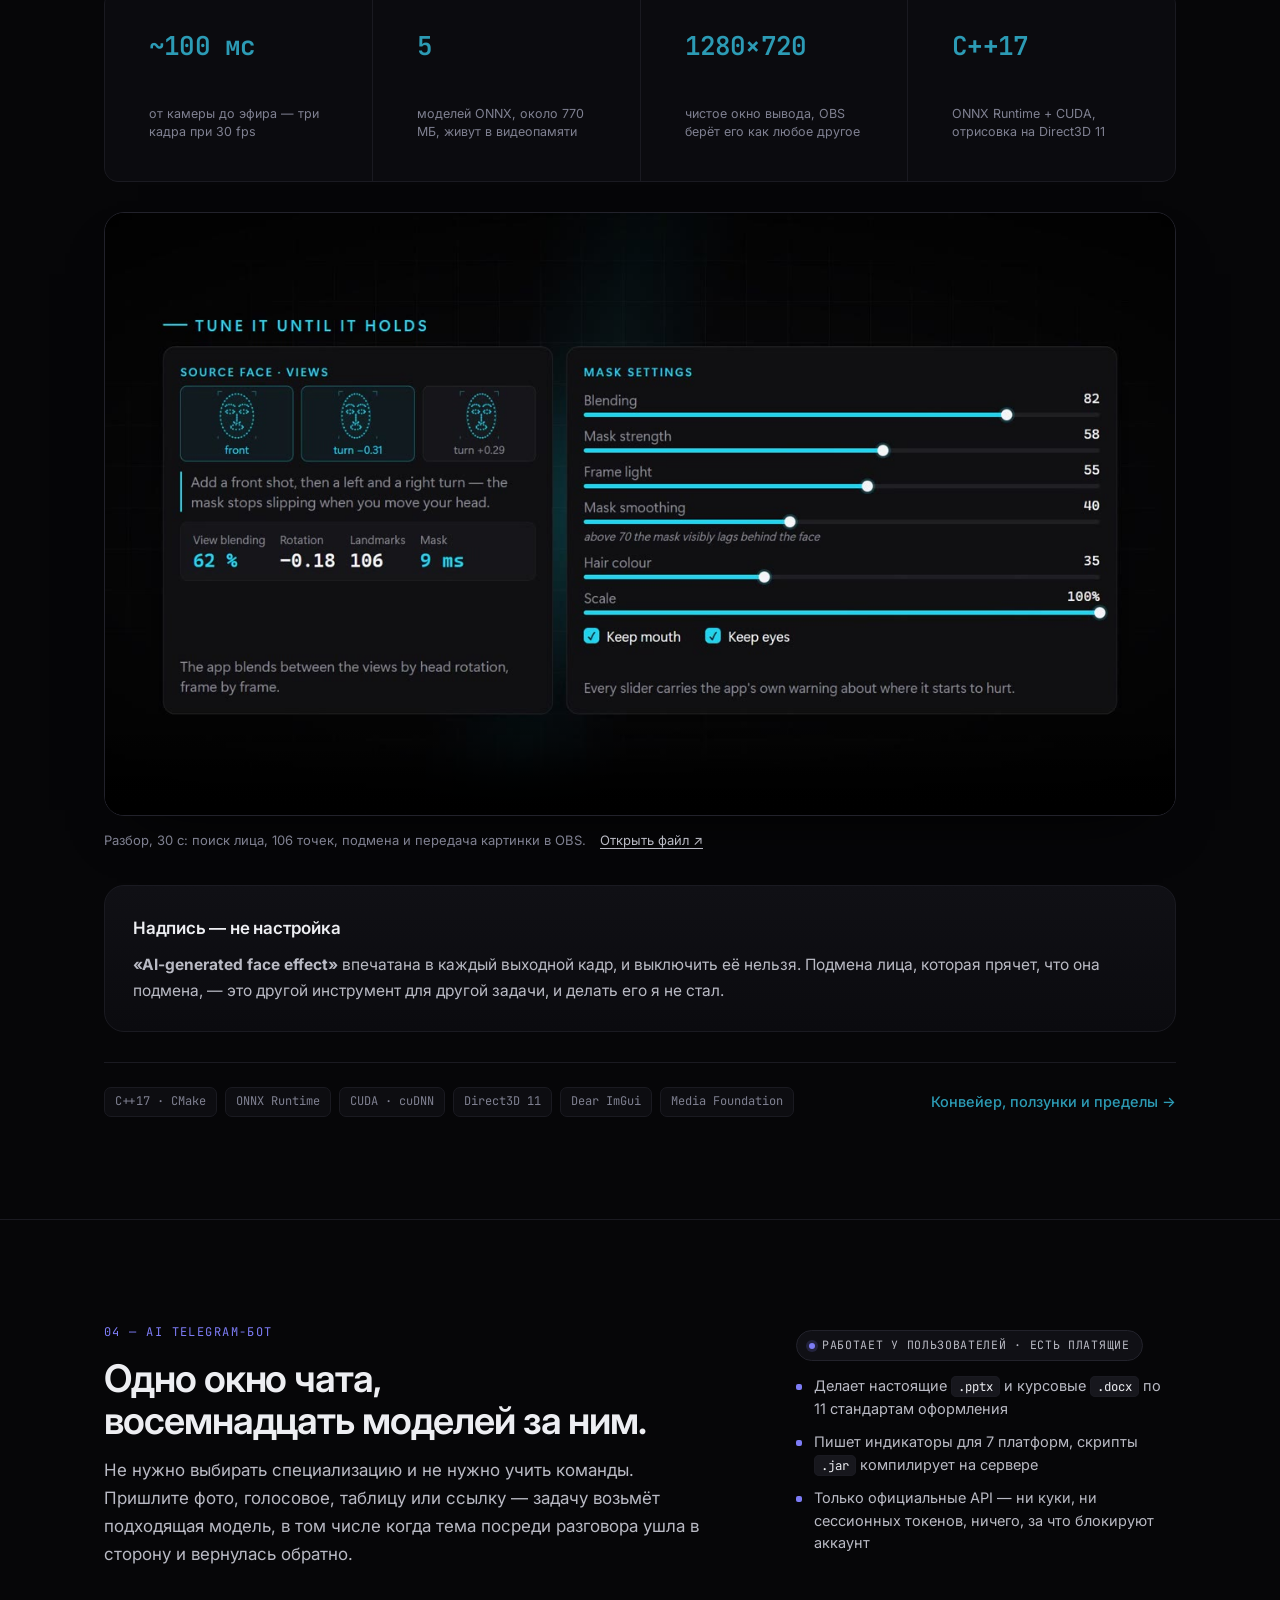
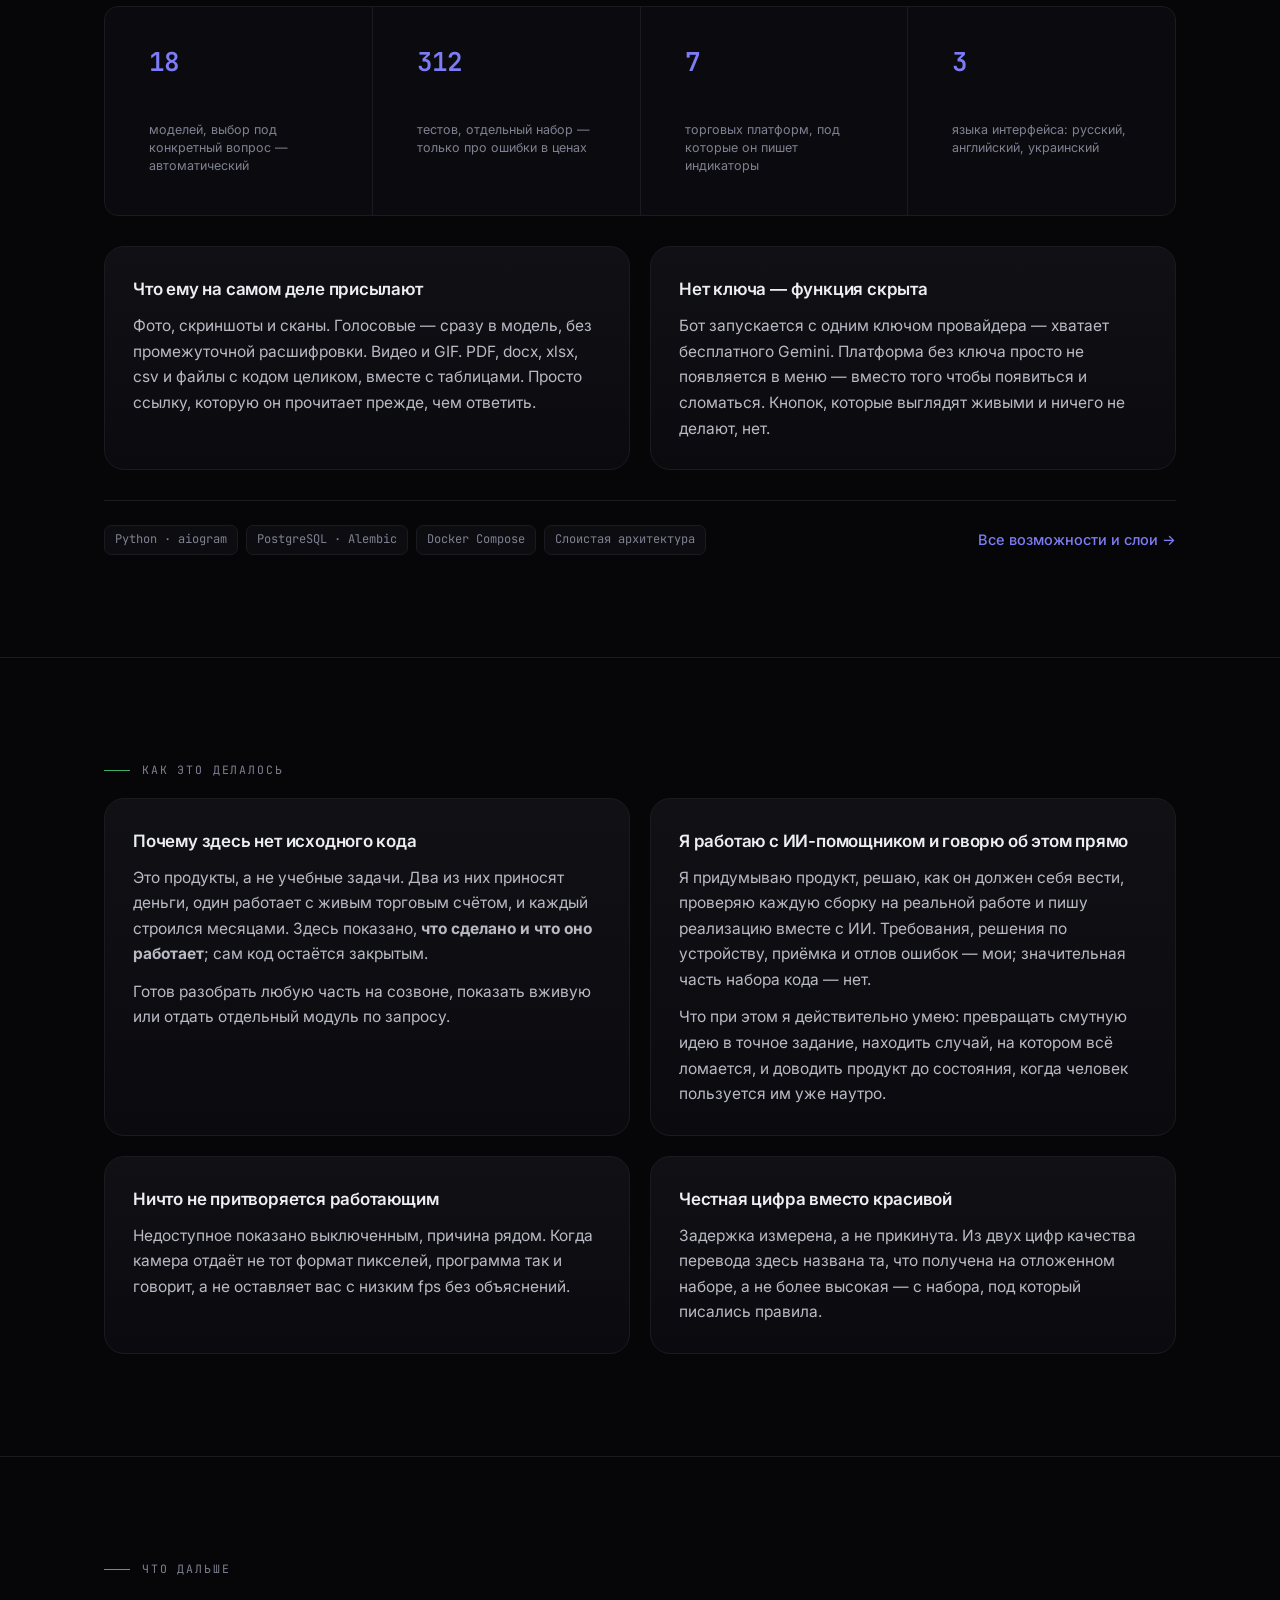
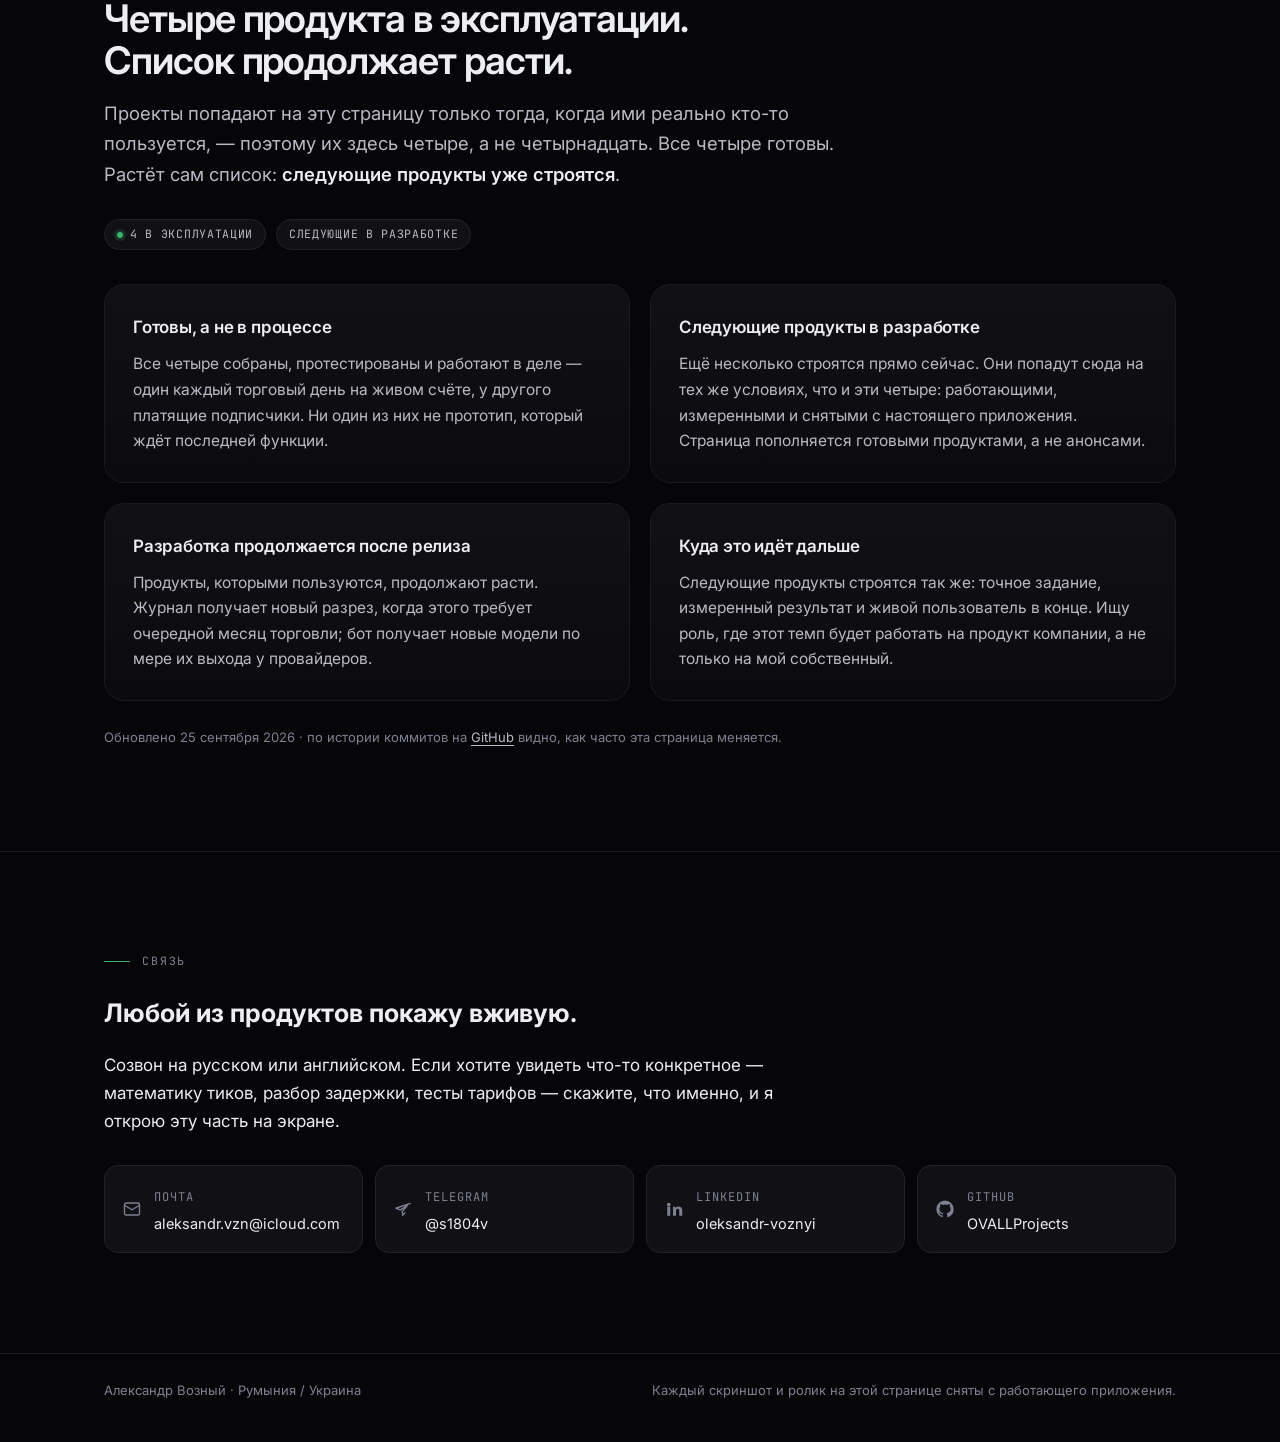
==== commit 0112825c: "Hero (RU): 'у второго' implied the numbering of the sections, where 02 is the interpreter and the pa" ====
--- a/ru.html
+++ b/ru.html
@@ -41,7 +41,7 @@
     </p>
     <p class="lede">
       Пока четыре продукта. Один каждый день работает на <strong>живом торговом счёте</strong>,
-      у второго <strong>платящие пользователи</strong>, третий ставит подменённое лицо в прямой
+      у другого <strong>платящие пользователи</strong>, третий ставит подменённое лицо в прямой
       эфир за <strong>~100&nbsp;мс</strong>, четвёртый переводит разговор быстрее, чем собеседник
       успевает договорить фразу. Каждый ролик и каждый скриншот здесь сняты с работающего
       приложения — нарисованного нет ничего. <strong>Следующие продукты уже в разработке</strong>.
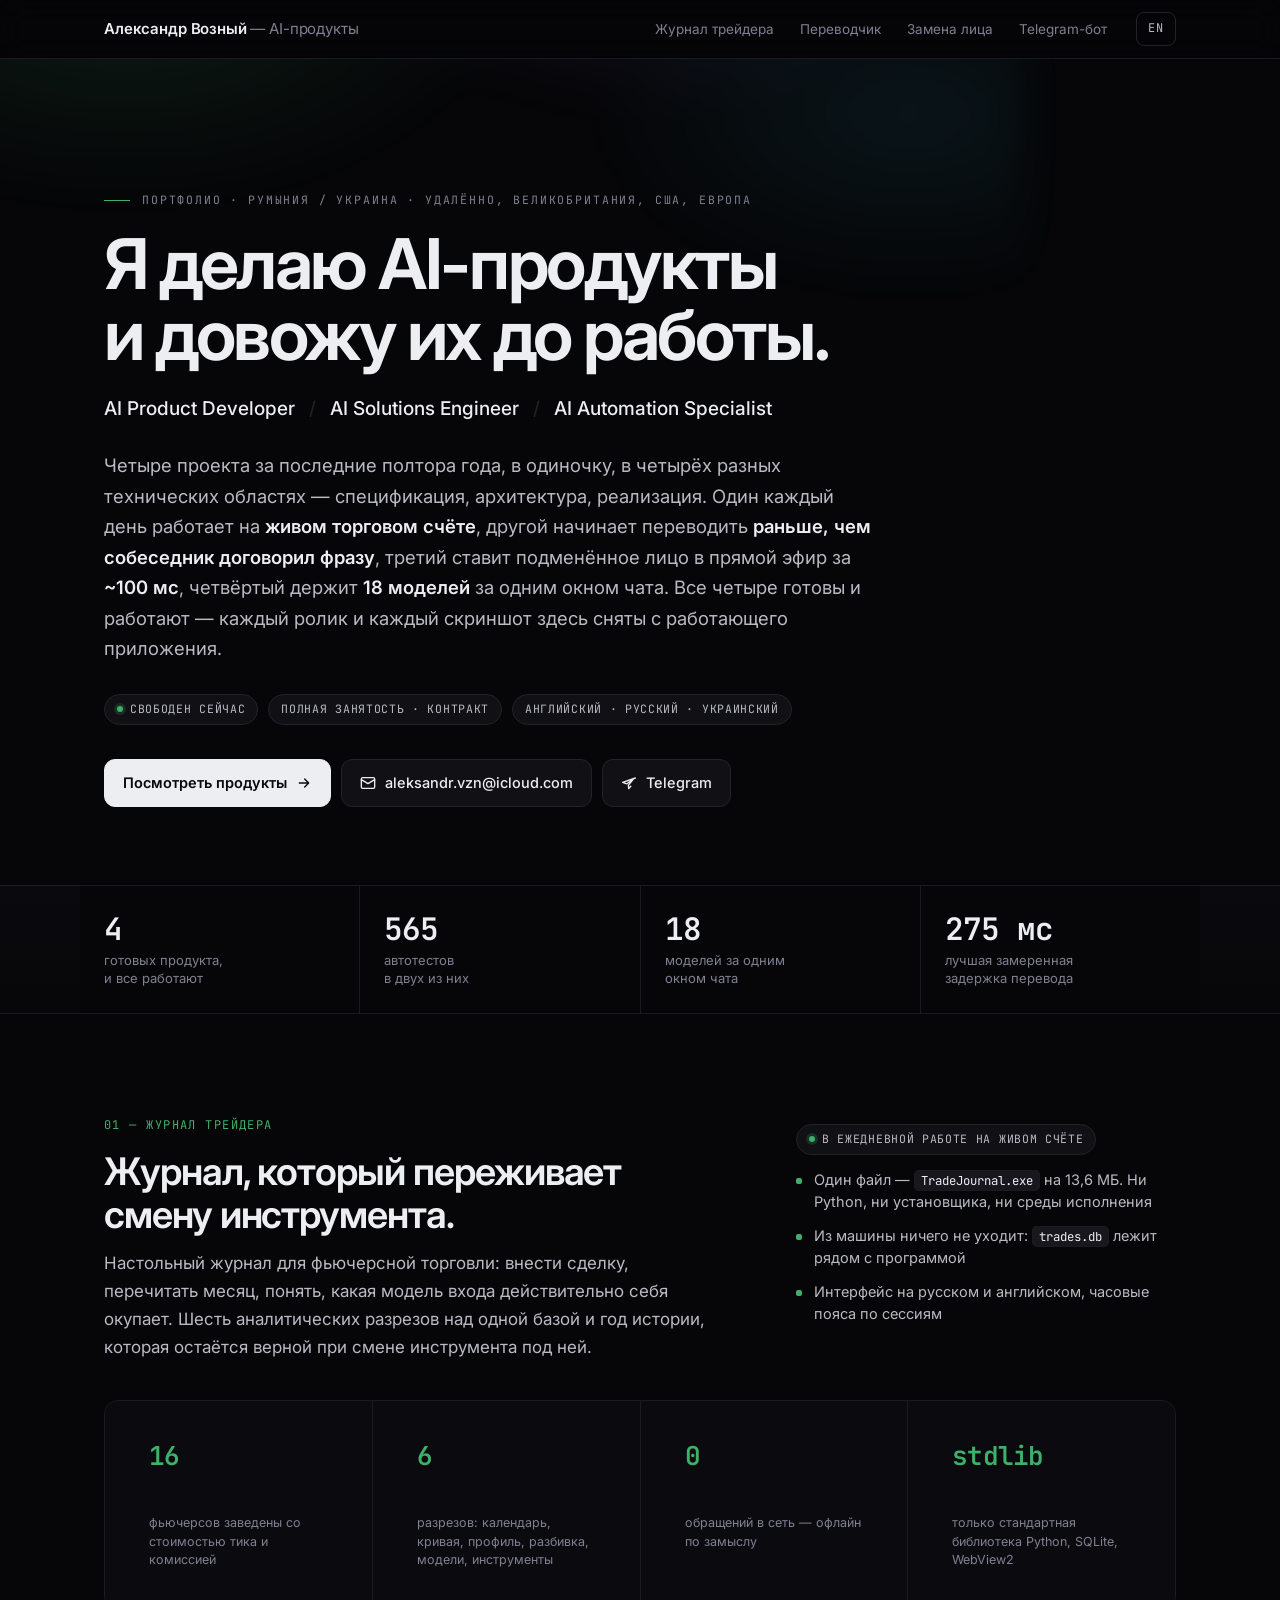
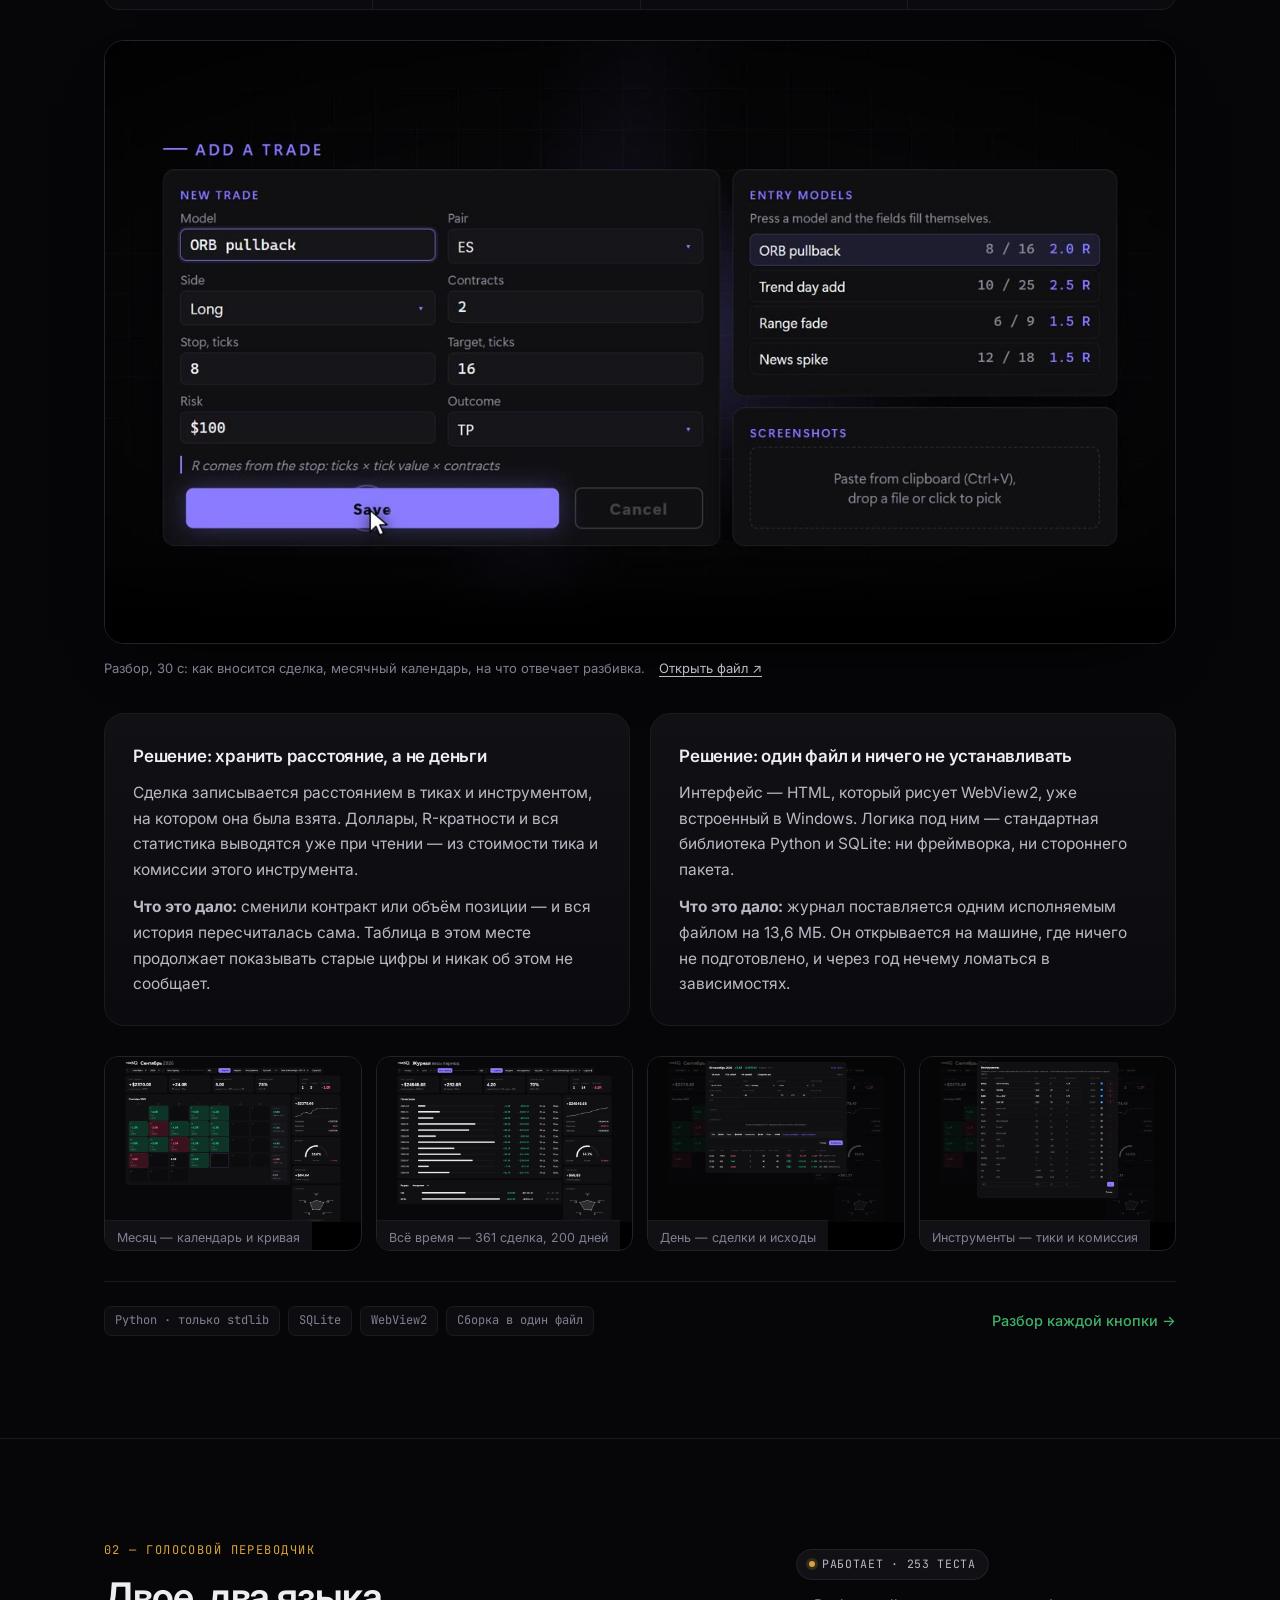
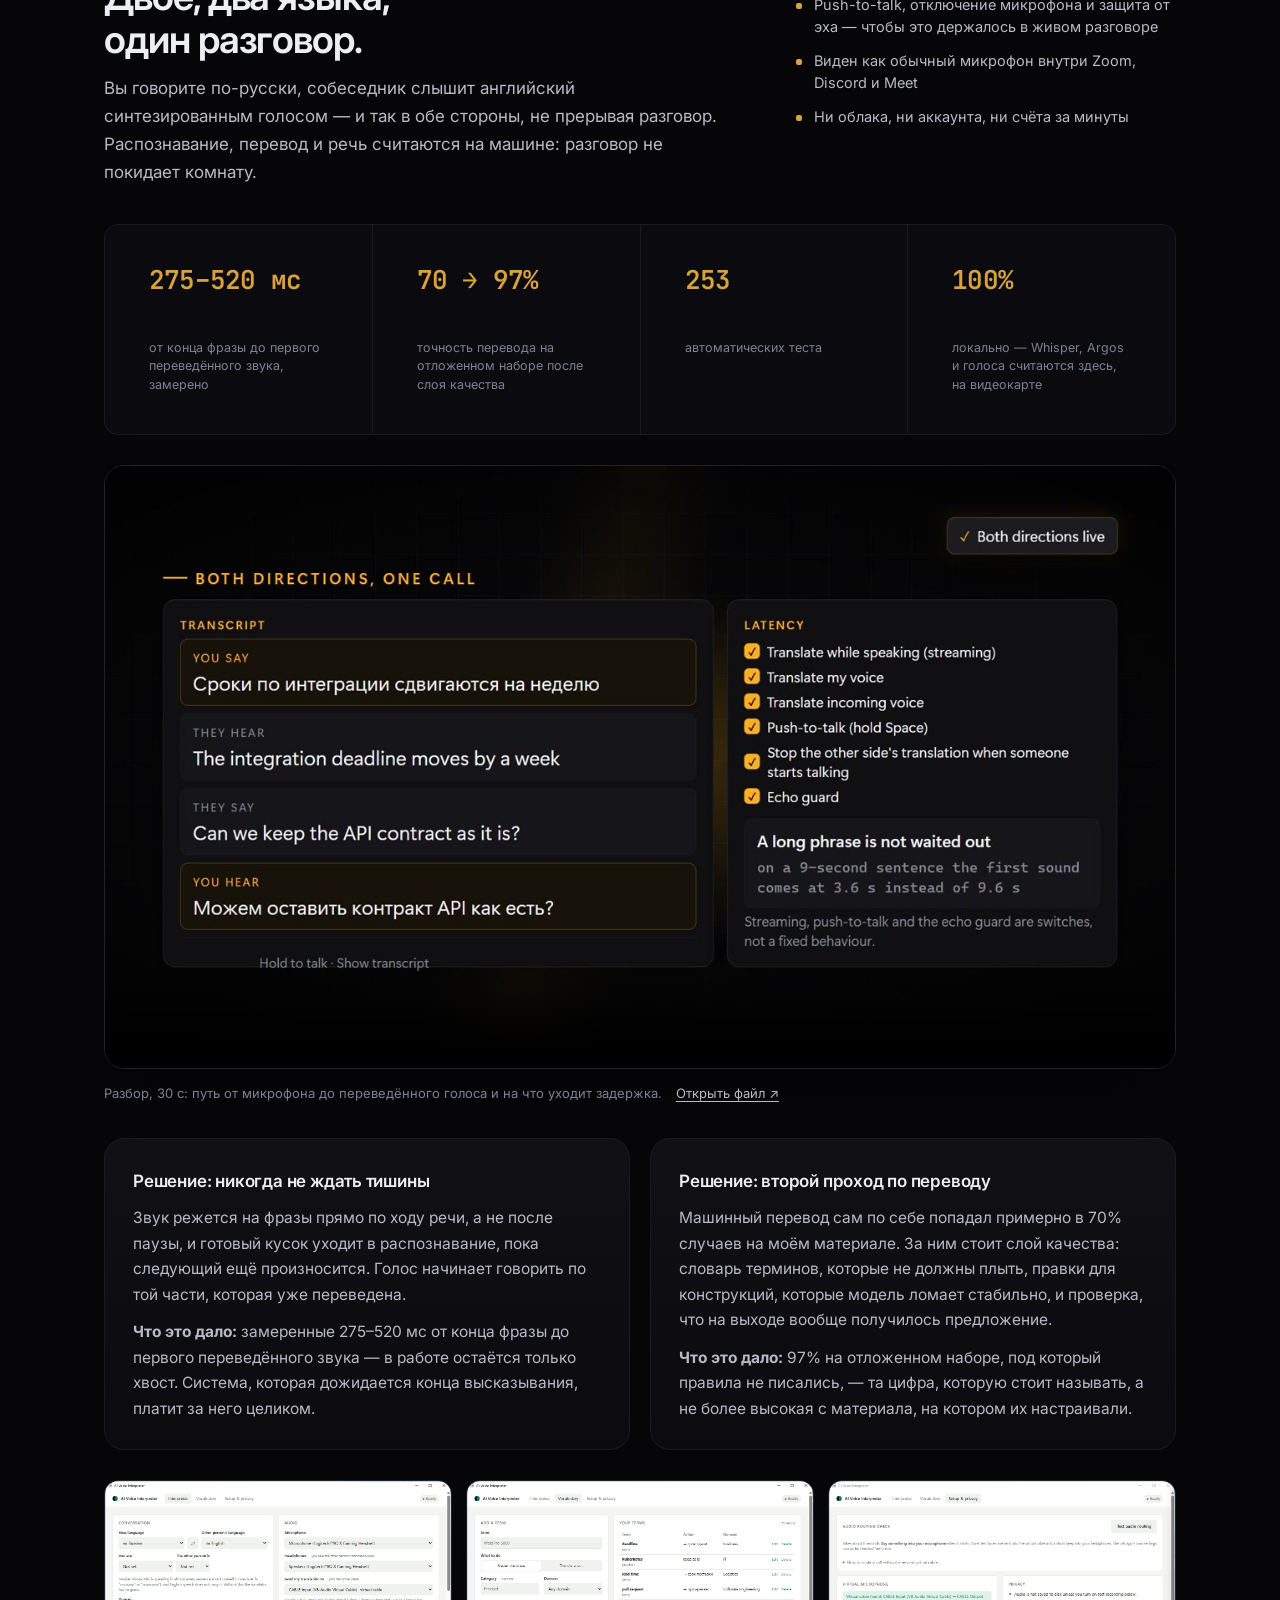
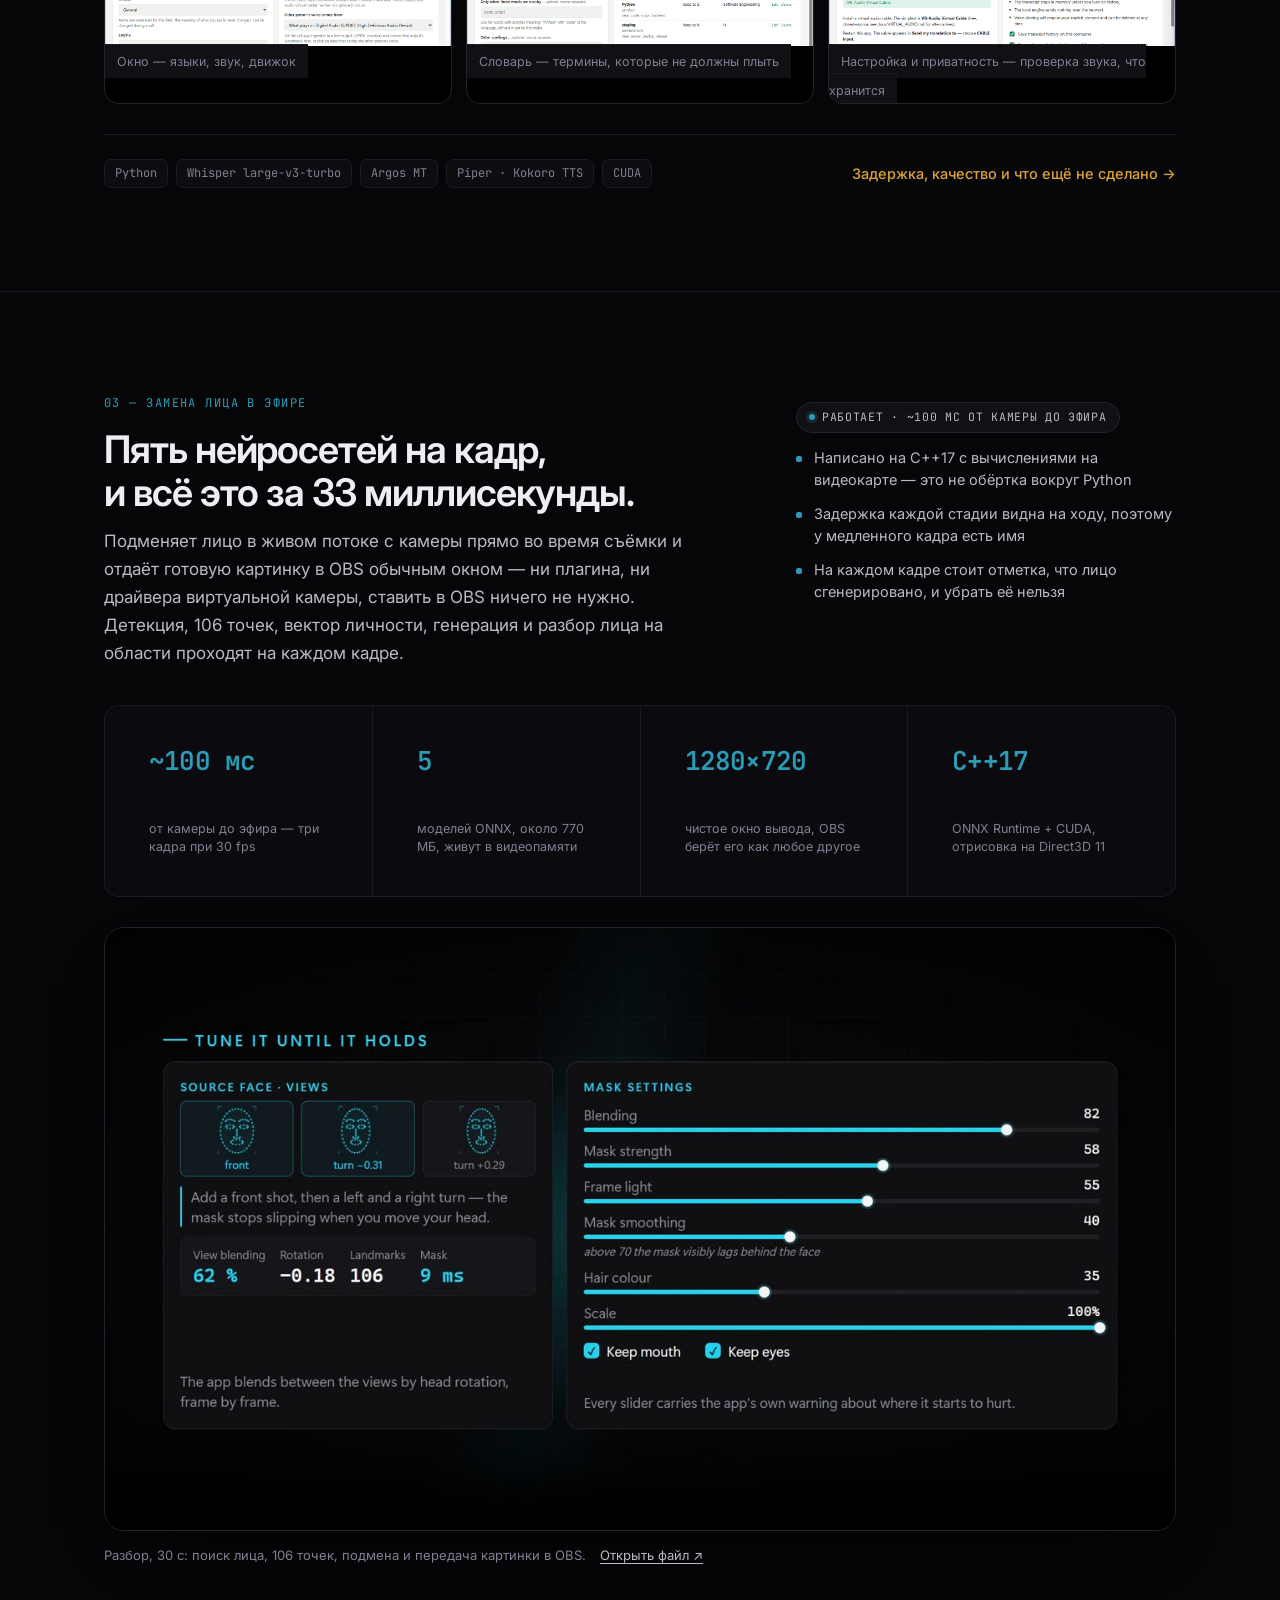
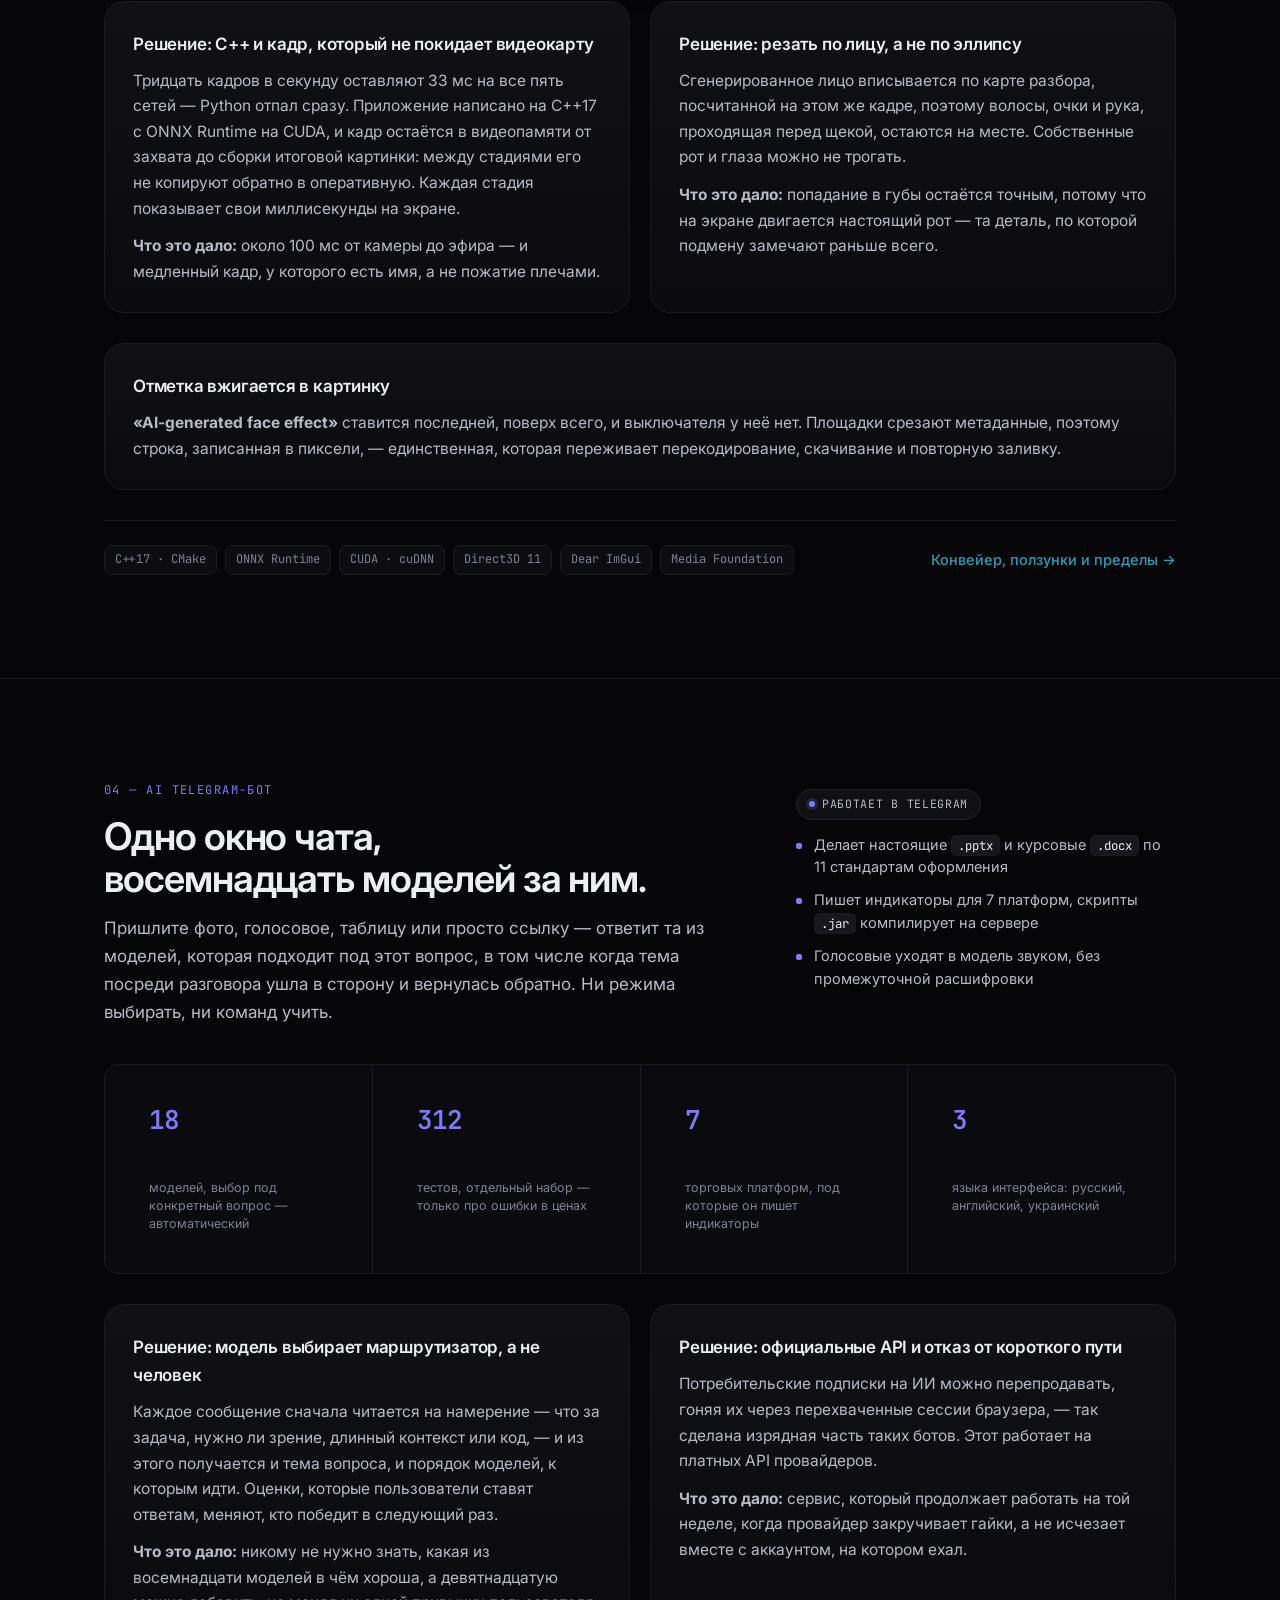
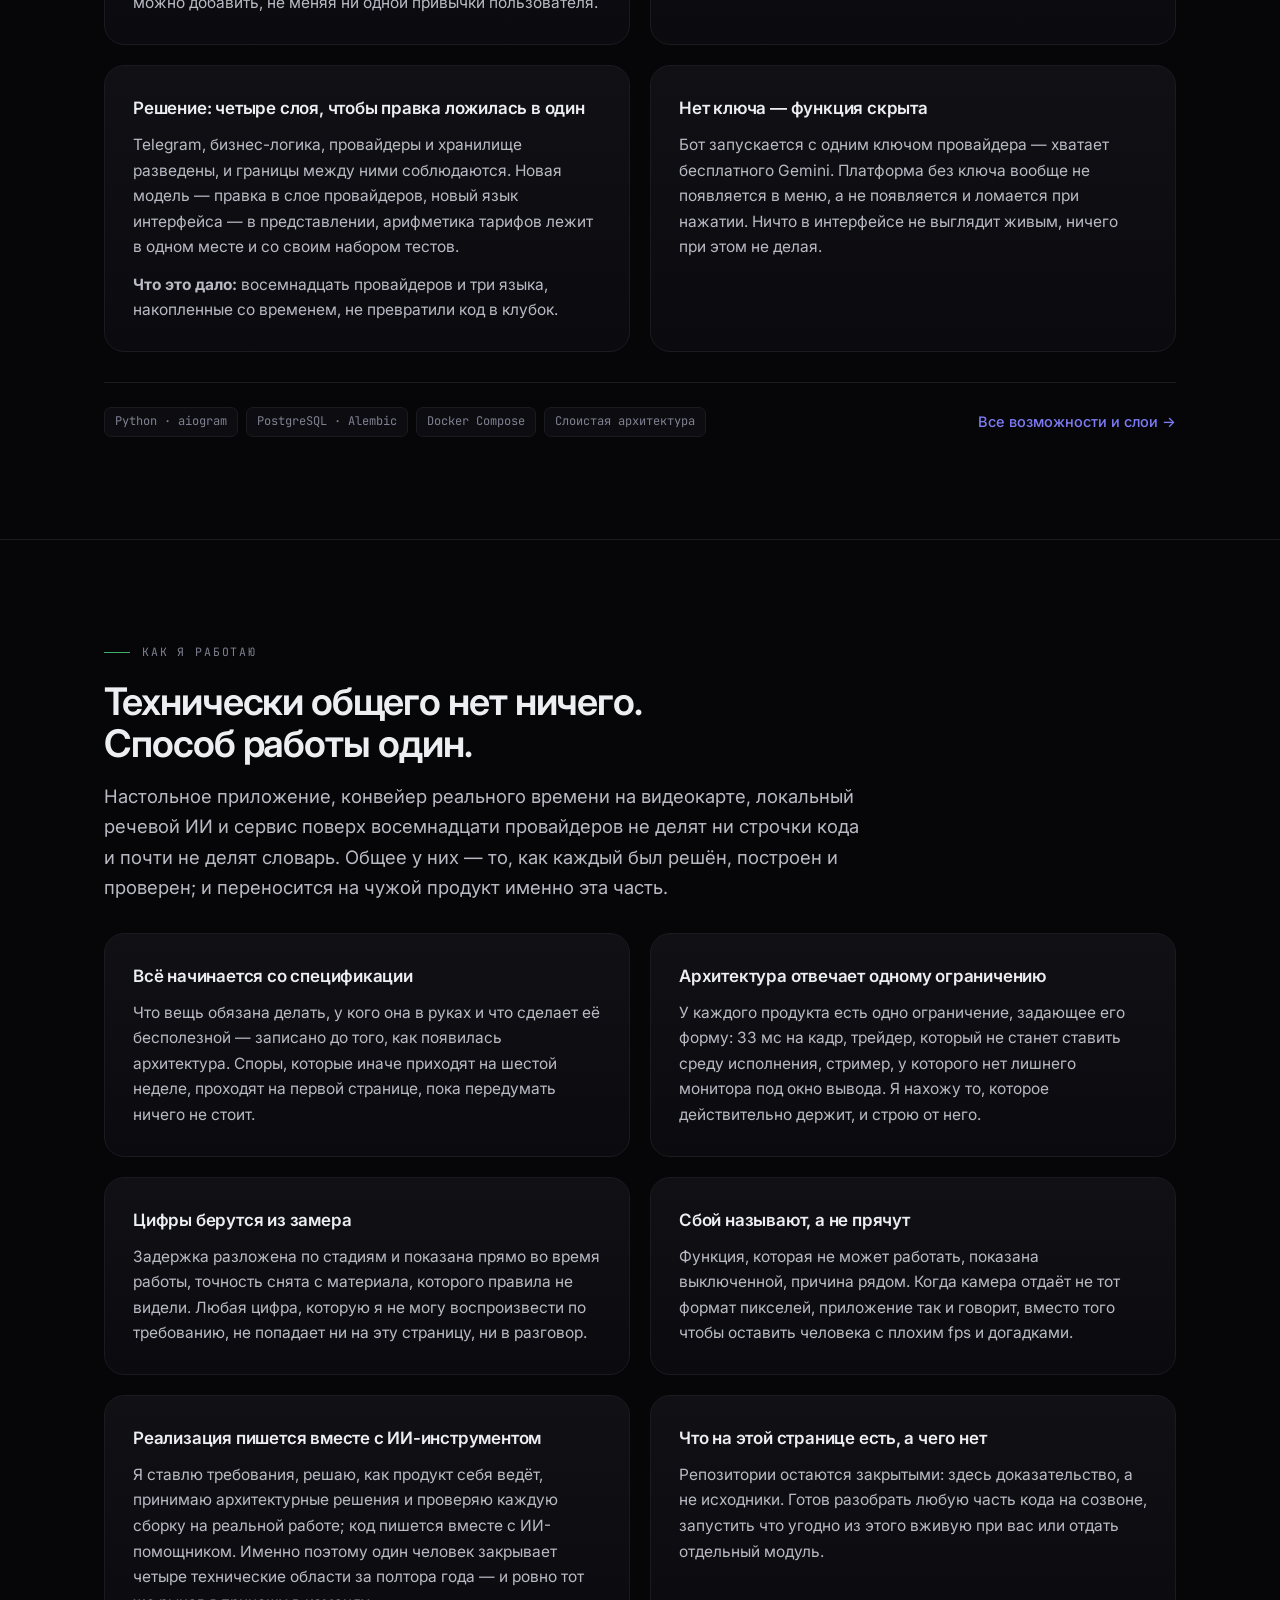
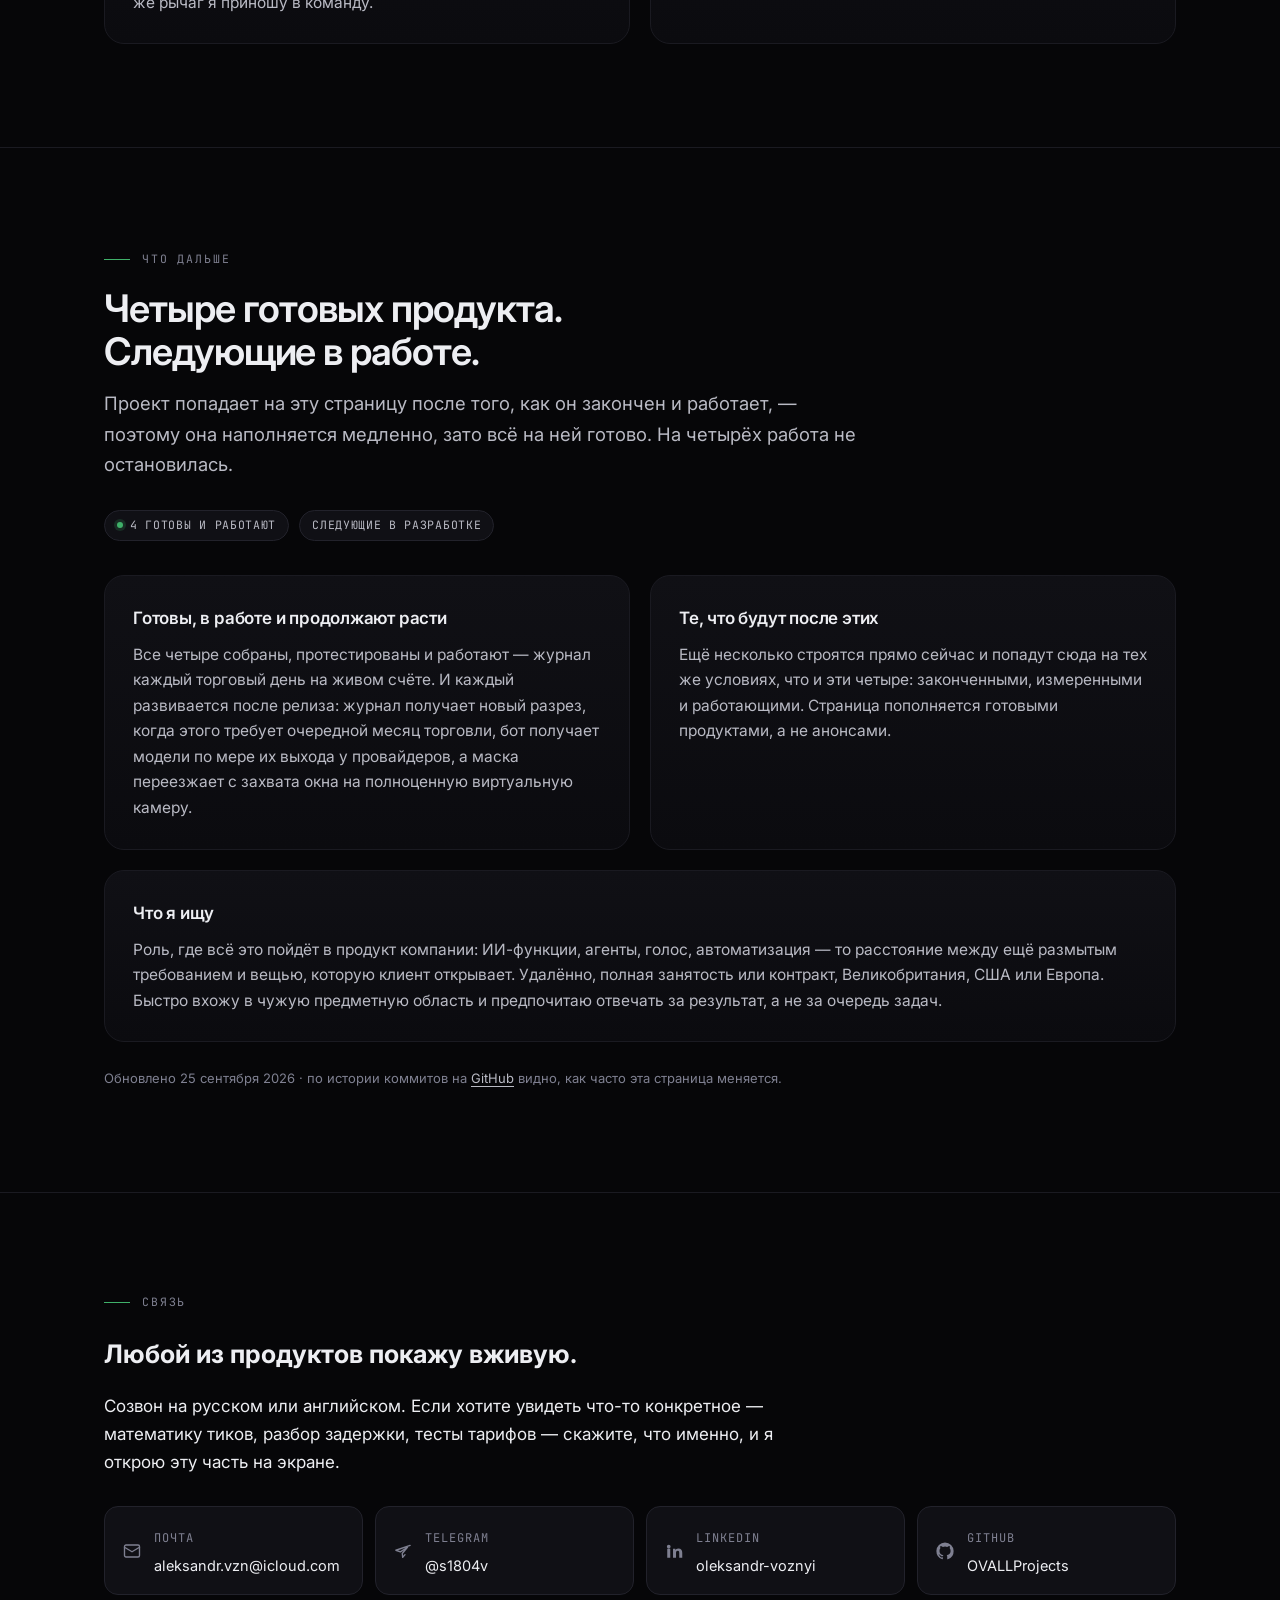
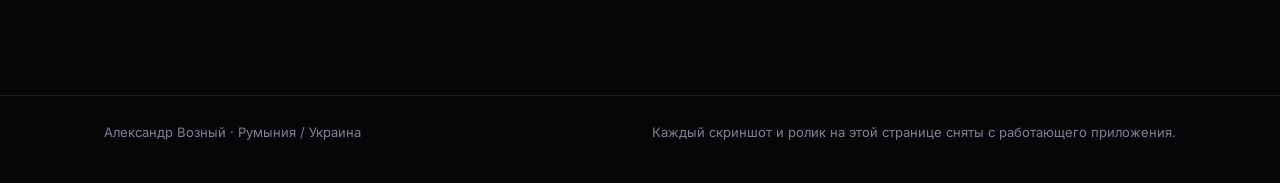
==== commit a592b57f: "Rewrite copy: decisions and what they gave, no revenue claims - Remove every claim that a project ea" ====
--- a/ru.html
+++ b/ru.html
@@ -4,9 +4,9 @@
 <meta charset="utf-8">
 <meta name="viewport" content="width=device-width, initial-scale=1">
 <title>Александр Возный — AI Product Developer, Solutions Engineer, Automation Specialist</title>
-<meta name="description" content="Четыре AI-продукта, которые работают: журнал трейдера, голосовой переводчик в реальном времени, замена лица в прямом эфире и Telegram-помощник на 18 моделях.">
+<meta name="description" content="Четыре готовых AI-продукта, и все работают: журнал трейдера, голосовой переводчик в реальном времени, замена лица в прямом эфире и Telegram-помощник на 18 моделях.">
 <meta property="og:title" content="Александр Возный — AI Product Developer">
-<meta property="og:description" content="Четыре AI-продукта, которые работают. Ролики, скриншоты и разборы сняты с живых приложений.">
+<meta property="og:description" content="Четыре готовых AI-продукта, и все работают. Ролики, скриншоты и разборы сняты с живых приложений.">
 <meta property="og:type" content="website">
 <meta property="og:image" content="media/poster/trade-journal.jpg">
 <meta name="theme-color" content="#060608">
@@ -40,11 +40,13 @@
       <b>AI Automation Specialist</b>
     </p>
     <p class="lede">
-      Пока четыре продукта. Один каждый день работает на <strong>живом торговом счёте</strong>,
-      у другого <strong>платящие пользователи</strong>, третий ставит подменённое лицо в прямой
-      эфир за <strong>~100&nbsp;мс</strong>, четвёртый переводит разговор быстрее, чем собеседник
-      успевает договорить фразу. Каждый ролик и каждый скриншот здесь сняты с работающего
-      приложения — нарисованного нет ничего. <strong>Следующие продукты уже в разработке</strong>.
+      Четыре проекта за последние полтора года, в одиночку, в четырёх разных технических
+      областях — спецификация, архитектура, реализация. Один каждый день работает на
+      <strong>живом торговом счёте</strong>, другой начинает переводить <strong>раньше, чем
+      собеседник договорил фразу</strong>, третий ставит подменённое лицо в прямой эфир за
+      <strong>~100&nbsp;мс</strong>, четвёртый держит <strong>18 моделей</strong> за одним окном
+      чата. Все четыре готовы и работают — каждый ролик и каждый скриншот здесь сняты с
+      работающего приложения.
     </p>
     <div class="meta">
       <span class="pill"><span class="dot"></span>Свободен сейчас</span>
@@ -70,7 +72,7 @@
 
 <div class="strip">
   <div class="wrap">
-    <div class="cell"><div class="n">4</div><div class="k">работающих продукта,<br>а не прототипа</div></div>
+    <div class="cell"><div class="n">4</div><div class="k">готовых продукта,<br>и все работают</div></div>
     <div class="cell"><div class="n">565</div><div class="k">автотестов<br>в двух из них</div></div>
     <div class="cell"><div class="n">18</div><div class="k">моделей за одним<br>окном чата</div></div>
     <div class="cell"><div class="n">275 мс</div><div class="k">лучшая замеренная<br>задержка перевода</div></div>
@@ -85,9 +87,9 @@
         <div class="p-num">01 — ЖУРНАЛ ТРЕЙДЕРА</div>
         <h2>Журнал, который переживает<br>смену инструмента.</h2>
         <p class="p-sub">
-          Сделка хранится расстоянием в тиках, а не суммой в долларах. Поменяли контракт или
-          объём — деньги, R и вся статистика пересчитались сами, вместо того чтобы тихо стать
-          неверными, как это происходит в таблице.
+          Настольный журнал для фьючерсной торговли: внести сделку, перечитать месяц, понять,
+          какая модель входа действительно себя окупает. Шесть аналитических разрезов над одной
+          базой и год истории, которая остаётся верной при смене инструмента под ней.
         </p>
       </div>
       <aside class="p-aside">
@@ -117,8 +119,28 @@
       <a href="media/video/trade-journal.mp4">Открыть файл ↗</a>
     </p>
 
+    <div class="cols" style="margin-bottom:30px">
+      <div class="card">
+        <h3>Решение: хранить расстояние, а не деньги</h3>
+        <p>Сделка записывается расстоянием в тиках и инструментом, на котором она была взята.
+        Доллары, R-кратности и вся статистика выводятся уже при чтении — из стоимости тика и
+        комиссии этого инструмента.</p>
+        <p><strong>Что это дало:</strong> сменили контракт или объём позиции — и вся история
+        пересчиталась сама. Таблица в этом месте продолжает показывать старые цифры и никак об
+        этом не сообщает.</p>
+      </div>
+      <div class="card">
+        <h3>Решение: один файл и ничего не устанавливать</h3>
+        <p>Интерфейс — HTML, который рисует WebView2, уже встроенный в Windows. Логика под ним —
+        стандартная библиотека Python и SQLite: ни фреймворка, ни стороннего пакета.</p>
+        <p><strong>Что это дало:</strong> журнал поставляется одним исполняемым файлом на
+        13,6&nbsp;МБ. Он открывается на машине, где ничего не подготовлено, и через год нечему
+        ломаться в зависимостях.</p>
+      </div>
+    </div>
+
     <div class="shots">
-      <a href="media/trade-journal/01-month-ru.png"><img src="media/trade-journal/01-month-ru.png" alt="Месяц: календарь, кривая счёта и статистика" loading="lazy"><span class="lbl">Месяц — календарь, кривая, профиль</span></a>
+      <a href="media/trade-journal/01-month-ru.png"><img src="media/trade-journal/01-month-ru.png" alt="Месяц: календарь, кривая счёта и статистика" loading="lazy"><span class="lbl">Месяц — календарь и кривая</span></a>
       <a href="media/trade-journal/02-all-time-ru.png"><img src="media/trade-journal/02-all-time-ru.png" alt="Вид за всё время, 361 сделка" loading="lazy"><span class="lbl">Всё время — 361 сделка, 200 дней</span></a>
       <a href="media/trade-journal/03-day-ru.png"><img src="media/trade-journal/03-day-ru.png" alt="Открытый день со сделками" loading="lazy"><span class="lbl">День — сделки и исходы</span></a>
       <a href="media/trade-journal/06-instruments-ru.png"><img src="media/trade-journal/06-instruments-ru.png" alt="Редактор инструментов" loading="lazy"><span class="lbl">Инструменты — тики и комиссия</span></a>
@@ -145,9 +167,9 @@
         </p>
       </div>
       <aside class="p-aside">
-        <span class="pill"><span class="dot"></span>Ядро готово · 253 теста</span>
+        <span class="pill"><span class="dot"></span>Работает · 253 теста</span>
         <ul class="p-facts">
-          <li>Потоковый режим начинает переводить до того, как говорящий закончил</li>
+          <li>Push-to-talk, отключение микрофона и защита от эха — чтобы это держалось в живом разговоре</li>
           <li>Виден как обычный микрофон внутри Zoom, Discord и Meet</li>
           <li>Ни облака, ни аккаунта, ни счёта за минуты</li>
         </ul>
@@ -171,6 +193,28 @@
       <a href="media/video/voice-interpreter.mp4">Открыть файл ↗</a>
     </p>
 
+    <div class="cols" style="margin-bottom:30px">
+      <div class="card">
+        <h3>Решение: никогда не ждать тишины</h3>
+        <p>Звук режется на фразы прямо по ходу речи, а не после паузы, и готовый кусок уходит в
+        распознавание, пока следующий ещё произносится. Голос начинает говорить по той части,
+        которая уже переведена.</p>
+        <p><strong>Что это дало:</strong> замеренные 275–520&nbsp;мс от конца фразы до первого
+        переведённого звука — в работе остаётся только хвост. Система, которая дожидается конца
+        высказывания, платит за него целиком.</p>
+      </div>
+      <div class="card">
+        <h3>Решение: второй проход по переводу</h3>
+        <p>Машинный перевод сам по себе попадал примерно в 70% случаев на моём материале. За ним
+        стоит слой качества: словарь терминов, которые не должны плыть, правки для конструкций,
+        которые модель ломает стабильно, и проверка, что на выходе вообще получилось
+        предложение.</p>
+        <p><strong>Что это дало:</strong> 97% на отложенном наборе, под который правила не
+        писались, — та цифра, которую стоит называть, а не более высокая с материала, на котором
+        их настраивали.</p>
+      </div>
+    </div>
+
     <div class="shots">
       <a href="media/ai-voice-interpreter/01-window.png"><img src="media/ai-voice-interpreter/01-window.png" alt="Окно переводчика: языки, устройства звука, движок" loading="lazy"><span class="lbl">Окно — языки, звук, движок</span></a>
       <a href="media/ai-voice-interpreter/02-vocabulary.png"><img src="media/ai-voice-interpreter/02-vocabulary.png" alt="Вкладка словаря: термины, которые не переводятся, и термины с заданным переводом" loading="lazy"><span class="lbl">Словарь — термины, которые не должны плыть</span></a>
@@ -192,9 +236,10 @@
         <div class="p-num">03 — ЗАМЕНА ЛИЦА В ЭФИРЕ</div>
         <h2>Пять нейросетей на кадр,<br>и всё это за 33 миллисекунды.</h2>
         <p class="p-sub">
-          Детекция, 106 точек, вектор личности, генерация и разбор лица на области считаются на
-          каждом кадре с камеры, а результат уходит в OBS отдельным чистым окном. Ни плагина, ни
-          виртуальной камеры, ставить в OBS ничего не нужно.
+          Подменяет лицо в живом потоке с камеры прямо во время съёмки и отдаёт готовую картинку
+          в OBS обычным окном — ни плагина, ни драйвера виртуальной камеры, ставить в OBS ничего
+          не нужно. Детекция, 106 точек, вектор личности, генерация и разбор лица на области
+          проходят на каждом кадре.
         </p>
       </div>
       <aside class="p-aside">
@@ -224,12 +269,32 @@
       <a href="media/video/live-face-mask.mp4">Открыть файл ↗</a>
     </p>
 
+    <div class="cols" style="margin-bottom:30px">
+      <div class="card">
+        <h3>Решение: C++ и кадр, который не покидает видеокарту</h3>
+        <p>Тридцать кадров в секунду оставляют 33&nbsp;мс на все пять сетей — Python отпал сразу.
+        Приложение написано на C++17 с ONNX Runtime на CUDA, и кадр остаётся в видеопамяти от
+        захвата до сборки итоговой картинки: между стадиями его не копируют обратно в
+        оперативную. Каждая стадия показывает свои миллисекунды на экране.</p>
+        <p><strong>Что это дало:</strong> около 100&nbsp;мс от камеры до эфира — и медленный кадр,
+        у которого есть имя, а не пожатие плечами.</p>
+      </div>
+      <div class="card">
+        <h3>Решение: резать по лицу, а не по эллипсу</h3>
+        <p>Сгенерированное лицо вписывается по карте разбора, посчитанной на этом же кадре,
+        поэтому волосы, очки и рука, проходящая перед щекой, остаются на месте. Собственные рот и
+        глаза можно не трогать.</p>
+        <p><strong>Что это дало:</strong> попадание в губы остаётся точным, потому что на экране
+        двигается настоящий рот — та деталь, по которой подмену замечают раньше всего.</p>
+      </div>
+    </div>
+
     <div class="card" style="margin-bottom:30px">
-      <h3>Надпись — не настройка</h3>
+      <h3>Отметка вжигается в картинку</h3>
       <p>
-        <strong>«AI-generated face effect»</strong> впечатана в каждый выходной кадр, и выключить
-        её нельзя. Подмена лица, которая прячет, что она подмена, — это другой инструмент для
-        другой задачи, и делать его я не стал.
+        <strong>«AI-generated face effect»</strong> ставится последней, поверх всего, и
+        выключателя у неё нет. Площадки срезают метаданные, поэтому строка, записанная в пиксели, —
+        единственная, которая переживает перекодирование, скачивание и повторную заливку.
       </p>
     </div>
 
@@ -248,17 +313,17 @@
         <div class="p-num">04 — AI TELEGRAM-БОТ</div>
         <h2>Одно окно чата,<br>восемнадцать моделей за ним.</h2>
         <p class="p-sub">
-          Не нужно выбирать специализацию и не нужно учить команды. Пришлите фото, голосовое,
-          таблицу или ссылку — задачу возьмёт подходящая модель, в том числе когда тема посреди
-          разговора ушла в сторону и вернулась обратно.
+          Пришлите фото, голосовое, таблицу или просто ссылку — ответит та из моделей, которая
+          подходит под этот вопрос, в том числе когда тема посреди разговора ушла в сторону и
+          вернулась обратно. Ни режима выбирать, ни команд учить.
         </p>
       </div>
       <aside class="p-aside">
-        <span class="pill"><span class="dot"></span>Работает у пользователей · есть платящие</span>
+        <span class="pill"><span class="dot"></span>Работает в Telegram</span>
         <ul class="p-facts">
           <li>Делает настоящие <code>.pptx</code> и курсовые <code>.docx</code> по 11 стандартам оформления</li>
           <li>Пишет индикаторы для 7 платформ, скрипты <code>.jar</code> компилирует на сервере</li>
-          <li>Только официальные API — ни куки, ни сессионных токенов, ничего, за что блокируют аккаунт</li>
+          <li>Голосовые уходят в модель звуком, без промежуточной расшифровки</li>
         </ul>
       </aside>
     </div>
@@ -270,18 +335,40 @@
       <div><div class="n">3</div><div class="k">языка интерфейса: русский, английский, украинский</div></div>
     </div>
 
+    <div class="cols" style="margin-bottom:20px">
+      <div class="card">
+        <h3>Решение: модель выбирает маршрутизатор, а не человек</h3>
+        <p>Каждое сообщение сначала читается на намерение — что за задача, нужно ли зрение,
+        длинный контекст или код, — и из этого получается и тема вопроса, и порядок моделей, к
+        которым идти. Оценки, которые пользователи ставят ответам, меняют, кто победит в
+        следующий раз.</p>
+        <p><strong>Что это дало:</strong> никому не нужно знать, какая из восемнадцати моделей в
+        чём хороша, а девятнадцатую можно добавить, не меняя ни одной привычки пользователя.</p>
+      </div>
+      <div class="card">
+        <h3>Решение: официальные API и отказ от короткого пути</h3>
+        <p>Потребительские подписки на ИИ можно перепродавать, гоняя их через перехваченные
+        сессии браузера, — так сделана изрядная часть таких ботов. Этот работает на платных API
+        провайдеров.</p>
+        <p><strong>Что это дало:</strong> сервис, который продолжает работать на той неделе, когда
+        провайдер закручивает гайки, а не исчезает вместе с аккаунтом, на котором ехал.</p>
+      </div>
+    </div>
+
     <div class="cols" style="margin-bottom:30px">
       <div class="card">
-        <h3>Что ему на самом деле присылают</h3>
-        <p>Фото, скриншоты и сканы. Голосовые — сразу в модель, без промежуточной расшифровки.
-        Видео и GIF. PDF, docx, xlsx, csv и файлы с кодом целиком, вместе с таблицами. Просто
-        ссылку, которую он прочитает прежде, чем ответить.</p>
+        <h3>Решение: четыре слоя, чтобы правка ложилась в один</h3>
+        <p>Telegram, бизнес-логика, провайдеры и хранилище разведены, и границы между ними
+        соблюдаются. Новая модель — правка в слое провайдеров, новый язык интерфейса — в
+        представлении, арифметика тарифов лежит в одном месте и со своим набором тестов.</p>
+        <p><strong>Что это дало:</strong> восемнадцать провайдеров и три языка, накопленные со
+        временем, не превратили код в клубок.</p>
       </div>
       <div class="card">
         <h3>Нет ключа — функция скрыта</h3>
         <p>Бот запускается с одним ключом провайдера — хватает бесплатного Gemini. Платформа без
-        ключа просто не появляется в меню — вместо того чтобы появиться и сломаться. Кнопок,
-        которые выглядят живыми и ничего не делают, нет.</p>
+        ключа вообще не появляется в меню, а не появляется и ломается при нажатии. Ничто в
+        интерфейсе не выглядит живым, ничего при этом не делая.</p>
       </div>
     </div>
 
@@ -295,38 +382,56 @@
 <!-- ============ КАК ============ -->
 <section class="section">
   <div class="wrap">
-    <p class="eyebrow">Как это делалось</p>
+    <p class="eyebrow">Как я работаю</p>
+    <h2>Технически общего нет ничего.<br>Способ работы один.</h2>
+    <p class="lede">Настольное приложение, конвейер реального времени на видеокарте, локальный
+    речевой ИИ и сервис поверх восемнадцати провайдеров не делят ни строчки кода и почти не
+    делят словарь. Общее у них — то, как каждый был решён, построен и проверен; и переносится на
+    чужой продукт именно эта часть.</p>
+
     <div class="cols">
       <div class="card">
-        <h3>Почему здесь нет исходного кода</h3>
-        <p>Это продукты, а не учебные задачи. Два из них приносят деньги, один работает с живым
-        торговым счётом, и каждый строился месяцами. Здесь показано, <strong>что сделано и что
-        оно работает</strong>; сам код остаётся закрытым.</p>
-        <p>Готов разобрать любую часть на созвоне, показать вживую или отдать отдельный модуль по
-        запросу.</p>
-      </div>
-      <div class="card">
-        <h3>Я работаю с ИИ-помощником и говорю об этом прямо</h3>
-        <p>Я придумываю продукт, решаю, как он должен себя вести, проверяю каждую сборку на
-        реальной работе и пишу реализацию вместе с ИИ. Требования, решения по устройству, приёмка
-        и отлов ошибок — мои; значительная часть набора кода — нет.</p>
-        <p>Что при этом я действительно умею: превращать смутную идею в точное задание, находить
-        случай, на котором всё ломается, и доводить продукт до состояния, когда человек
-        пользуется им уже наутро.</p>
+        <h3>Всё начинается со спецификации</h3>
+        <p>Что вещь обязана делать, у кого она в руках и что сделает её бесполезной — записано до
+        того, как появилась архитектура. Споры, которые иначе приходят на шестой неделе, проходят
+        на первой странице, пока передумать ничего не стоит.</p>
+      </div>
+      <div class="card">
+        <h3>Архитектура отвечает одному ограничению</h3>
+        <p>У каждого продукта есть одно ограничение, задающее его форму: 33&nbsp;мс на кадр,
+        трейдер, который не станет ставить среду исполнения, стример, у которого нет лишнего
+        монитора под окно вывода. Я нахожу то, которое действительно держит, и строю от него.</p>
       </div>
     </div>
 
     <div class="cols" style="margin-top:20px">
       <div class="card">
-        <h3>Ничто не притворяется работающим</h3>
-        <p>Недоступное показано выключенным, причина рядом. Когда камера отдаёт не тот формат
-        пикселей, программа так и говорит, а не оставляет вас с низким fps без объяснений.</p>
-      </div>
-      <div class="card">
-        <h3>Честная цифра вместо красивой</h3>
-        <p>Задержка измерена, а не прикинута. Из двух цифр качества перевода здесь названа та,
-        что получена на отложенном наборе, а не более высокая — с набора, под который писались
-        правила.</p>
+        <h3>Цифры берутся из замера</h3>
+        <p>Задержка разложена по стадиям и показана прямо во время работы, точность снята с
+        материала, которого правила не видели. Любая цифра, которую я не могу воспроизвести по
+        требованию, не попадает ни на эту страницу, ни в разговор.</p>
+      </div>
+      <div class="card">
+        <h3>Сбой называют, а не прячут</h3>
+        <p>Функция, которая не может работать, показана выключенной, причина рядом. Когда камера
+        отдаёт не тот формат пикселей, приложение так и говорит, вместо того чтобы оставить
+        человека с плохим fps и догадками.</p>
+      </div>
+    </div>
+
+    <div class="cols" style="margin-top:20px">
+      <div class="card">
+        <h3>Реализация пишется вместе с ИИ-инструментом</h3>
+        <p>Я ставлю требования, решаю, как продукт себя ведёт, принимаю архитектурные решения и
+        проверяю каждую сборку на реальной работе; код пишется вместе с ИИ-помощником. Именно
+        поэтому один человек закрывает четыре технические области за полтора года — и ровно тот же
+        рычаг я приношу в команду.</p>
+      </div>
+      <div class="card">
+        <h3>Что на этой странице есть, а чего нет</h3>
+        <p>Репозитории остаются закрытыми: здесь доказательство, а не исходники. Готов разобрать
+        любую часть кода на созвоне, запустить что угодно из этого вживую при вас или отдать
+        отдельный модуль.</p>
       </div>
     </div>
   </div>
@@ -336,41 +441,36 @@
 <section class="section" id="next">
   <div class="wrap">
     <p class="eyebrow">Что дальше</p>
-    <h2>Четыре продукта в эксплуатации.<br>Список продолжает расти.</h2>
-    <p class="lede">Проекты попадают на эту страницу только тогда, когда ими реально кто-то
-    пользуется, — поэтому их здесь четыре, а не четырнадцать. Все четыре готовы. Растёт сам
-    список: <strong>следующие продукты уже строятся</strong>.</p>
+    <h2>Четыре готовых продукта.<br>Следующие в работе.</h2>
+    <p class="lede">Проект попадает на эту страницу после того, как он закончен и работает, —
+    поэтому она наполняется медленно, зато всё на ней готово. На четырёх работа не
+    остановилась.</p>
     <div class="meta">
-      <span class="pill"><span class="dot"></span>4 в эксплуатации</span>
+      <span class="pill"><span class="dot"></span>4 готовы и работают</span>
       <span class="pill">Следующие в разработке</span>
     </div>
     <div class="cols">
       <div class="card">
-        <h3>Готовы, а не в процессе</h3>
-        <p>Все четыре собраны, протестированы и работают в деле — один каждый торговый день на
-        живом счёте, у другого платящие подписчики. Ни один из них не прототип, который ждёт
-        последней функции.</p>
-      </div>
-      <div class="card">
-        <h3>Следующие продукты в разработке</h3>
-        <p>Ещё несколько строятся прямо сейчас. Они попадут сюда на тех же условиях, что и эти четыре:
-        работающими, измеренными и снятыми с настоящего приложения. Страница пополняется
-        готовыми продуктами, а не анонсами.</p>
-      </div>
-    </div>
-    <div class="cols" style="margin-top:20px">
-      <div class="card">
-        <h3>Разработка продолжается после релиза</h3>
-        <p>Продукты, которыми пользуются, продолжают расти. Журнал получает новый разрез, когда
-        этого требует очередной месяц торговли; бот получает новые модели по мере их выхода у
-        провайдеров.</p>
-      </div>
-      <div class="card">
-        <h3>Куда это идёт дальше</h3>
-        <p>Следующие продукты строятся так же: точное задание, измеренный результат и живой
-        пользователь в конце. Ищу роль, где этот темп будет работать на продукт компании, а не
-        только на мой собственный.</p>
-      </div>
+        <h3>Готовы, в работе и продолжают расти</h3>
+        <p>Все четыре собраны, протестированы и работают — журнал каждый торговый день на живом
+        счёте. И каждый развивается после релиза: журнал получает
+        новый разрез, когда этого требует очередной месяц торговли, бот получает модели по мере их
+        выхода у провайдеров, а маска переезжает с захвата окна на полноценную виртуальную
+        камеру.</p>
+      </div>
+      <div class="card">
+        <h3>Те, что будут после этих</h3>
+        <p>Ещё несколько строятся прямо сейчас и попадут сюда на тех же условиях, что и эти
+        четыре: законченными, измеренными и работающими. Страница пополняется готовыми
+        продуктами, а не анонсами.</p>
+      </div>
+    </div>
+    <div class="card" style="margin-top:20px">
+      <h3>Что я ищу</h3>
+      <p>Роль, где всё это пойдёт в продукт компании: ИИ-функции, агенты, голос, автоматизация —
+      то расстояние между ещё размытым требованием и вещью, которую клиент открывает. Удалённо,
+      полная занятость или контракт, Великобритания, США или Европа. Быстро вхожу в чужую
+      предметную область и предпочитаю отвечать за результат, а не за очередь задач.</p>
     </div>
     <p class="note">Обновлено 25 сентября 2026 · по истории коммитов на
     <a href="https://github.com/OVALLProjects/portfolio">GitHub</a> видно, как часто эта страница
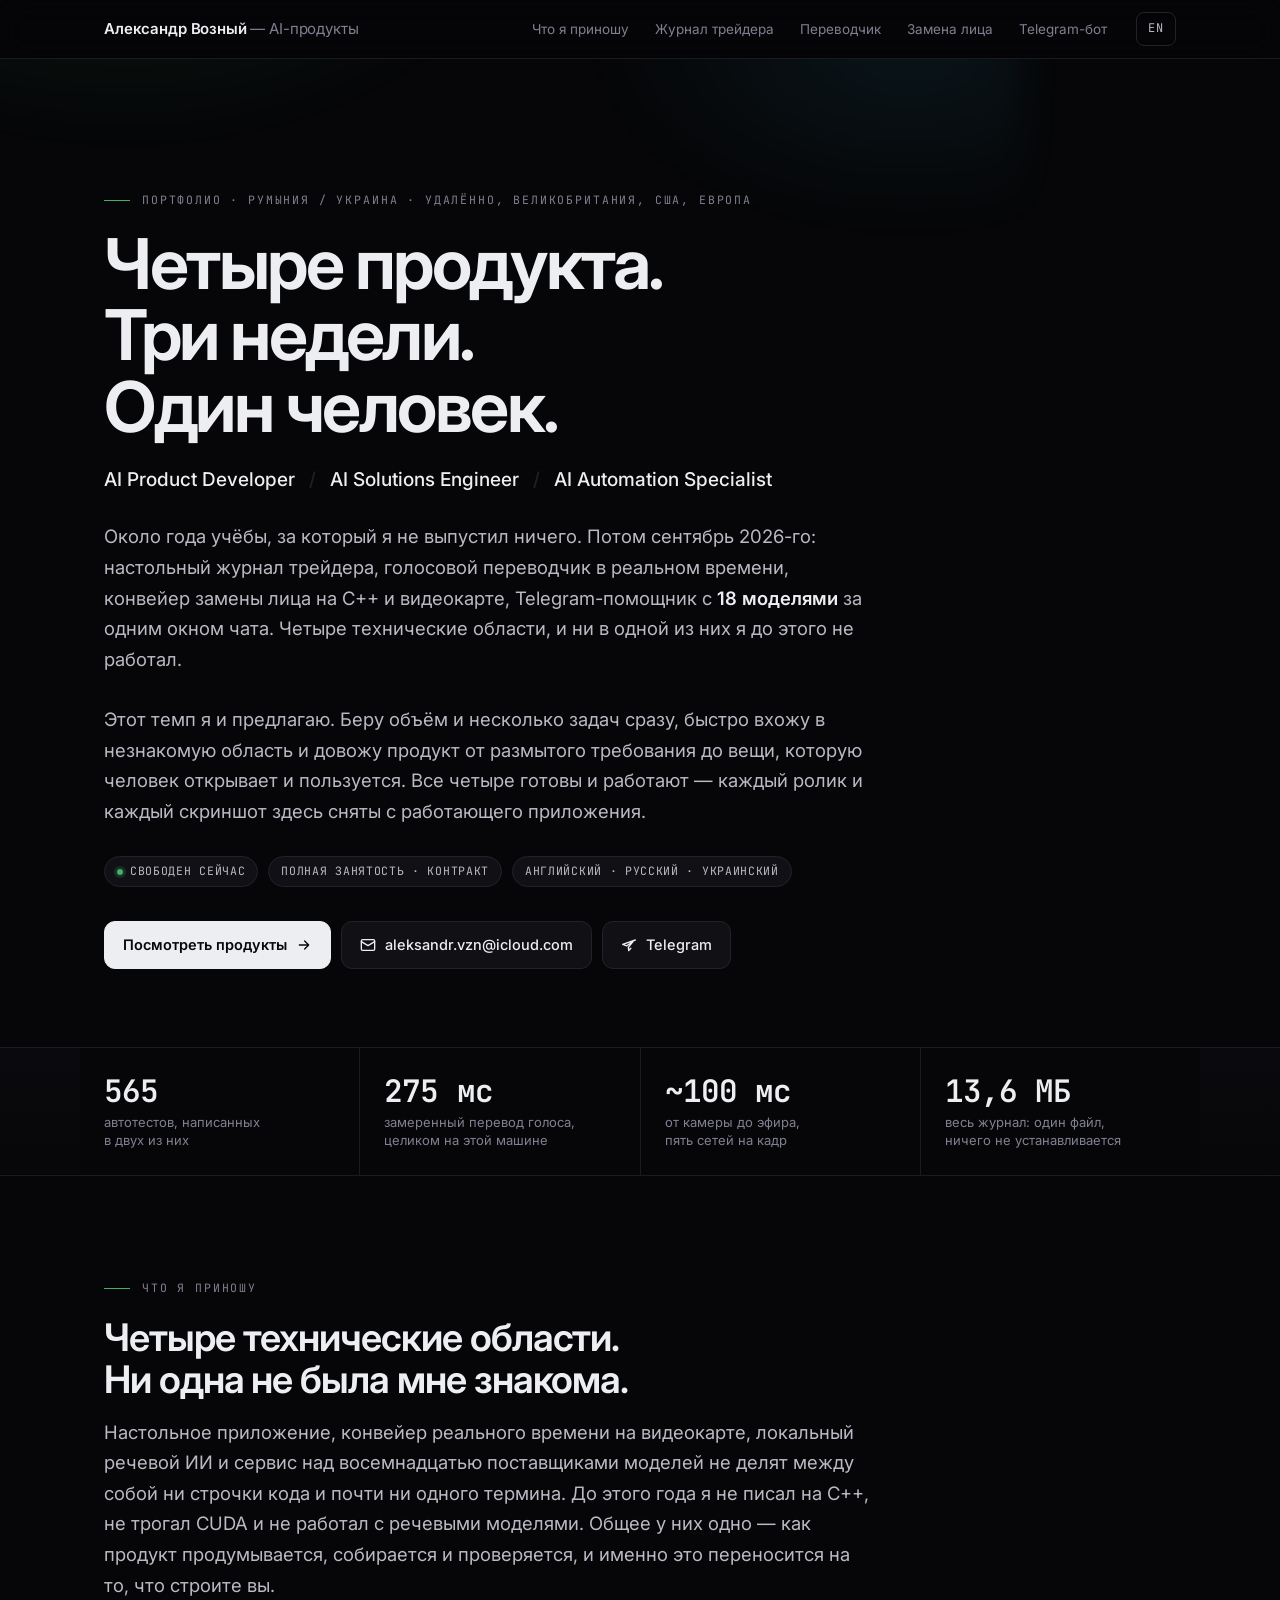
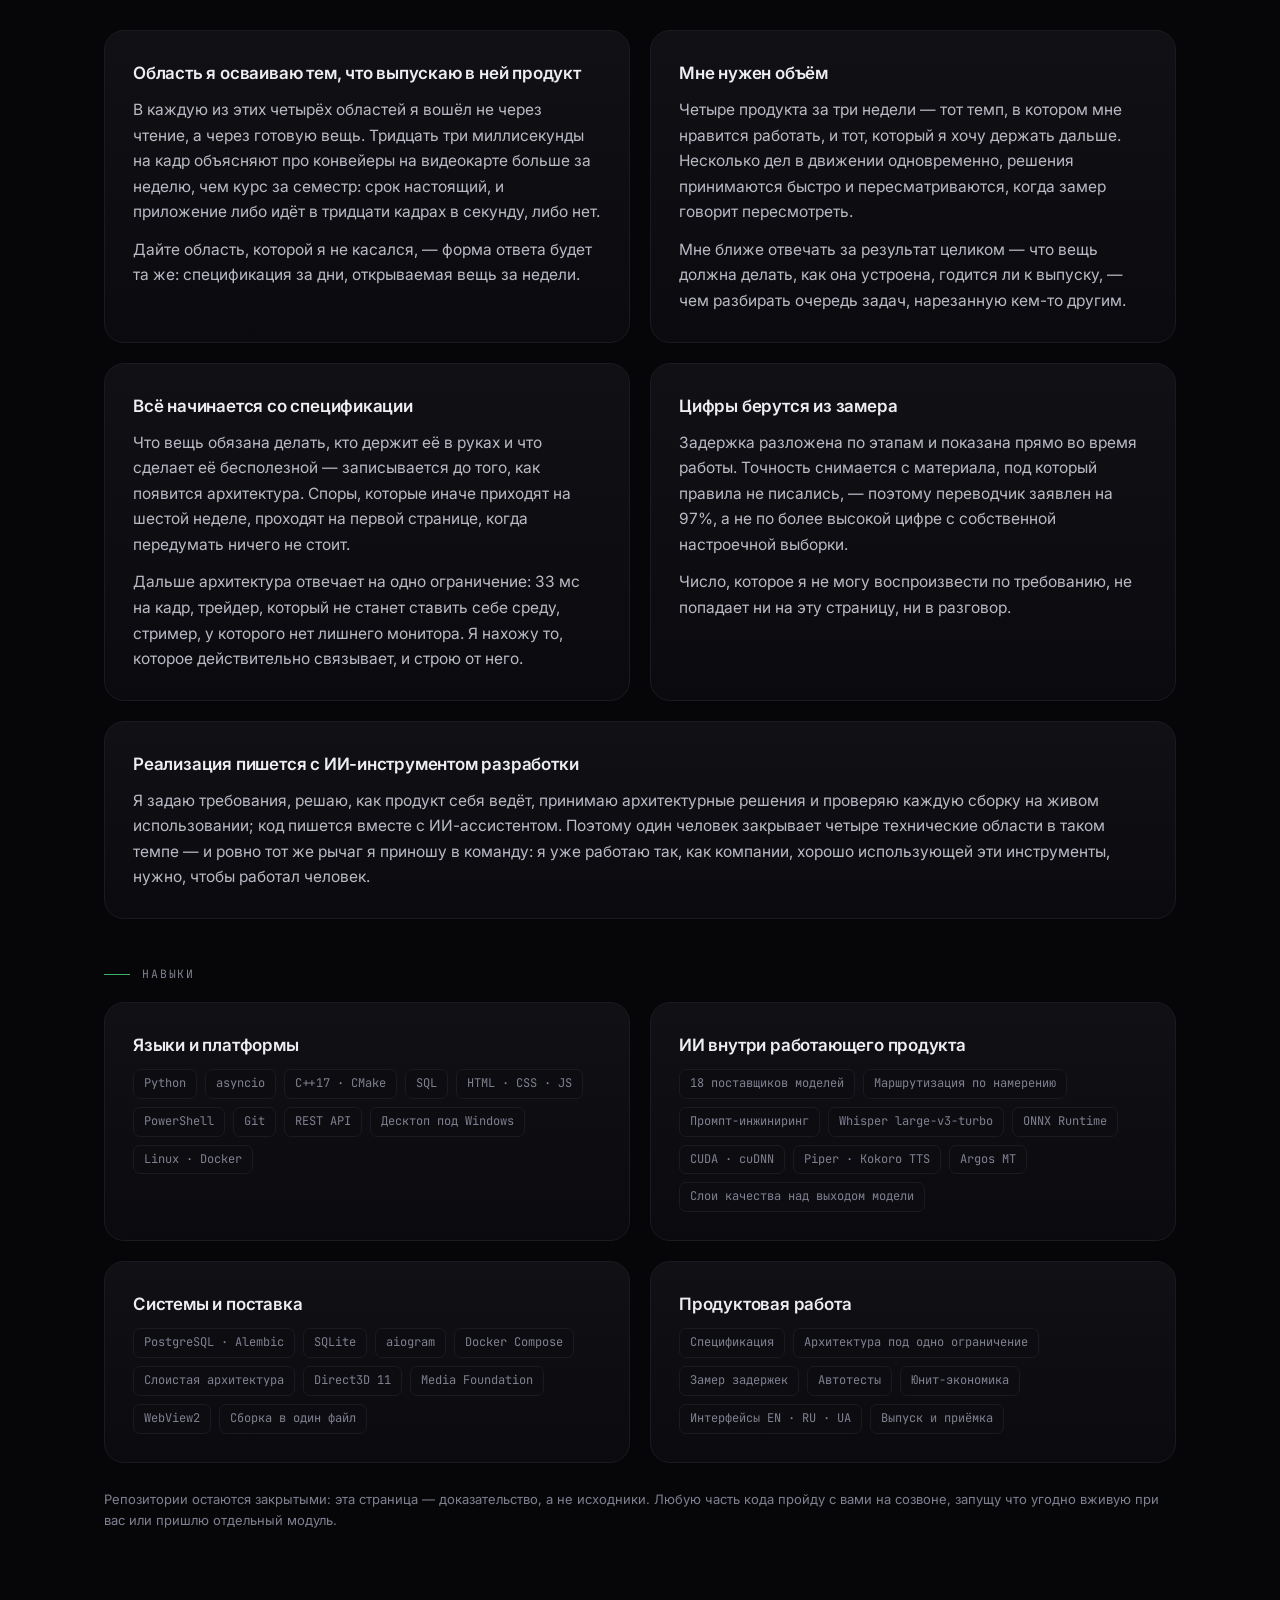
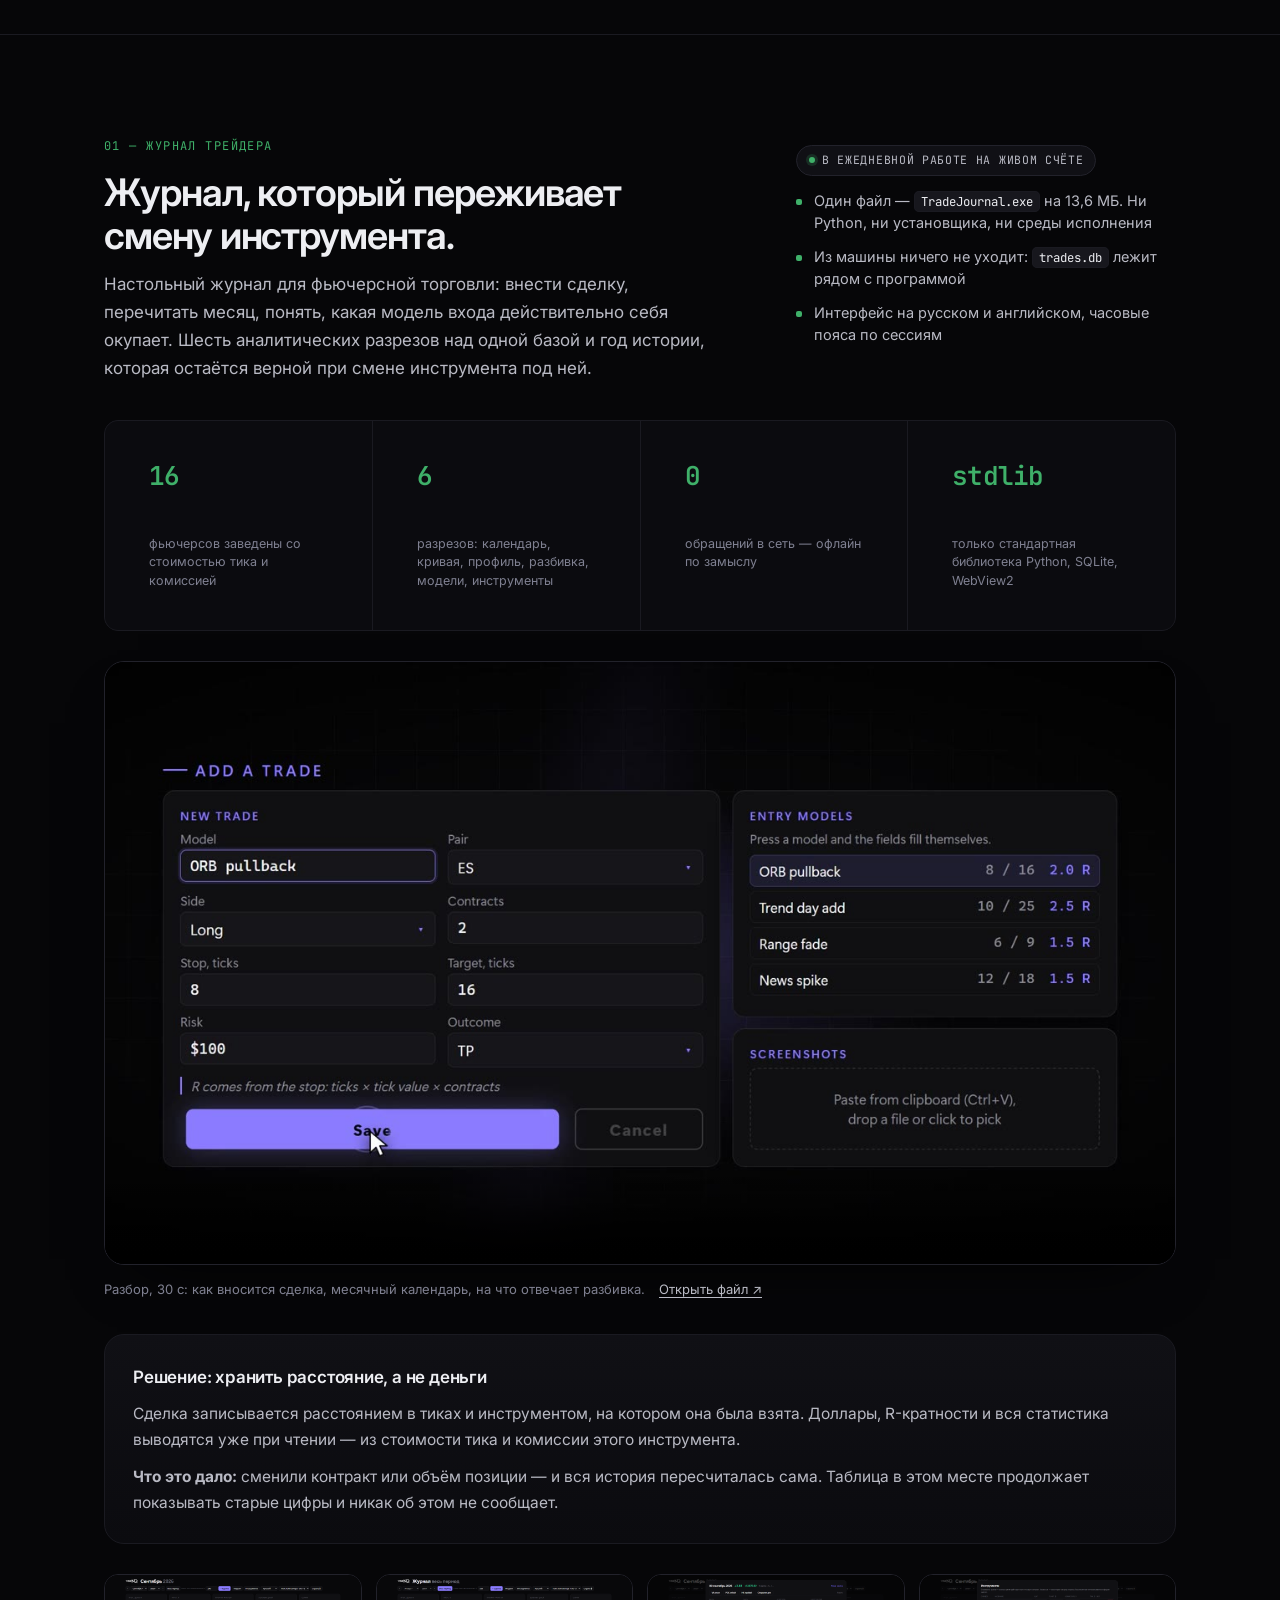
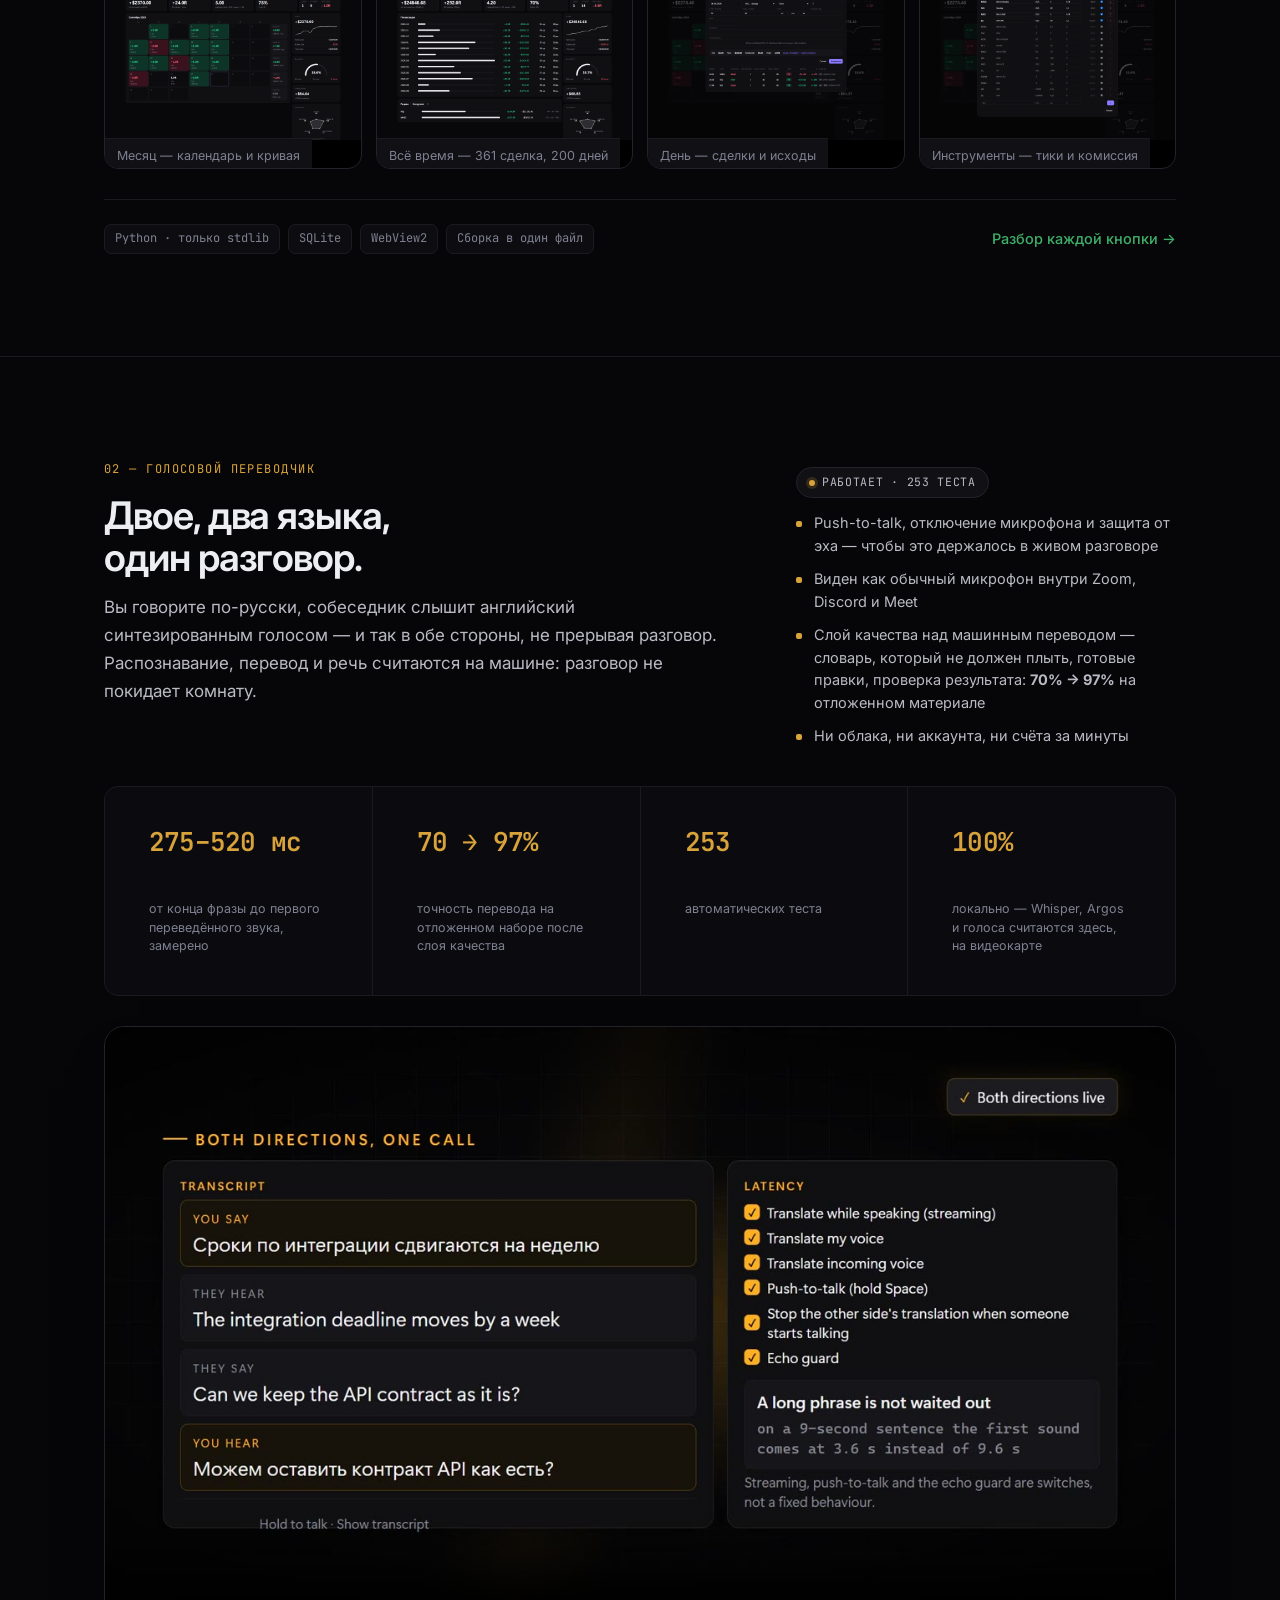
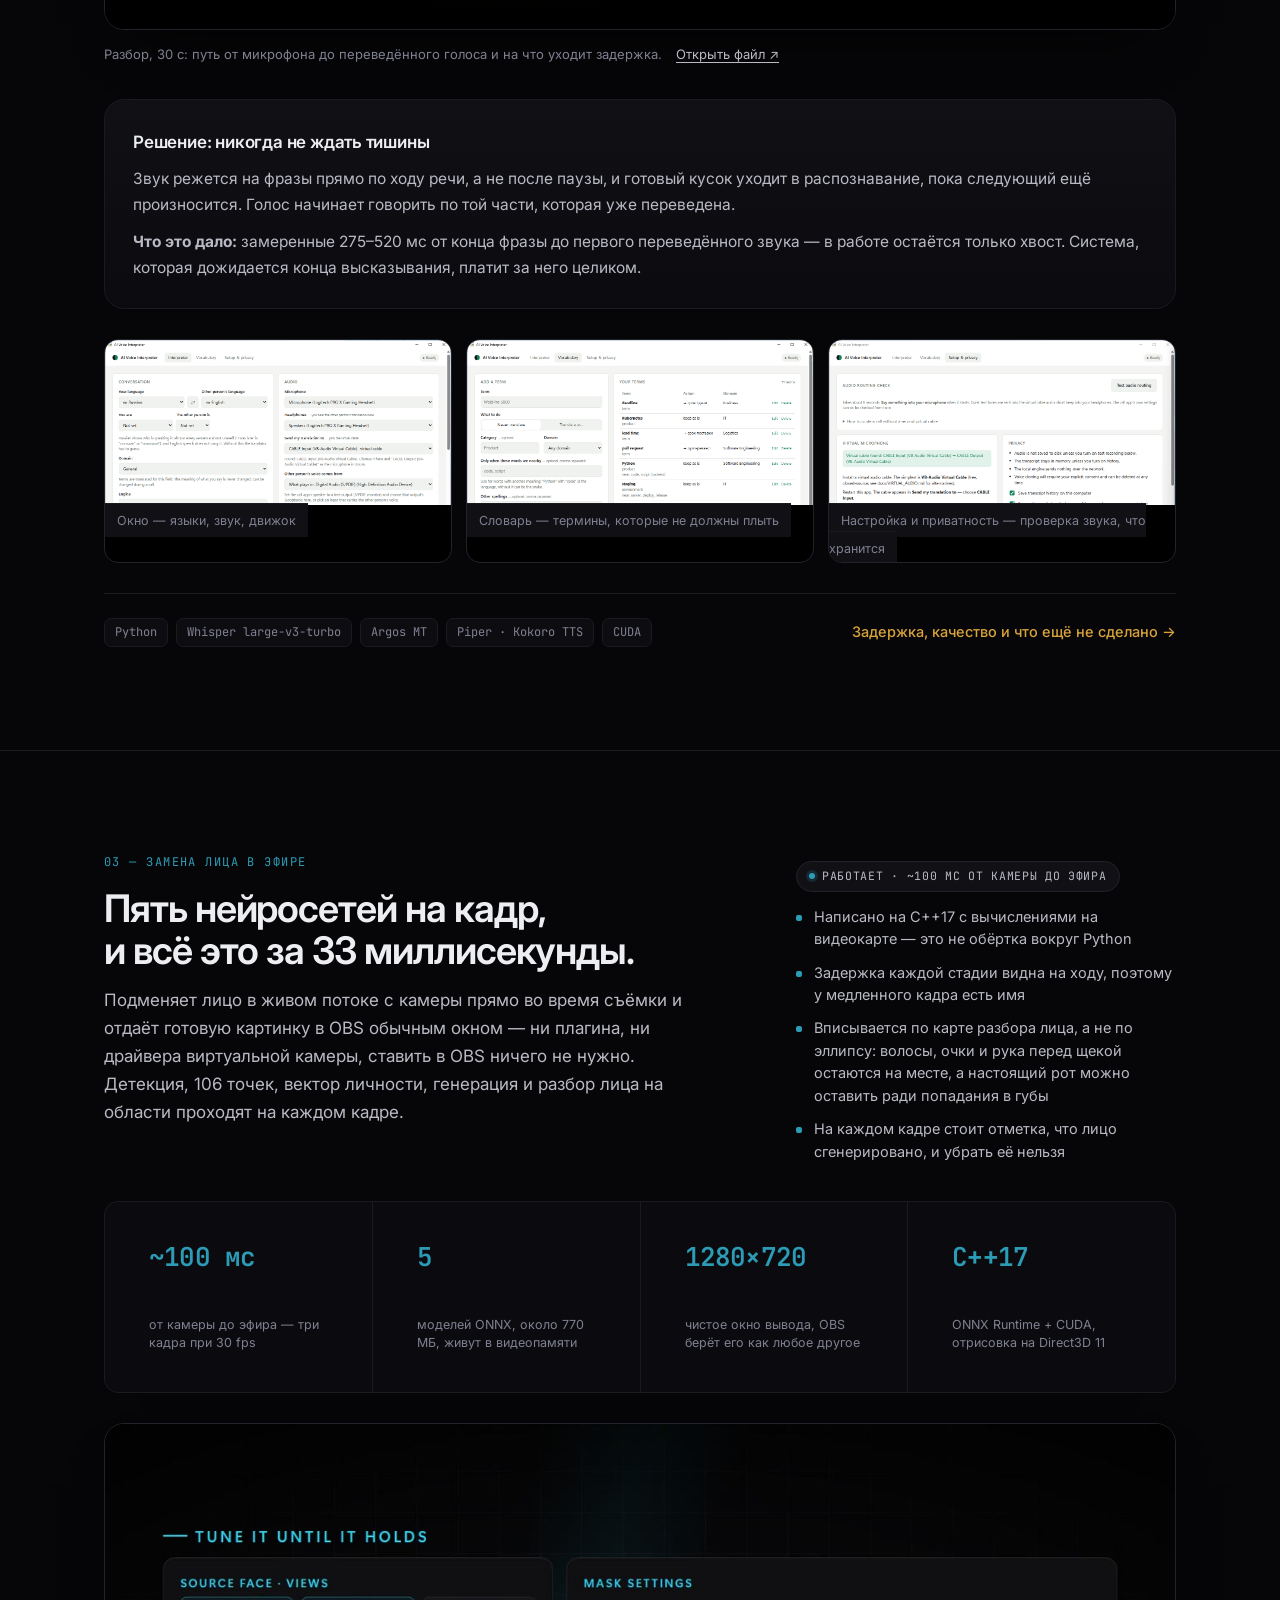
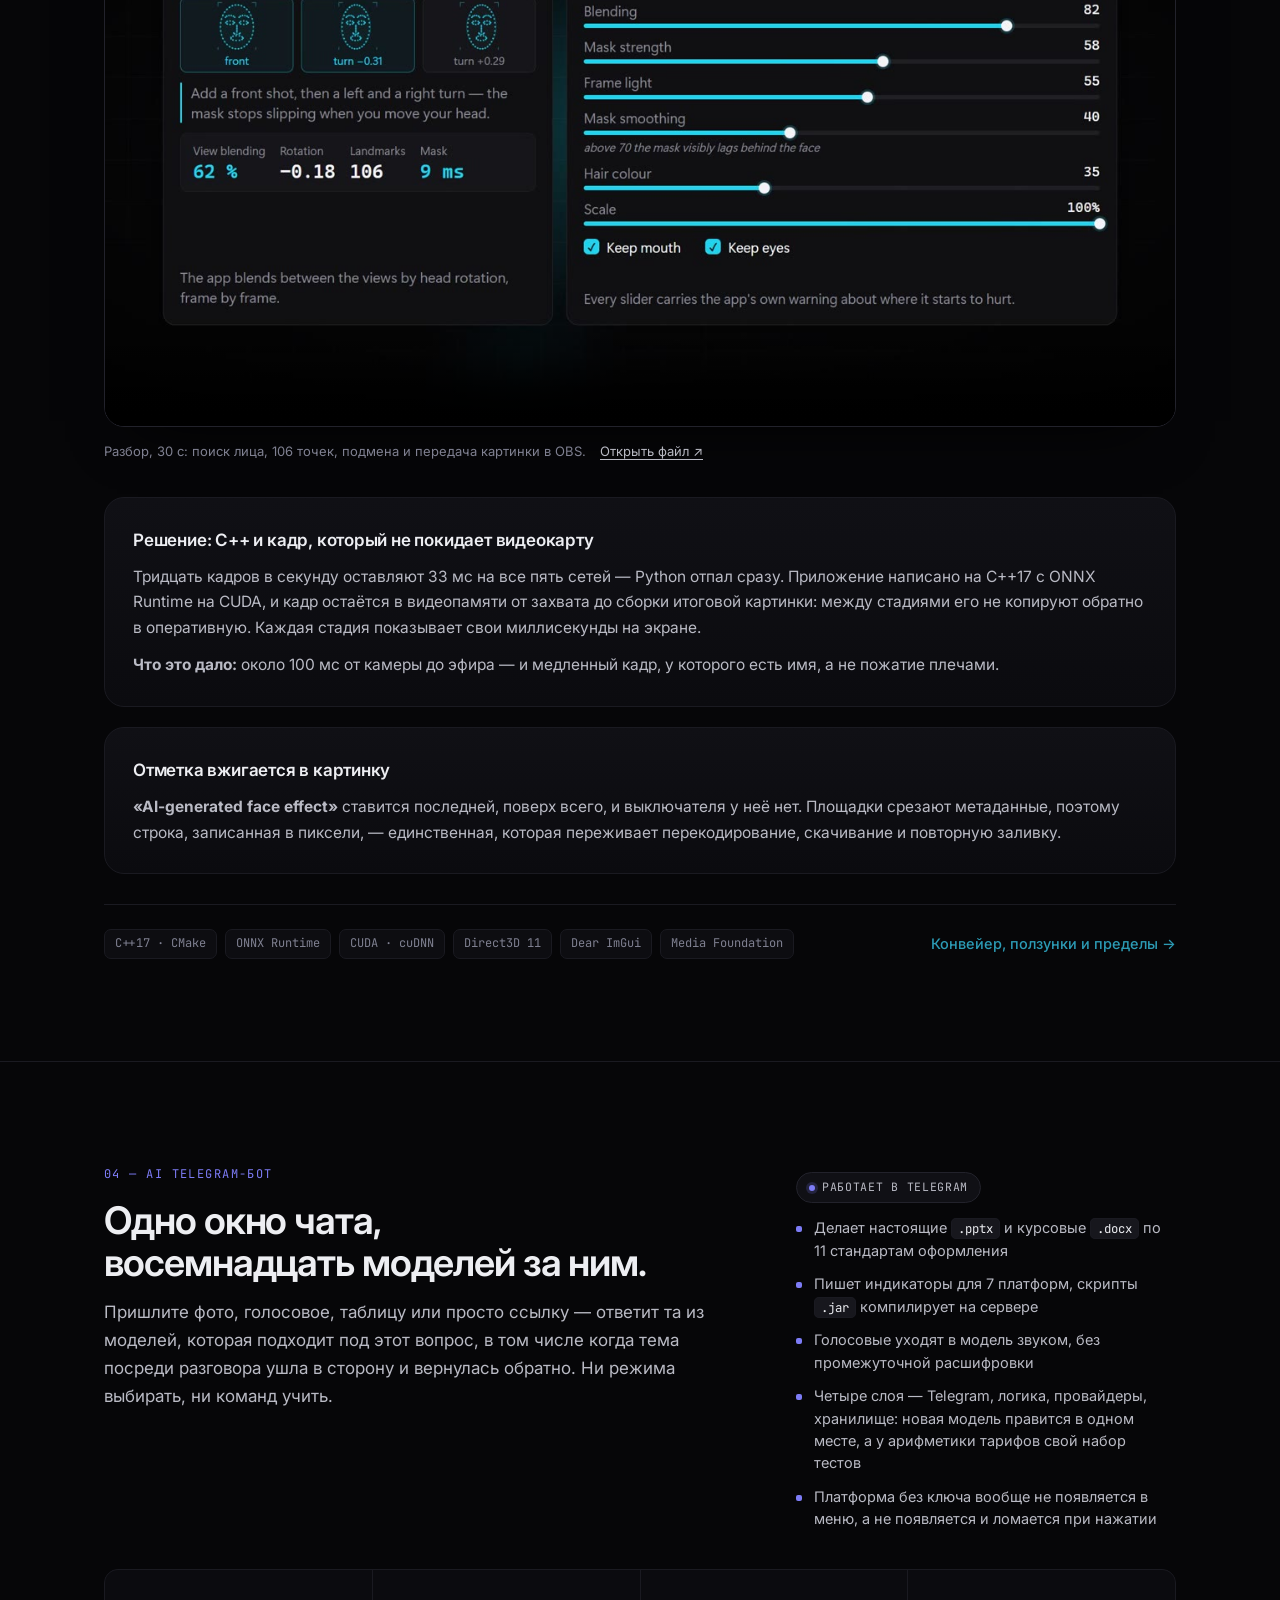
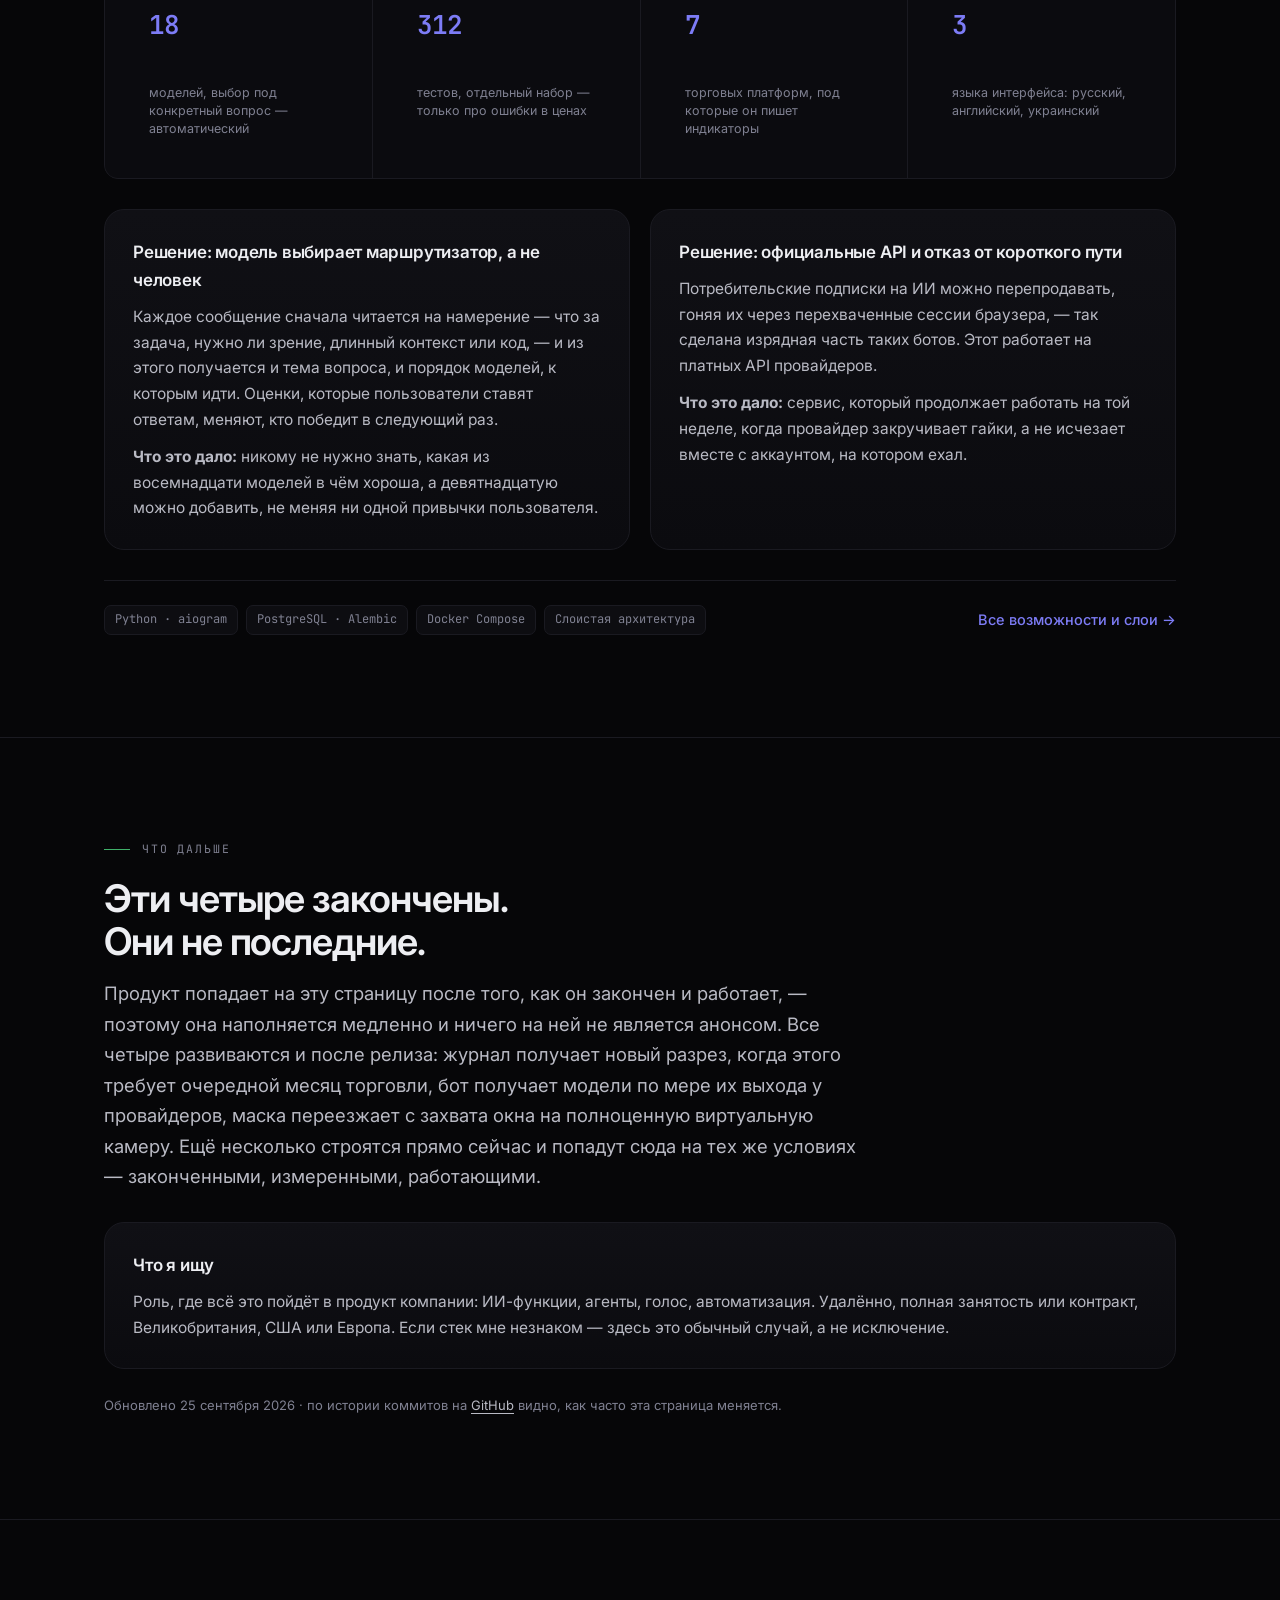
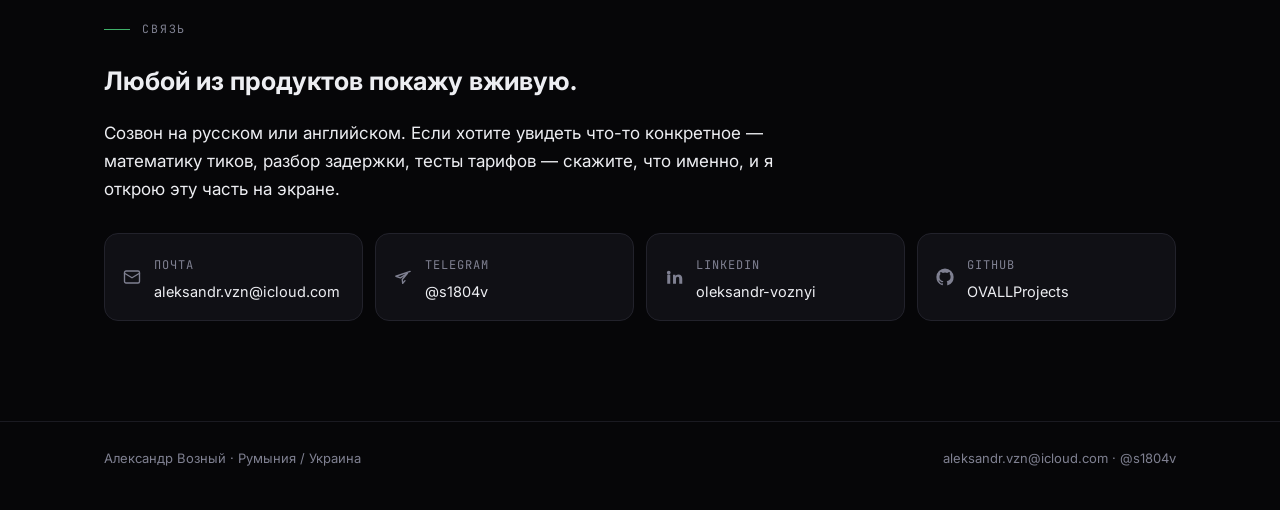
==== commit 4e1e5bc5: "Lead with the person: four products, three weeks, one person - Correct the timeline. The page claime" ====
--- a/ru.html
+++ b/ru.html
@@ -4,9 +4,9 @@
 <meta charset="utf-8">
 <meta name="viewport" content="width=device-width, initial-scale=1">
 <title>Александр Возный — AI Product Developer, Solutions Engineer, Automation Specialist</title>
-<meta name="description" content="Четыре готовых AI-продукта, и все работают: журнал трейдера, голосовой переводчик в реальном времени, замена лица в прямом эфире и Telegram-помощник на 18 моделях.">
+<meta name="description" content="Четыре готовых AI-продукта за три недели, в четырёх областях, в которых я раньше не работал: журнал трейдера, голосовой переводчик в реальном времени, замена лица в прямом эфире и Telegram-помощник на 18 моделях.">
 <meta property="og:title" content="Александр Возный — AI Product Developer">
-<meta property="og:description" content="Четыре готовых AI-продукта, и все работают. Ролики, скриншоты и разборы сняты с живых приложений.">
+<meta property="og:description" content="Четыре продукта, три недели, один человек. Ролики и скриншоты сняты с живых приложений.">
 <meta property="og:type" content="website">
 <meta property="og:image" content="media/poster/trade-journal.jpg">
 <meta name="theme-color" content="#060608">
@@ -21,6 +21,7 @@
   <div class="wrap">
     <a class="brand" href="#top">Александр Возный <span>— AI-продукты</span></a>
     <nav class="topnav">
+      <a href="#how">Что я приношу</a>
       <a href="#journal">Журнал трейдера</a>
       <a href="#interpreter">Переводчик</a>
       <a href="#face">Замена лица</a>
@@ -33,19 +34,22 @@
 <header class="hero" id="top">
   <div class="wrap">
     <p class="eyebrow">Портфолио · Румыния / Украина · удалённо, Великобритания, США, Европа</p>
-    <h1>Я делаю AI-продукты<br>и довожу их до работы.</h1>
+    <h1>Четыре продукта.<br>Три недели.<br>Один человек.</h1>
     <p class="roles">
       <b>AI Product Developer</b> <span class="sep">/</span>
       <b>AI Solutions Engineer</b> <span class="sep">/</span>
       <b>AI Automation Specialist</b>
     </p>
     <p class="lede">
-      Четыре проекта за последние полтора года, в одиночку, в четырёх разных технических
-      областях — спецификация, архитектура, реализация. Один каждый день работает на
-      <strong>живом торговом счёте</strong>, другой начинает переводить <strong>раньше, чем
-      собеседник договорил фразу</strong>, третий ставит подменённое лицо в прямой эфир за
-      <strong>~100&nbsp;мс</strong>, четвёртый держит <strong>18 моделей</strong> за одним окном
-      чата. Все четыре готовы и работают — каждый ролик и каждый скриншот здесь сняты с
+      Около года учёбы, за который я не выпустил ничего. Потом сентябрь 2026-го: настольный
+      журнал трейдера, голосовой переводчик в реальном времени, конвейер замены лица на C++ и
+      видеокарте, Telegram-помощник с <strong>18 моделями</strong> за одним окном чата. Четыре
+      технические области, и ни в одной из них я до этого не работал.
+    </p>
+    <p class="lede">
+      Этот темп я и предлагаю. Беру объём и несколько задач сразу, быстро вхожу в незнакомую
+      область и довожу продукт от размытого требования до вещи, которую человек открывает и
+      пользуется. Все четыре готовы и работают — каждый ролик и каждый скриншот здесь сняты с
       работающего приложения.
     </p>
     <div class="meta">
@@ -72,12 +76,102 @@
 
 <div class="strip">
   <div class="wrap">
-    <div class="cell"><div class="n">4</div><div class="k">готовых продукта,<br>и все работают</div></div>
-    <div class="cell"><div class="n">565</div><div class="k">автотестов<br>в двух из них</div></div>
-    <div class="cell"><div class="n">18</div><div class="k">моделей за одним<br>окном чата</div></div>
-    <div class="cell"><div class="n">275 мс</div><div class="k">лучшая замеренная<br>задержка перевода</div></div>
+    <div class="cell"><div class="n">565</div><div class="k">автотестов, написанных<br>в двух из них</div></div>
+    <div class="cell"><div class="n">275 мс</div><div class="k">замеренный перевод голоса,<br>целиком на этой машине</div></div>
+    <div class="cell"><div class="n">~100 мс</div><div class="k">от камеры до эфира,<br>пять сетей на кадр</div></div>
+    <div class="cell"><div class="n">13,6 МБ</div><div class="k">весь журнал: один файл,<br>ничего не устанавливается</div></div>
   </div>
 </div>
+
+<!-- ============ ЧТО Я ПРИНОШУ ============ -->
+<section class="section" id="how">
+  <div class="wrap">
+    <p class="eyebrow">Что я приношу</p>
+    <h2>Четыре технические области.<br>Ни одна не была мне знакома.</h2>
+    <p class="lede">Настольное приложение, конвейер реального времени на видеокарте, локальный
+    речевой ИИ и сервис над восемнадцатью поставщиками моделей не делят между собой ни строчки
+    кода и почти ни одного термина. До этого года я не писал на C++, не трогал CUDA и не работал
+    с речевыми моделями. Общее у них одно — как продукт продумывается, собирается и проверяется, и
+    именно это переносится на то, что строите вы.</p>
+
+    <div class="cols">
+      <div class="card">
+        <h3>Область я осваиваю тем, что выпускаю в ней продукт</h3>
+        <p>В каждую из этих четырёх областей я вошёл не через чтение, а через готовую вещь.
+        Тридцать три миллисекунды на кадр объясняют про конвейеры на видеокарте больше за неделю,
+        чем курс за семестр: срок настоящий, и приложение либо идёт в тридцати кадрах в секунду,
+        либо нет.</p>
+        <p>Дайте область, которой я не касался, — форма ответа будет та же: спецификация за дни,
+        открываемая вещь за недели.</p>
+      </div>
+      <div class="card">
+        <h3>Мне нужен объём</h3>
+        <p>Четыре продукта за три недели — тот темп, в котором мне нравится работать, и тот,
+        который я хочу держать дальше. Несколько дел в движении одновременно, решения принимаются
+        быстро и пересматриваются, когда замер говорит пересмотреть.</p>
+        <p>Мне ближе отвечать за результат целиком — что вещь должна делать, как она устроена,
+        годится ли к выпуску, — чем разбирать очередь задач, нарезанную кем-то другим.</p>
+      </div>
+    </div>
+
+    <div class="cols" style="margin-top:20px">
+      <div class="card">
+        <h3>Всё начинается со спецификации</h3>
+        <p>Что вещь обязана делать, кто держит её в руках и что сделает её бесполезной —
+        записывается до того, как появится архитектура. Споры, которые иначе приходят на шестой
+        неделе, проходят на первой странице, когда передумать ничего не стоит.</p>
+        <p>Дальше архитектура отвечает на одно ограничение: 33&nbsp;мс на кадр, трейдер, который не
+        станет ставить себе среду, стример, у которого нет лишнего монитора. Я нахожу то, которое
+        действительно связывает, и строю от него.</p>
+      </div>
+      <div class="card">
+        <h3>Цифры берутся из замера</h3>
+        <p>Задержка разложена по этапам и показана прямо во время работы. Точность снимается с
+        материала, под который правила не писались, — поэтому переводчик заявлен на 97%, а не по
+        более высокой цифре с собственной настроечной выборки.</p>
+        <p>Число, которое я не могу воспроизвести по требованию, не попадает ни на эту страницу, ни
+        в разговор.</p>
+      </div>
+    </div>
+
+    <div class="card" style="margin-top:20px">
+      <h3>Реализация пишется с ИИ-инструментом разработки</h3>
+      <p>Я задаю требования, решаю, как продукт себя ведёт, принимаю архитектурные решения и
+      проверяю каждую сборку на живом использовании; код пишется вместе с ИИ-ассистентом. Поэтому
+      один человек закрывает четыре технические области в таком темпе — и ровно тот же рычаг я
+      приношу в команду: я уже работаю так, как компании, хорошо использующей эти инструменты,
+      нужно, чтобы работал человек.</p>
+    </div>
+
+    <p class="eyebrow" style="margin-top:46px">Навыки</p>
+
+    <div class="cols">
+      <div class="card">
+        <h3>Языки и платформы</h3>
+        <ul class="chips"><li>Python</li><li>asyncio</li><li>C++17 · CMake</li><li>SQL</li><li>HTML · CSS · JS</li><li>PowerShell</li><li>Git</li><li>REST API</li><li>Десктоп под Windows</li><li>Linux · Docker</li></ul>
+      </div>
+      <div class="card">
+        <h3>ИИ внутри работающего продукта</h3>
+        <ul class="chips"><li>18 поставщиков моделей</li><li>Маршрутизация по намерению</li><li>Промпт-инжиниринг</li><li>Whisper large-v3-turbo</li><li>ONNX Runtime</li><li>CUDA · cuDNN</li><li>Piper · Kokoro TTS</li><li>Argos MT</li><li>Слои качества над выходом модели</li></ul>
+      </div>
+    </div>
+
+    <div class="cols" style="margin-top:20px">
+      <div class="card">
+        <h3>Системы и поставка</h3>
+        <ul class="chips"><li>PostgreSQL · Alembic</li><li>SQLite</li><li>aiogram</li><li>Docker Compose</li><li>Слоистая архитектура</li><li>Direct3D 11</li><li>Media Foundation</li><li>WebView2</li><li>Сборка в один файл</li></ul>
+      </div>
+      <div class="card">
+        <h3>Продуктовая работа</h3>
+        <ul class="chips"><li>Спецификация</li><li>Архитектура под одно ограничение</li><li>Замер задержек</li><li>Автотесты</li><li>Юнит-экономика</li><li>Интерфейсы EN · RU · UA</li><li>Выпуск и приёмка</li></ul>
+      </div>
+    </div>
+
+    <p class="note">Репозитории остаются закрытыми: эта страница — доказательство, а не исходники.
+    Любую часть кода пройду с вами на созвоне, запущу что угодно вживую при вас или пришлю
+    отдельный модуль.</p>
+  </div>
+</section>
 
 <!-- ============ 01 ЖУРНАЛ ============ -->
 <section class="section project" id="journal" data-accent="journal">
@@ -119,24 +213,14 @@
       <a href="media/video/trade-journal.mp4">Открыть файл ↗</a>
     </p>
 
-    <div class="cols" style="margin-bottom:30px">
-      <div class="card">
-        <h3>Решение: хранить расстояние, а не деньги</h3>
-        <p>Сделка записывается расстоянием в тиках и инструментом, на котором она была взята.
-        Доллары, R-кратности и вся статистика выводятся уже при чтении — из стоимости тика и
-        комиссии этого инструмента.</p>
-        <p><strong>Что это дало:</strong> сменили контракт или объём позиции — и вся история
-        пересчиталась сама. Таблица в этом месте продолжает показывать старые цифры и никак об
-        этом не сообщает.</p>
-      </div>
-      <div class="card">
-        <h3>Решение: один файл и ничего не устанавливать</h3>
-        <p>Интерфейс — HTML, который рисует WebView2, уже встроенный в Windows. Логика под ним —
-        стандартная библиотека Python и SQLite: ни фреймворка, ни стороннего пакета.</p>
-        <p><strong>Что это дало:</strong> журнал поставляется одним исполняемым файлом на
-        13,6&nbsp;МБ. Он открывается на машине, где ничего не подготовлено, и через год нечему
-        ломаться в зависимостях.</p>
-      </div>
+    <div class="card" style="margin-bottom:30px">
+      <h3>Решение: хранить расстояние, а не деньги</h3>
+      <p>Сделка записывается расстоянием в тиках и инструментом, на котором она была взята.
+      Доллары, R-кратности и вся статистика выводятся уже при чтении — из стоимости тика и
+      комиссии этого инструмента.</p>
+      <p><strong>Что это дало:</strong> сменили контракт или объём позиции — и вся история
+      пересчиталась сама. Таблица в этом месте продолжает показывать старые цифры и никак об
+      этом не сообщает.</p>
     </div>
 
     <div class="shots">
@@ -171,6 +255,7 @@
         <ul class="p-facts">
           <li>Push-to-talk, отключение микрофона и защита от эха — чтобы это держалось в живом разговоре</li>
           <li>Виден как обычный микрофон внутри Zoom, Discord и Meet</li>
+          <li>Слой качества над машинным переводом — словарь, который не должен плыть, готовые правки, проверка результата: <strong>70% → 97%</strong> на отложенном материале</li>
           <li>Ни облака, ни аккаунта, ни счёта за минуты</li>
         </ul>
       </aside>
@@ -193,26 +278,14 @@
       <a href="media/video/voice-interpreter.mp4">Открыть файл ↗</a>
     </p>
 
-    <div class="cols" style="margin-bottom:30px">
-      <div class="card">
-        <h3>Решение: никогда не ждать тишины</h3>
-        <p>Звук режется на фразы прямо по ходу речи, а не после паузы, и готовый кусок уходит в
-        распознавание, пока следующий ещё произносится. Голос начинает говорить по той части,
-        которая уже переведена.</p>
-        <p><strong>Что это дало:</strong> замеренные 275–520&nbsp;мс от конца фразы до первого
-        переведённого звука — в работе остаётся только хвост. Система, которая дожидается конца
-        высказывания, платит за него целиком.</p>
-      </div>
-      <div class="card">
-        <h3>Решение: второй проход по переводу</h3>
-        <p>Машинный перевод сам по себе попадал примерно в 70% случаев на моём материале. За ним
-        стоит слой качества: словарь терминов, которые не должны плыть, правки для конструкций,
-        которые модель ломает стабильно, и проверка, что на выходе вообще получилось
-        предложение.</p>
-        <p><strong>Что это дало:</strong> 97% на отложенном наборе, под который правила не
-        писались, — та цифра, которую стоит называть, а не более высокая с материала, на котором
-        их настраивали.</p>
-      </div>
+    <div class="card" style="margin-bottom:30px">
+      <h3>Решение: никогда не ждать тишины</h3>
+      <p>Звук режется на фразы прямо по ходу речи, а не после паузы, и готовый кусок уходит в
+      распознавание, пока следующий ещё произносится. Голос начинает говорить по той части,
+      которая уже переведена.</p>
+      <p><strong>Что это дало:</strong> замеренные 275–520&nbsp;мс от конца фразы до первого
+      переведённого звука — в работе остаётся только хвост. Система, которая дожидается конца
+      высказывания, платит за него целиком.</p>
     </div>
 
     <div class="shots">
@@ -247,6 +320,7 @@
         <ul class="p-facts">
           <li>Написано на C++17 с вычислениями на видеокарте — это не обёртка вокруг Python</li>
           <li>Задержка каждой стадии видна на ходу, поэтому у медленного кадра есть имя</li>
+          <li>Вписывается по карте разбора лица, а не по эллипсу: волосы, очки и рука перед щекой остаются на месте, а настоящий рот можно оставить ради попадания в губы</li>
           <li>На каждом кадре стоит отметка, что лицо сгенерировано, и убрать её нельзя</li>
         </ul>
       </aside>
@@ -269,24 +343,14 @@
       <a href="media/video/live-face-mask.mp4">Открыть файл ↗</a>
     </p>
 
-    <div class="cols" style="margin-bottom:30px">
-      <div class="card">
-        <h3>Решение: C++ и кадр, который не покидает видеокарту</h3>
-        <p>Тридцать кадров в секунду оставляют 33&nbsp;мс на все пять сетей — Python отпал сразу.
-        Приложение написано на C++17 с ONNX Runtime на CUDA, и кадр остаётся в видеопамяти от
-        захвата до сборки итоговой картинки: между стадиями его не копируют обратно в
-        оперативную. Каждая стадия показывает свои миллисекунды на экране.</p>
-        <p><strong>Что это дало:</strong> около 100&nbsp;мс от камеры до эфира — и медленный кадр,
-        у которого есть имя, а не пожатие плечами.</p>
-      </div>
-      <div class="card">
-        <h3>Решение: резать по лицу, а не по эллипсу</h3>
-        <p>Сгенерированное лицо вписывается по карте разбора, посчитанной на этом же кадре,
-        поэтому волосы, очки и рука, проходящая перед щекой, остаются на месте. Собственные рот и
-        глаза можно не трогать.</p>
-        <p><strong>Что это дало:</strong> попадание в губы остаётся точным, потому что на экране
-        двигается настоящий рот — та деталь, по которой подмену замечают раньше всего.</p>
-      </div>
+    <div class="card" style="margin-bottom:20px">
+      <h3>Решение: C++ и кадр, который не покидает видеокарту</h3>
+      <p>Тридцать кадров в секунду оставляют 33&nbsp;мс на все пять сетей — Python отпал сразу.
+      Приложение написано на C++17 с ONNX Runtime на CUDA, и кадр остаётся в видеопамяти от
+      захвата до сборки итоговой картинки: между стадиями его не копируют обратно в оперативную.
+      Каждая стадия показывает свои миллисекунды на экране.</p>
+      <p><strong>Что это дало:</strong> около 100&nbsp;мс от камеры до эфира — и медленный кадр, у
+      которого есть имя, а не пожатие плечами.</p>
     </div>
 
     <div class="card" style="margin-bottom:30px">
@@ -324,6 +388,8 @@
           <li>Делает настоящие <code>.pptx</code> и курсовые <code>.docx</code> по 11 стандартам оформления</li>
           <li>Пишет индикаторы для 7 платформ, скрипты <code>.jar</code> компилирует на сервере</li>
           <li>Голосовые уходят в модель звуком, без промежуточной расшифровки</li>
+          <li>Четыре слоя — Telegram, логика, провайдеры, хранилище: новая модель правится в одном месте, а у арифметики тарифов свой набор тестов</li>
+          <li>Платформа без ключа вообще не появляется в меню, а не появляется и ломается при нажатии</li>
         </ul>
       </aside>
     </div>
@@ -355,122 +421,29 @@
       </div>
     </div>
 
-    <div class="cols" style="margin-bottom:30px">
-      <div class="card">
-        <h3>Решение: четыре слоя, чтобы правка ложилась в один</h3>
-        <p>Telegram, бизнес-логика, провайдеры и хранилище разведены, и границы между ними
-        соблюдаются. Новая модель — правка в слое провайдеров, новый язык интерфейса — в
-        представлении, арифметика тарифов лежит в одном месте и со своим набором тестов.</p>
-        <p><strong>Что это дало:</strong> восемнадцать провайдеров и три языка, накопленные со
-        временем, не превратили код в клубок.</p>
-      </div>
-      <div class="card">
-        <h3>Нет ключа — функция скрыта</h3>
-        <p>Бот запускается с одним ключом провайдера — хватает бесплатного Gemini. Платформа без
-        ключа вообще не появляется в меню, а не появляется и ломается при нажатии. Ничто в
-        интерфейсе не выглядит живым, ничего при этом не делая.</p>
-      </div>
-    </div>
-
-    <div class="p-foot">
+    <div class="p-foot" style="margin-top:30px">
       <ul class="chips"><li>Python · aiogram</li><li>PostgreSQL · Alembic</li><li>Docker Compose</li><li>Слоистая архитектура</li></ul>
       <a class="deep" href="projects/ai-telegram-bot.ru.md">Все возможности и слои →</a>
     </div>
   </div>
 </section>
 
-<!-- ============ КАК ============ -->
-<section class="section">
-  <div class="wrap">
-    <p class="eyebrow">Как я работаю</p>
-    <h2>Технически общего нет ничего.<br>Способ работы один.</h2>
-    <p class="lede">Настольное приложение, конвейер реального времени на видеокарте, локальный
-    речевой ИИ и сервис поверх восемнадцати провайдеров не делят ни строчки кода и почти не
-    делят словарь. Общее у них — то, как каждый был решён, построен и проверен; и переносится на
-    чужой продукт именно эта часть.</p>
-
-    <div class="cols">
-      <div class="card">
-        <h3>Всё начинается со спецификации</h3>
-        <p>Что вещь обязана делать, у кого она в руках и что сделает её бесполезной — записано до
-        того, как появилась архитектура. Споры, которые иначе приходят на шестой неделе, проходят
-        на первой странице, пока передумать ничего не стоит.</p>
-      </div>
-      <div class="card">
-        <h3>Архитектура отвечает одному ограничению</h3>
-        <p>У каждого продукта есть одно ограничение, задающее его форму: 33&nbsp;мс на кадр,
-        трейдер, который не станет ставить среду исполнения, стример, у которого нет лишнего
-        монитора под окно вывода. Я нахожу то, которое действительно держит, и строю от него.</p>
-      </div>
-    </div>
-
-    <div class="cols" style="margin-top:20px">
-      <div class="card">
-        <h3>Цифры берутся из замера</h3>
-        <p>Задержка разложена по стадиям и показана прямо во время работы, точность снята с
-        материала, которого правила не видели. Любая цифра, которую я не могу воспроизвести по
-        требованию, не попадает ни на эту страницу, ни в разговор.</p>
-      </div>
-      <div class="card">
-        <h3>Сбой называют, а не прячут</h3>
-        <p>Функция, которая не может работать, показана выключенной, причина рядом. Когда камера
-        отдаёт не тот формат пикселей, приложение так и говорит, вместо того чтобы оставить
-        человека с плохим fps и догадками.</p>
-      </div>
-    </div>
-
-    <div class="cols" style="margin-top:20px">
-      <div class="card">
-        <h3>Реализация пишется вместе с ИИ-инструментом</h3>
-        <p>Я ставлю требования, решаю, как продукт себя ведёт, принимаю архитектурные решения и
-        проверяю каждую сборку на реальной работе; код пишется вместе с ИИ-помощником. Именно
-        поэтому один человек закрывает четыре технические области за полтора года — и ровно тот же
-        рычаг я приношу в команду.</p>
-      </div>
-      <div class="card">
-        <h3>Что на этой странице есть, а чего нет</h3>
-        <p>Репозитории остаются закрытыми: здесь доказательство, а не исходники. Готов разобрать
-        любую часть кода на созвоне, запустить что угодно из этого вживую при вас или отдать
-        отдельный модуль.</p>
-      </div>
-    </div>
-  </div>
-</section>
-
 <!-- ============ ЧТО ДАЛЬШЕ ============ -->
 <section class="section" id="next">
   <div class="wrap">
     <p class="eyebrow">Что дальше</p>
-    <h2>Четыре готовых продукта.<br>Следующие в работе.</h2>
-    <p class="lede">Проект попадает на эту страницу после того, как он закончен и работает, —
-    поэтому она наполняется медленно, зато всё на ней готово. На четырёх работа не
-    остановилась.</p>
-    <div class="meta">
-      <span class="pill"><span class="dot"></span>4 готовы и работают</span>
-      <span class="pill">Следующие в разработке</span>
-    </div>
-    <div class="cols">
-      <div class="card">
-        <h3>Готовы, в работе и продолжают расти</h3>
-        <p>Все четыре собраны, протестированы и работают — журнал каждый торговый день на живом
-        счёте. И каждый развивается после релиза: журнал получает
-        новый разрез, когда этого требует очередной месяц торговли, бот получает модели по мере их
-        выхода у провайдеров, а маска переезжает с захвата окна на полноценную виртуальную
-        камеру.</p>
-      </div>
-      <div class="card">
-        <h3>Те, что будут после этих</h3>
-        <p>Ещё несколько строятся прямо сейчас и попадут сюда на тех же условиях, что и эти
-        четыре: законченными, измеренными и работающими. Страница пополняется готовыми
-        продуктами, а не анонсами.</p>
-      </div>
-    </div>
-    <div class="card" style="margin-top:20px">
+    <h2>Эти четыре закончены.<br>Они не последние.</h2>
+    <p class="lede">Продукт попадает на эту страницу после того, как он закончен и работает, —
+    поэтому она наполняется медленно и ничего на ней не является анонсом. Все четыре развиваются
+    и после релиза: журнал получает новый разрез, когда этого требует очередной месяц торговли,
+    бот получает модели по мере их выхода у провайдеров, маска переезжает с захвата окна на
+    полноценную виртуальную камеру. Ещё несколько строятся прямо сейчас и попадут сюда на тех же
+    условиях — законченными, измеренными, работающими.</p>
+    <div class="card">
       <h3>Что я ищу</h3>
-      <p>Роль, где всё это пойдёт в продукт компании: ИИ-функции, агенты, голос, автоматизация —
-      то расстояние между ещё размытым требованием и вещью, которую клиент открывает. Удалённо,
-      полная занятость или контракт, Великобритания, США или Европа. Быстро вхожу в чужую
-      предметную область и предпочитаю отвечать за результат, а не за очередь задач.</p>
+      <p>Роль, где всё это пойдёт в продукт компании: ИИ-функции, агенты, голос, автоматизация.
+      Удалённо, полная занятость или контракт, Великобритания, США или Европа. Если стек мне
+      незнаком — здесь это обычный случай, а не исключение.</p>
     </div>
     <p class="note">Обновлено 25 сентября 2026 · по истории коммитов на
     <a href="https://github.com/OVALLProjects/portfolio">GitHub</a> видно, как часто эта страница
@@ -510,7 +483,7 @@
 <footer>
   <div class="wrap">
     <span>Александр Возный · Румыния / Украина</span>
-    <span>Каждый скриншот и ролик на этой странице сняты с работающего приложения.</span>
+    <span>aleksandr.vzn@icloud.com · @s1804v</span>
   </div>
 </footer>
 
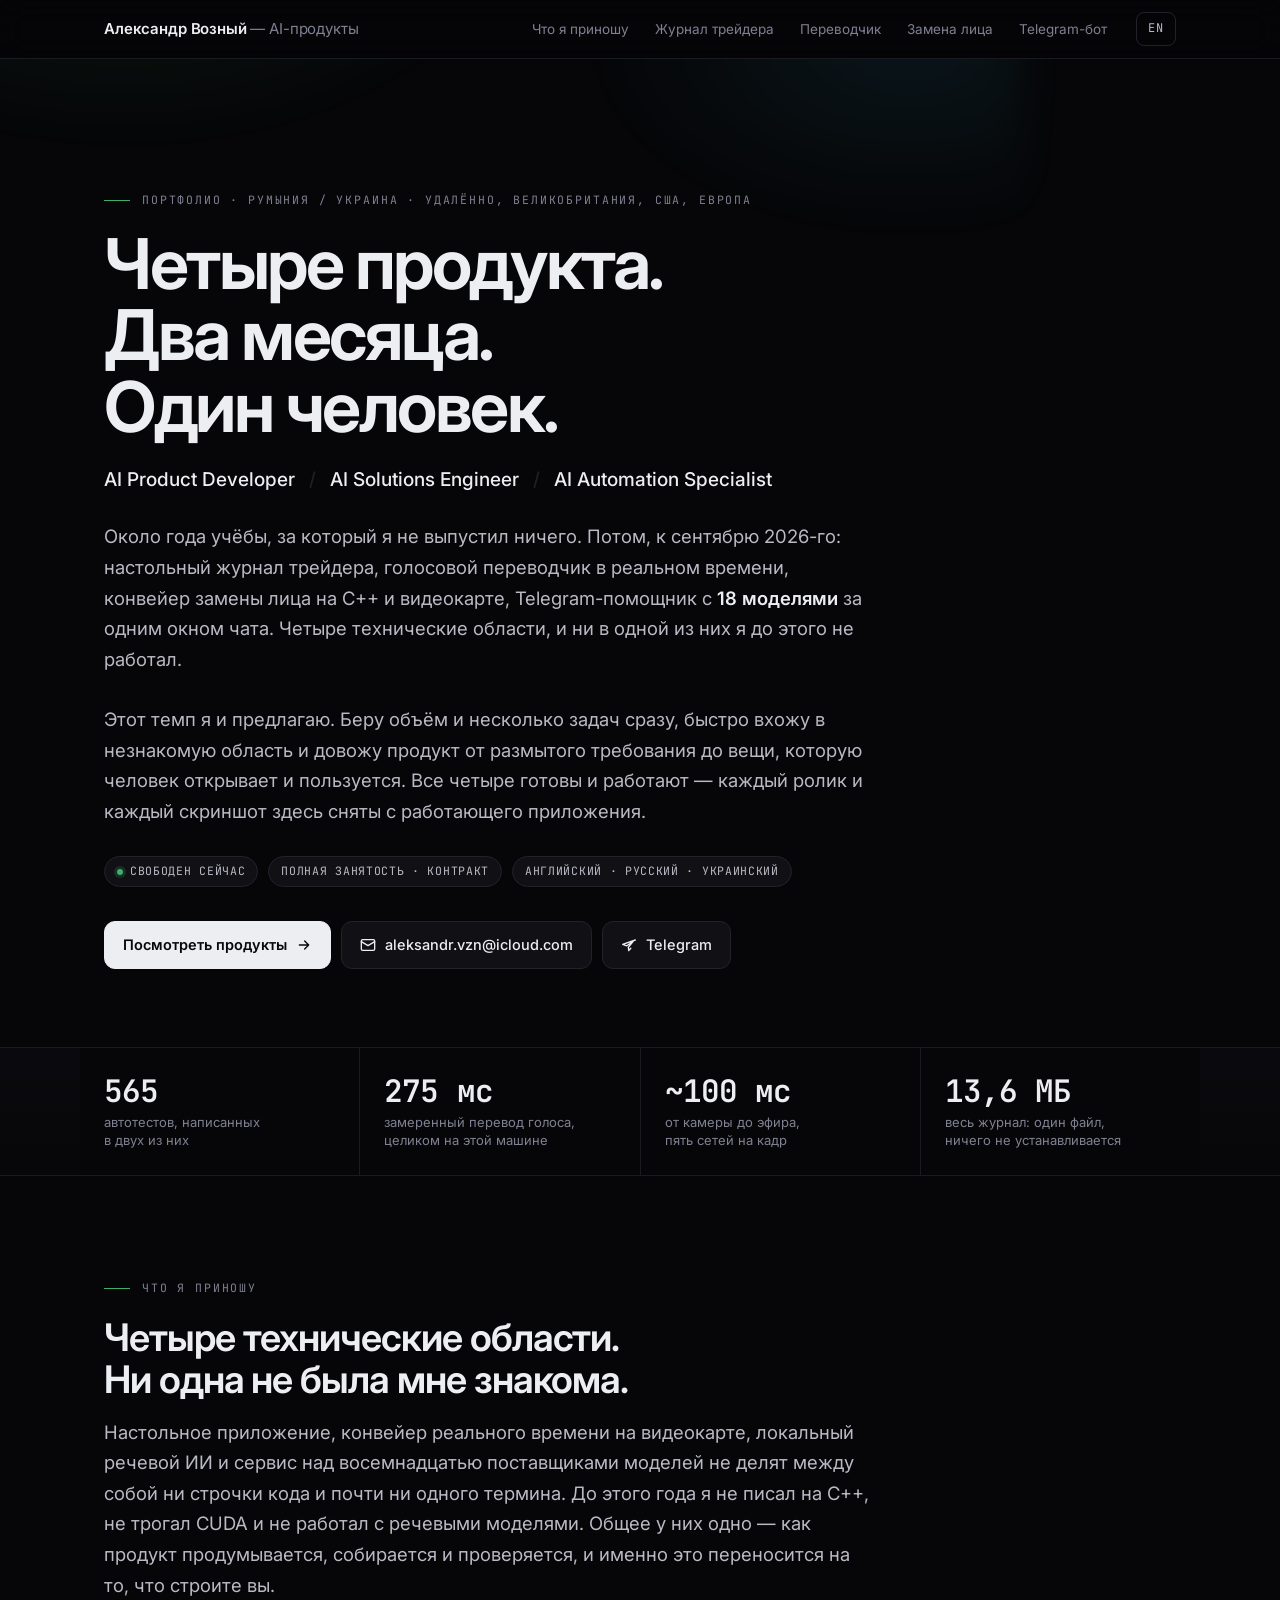
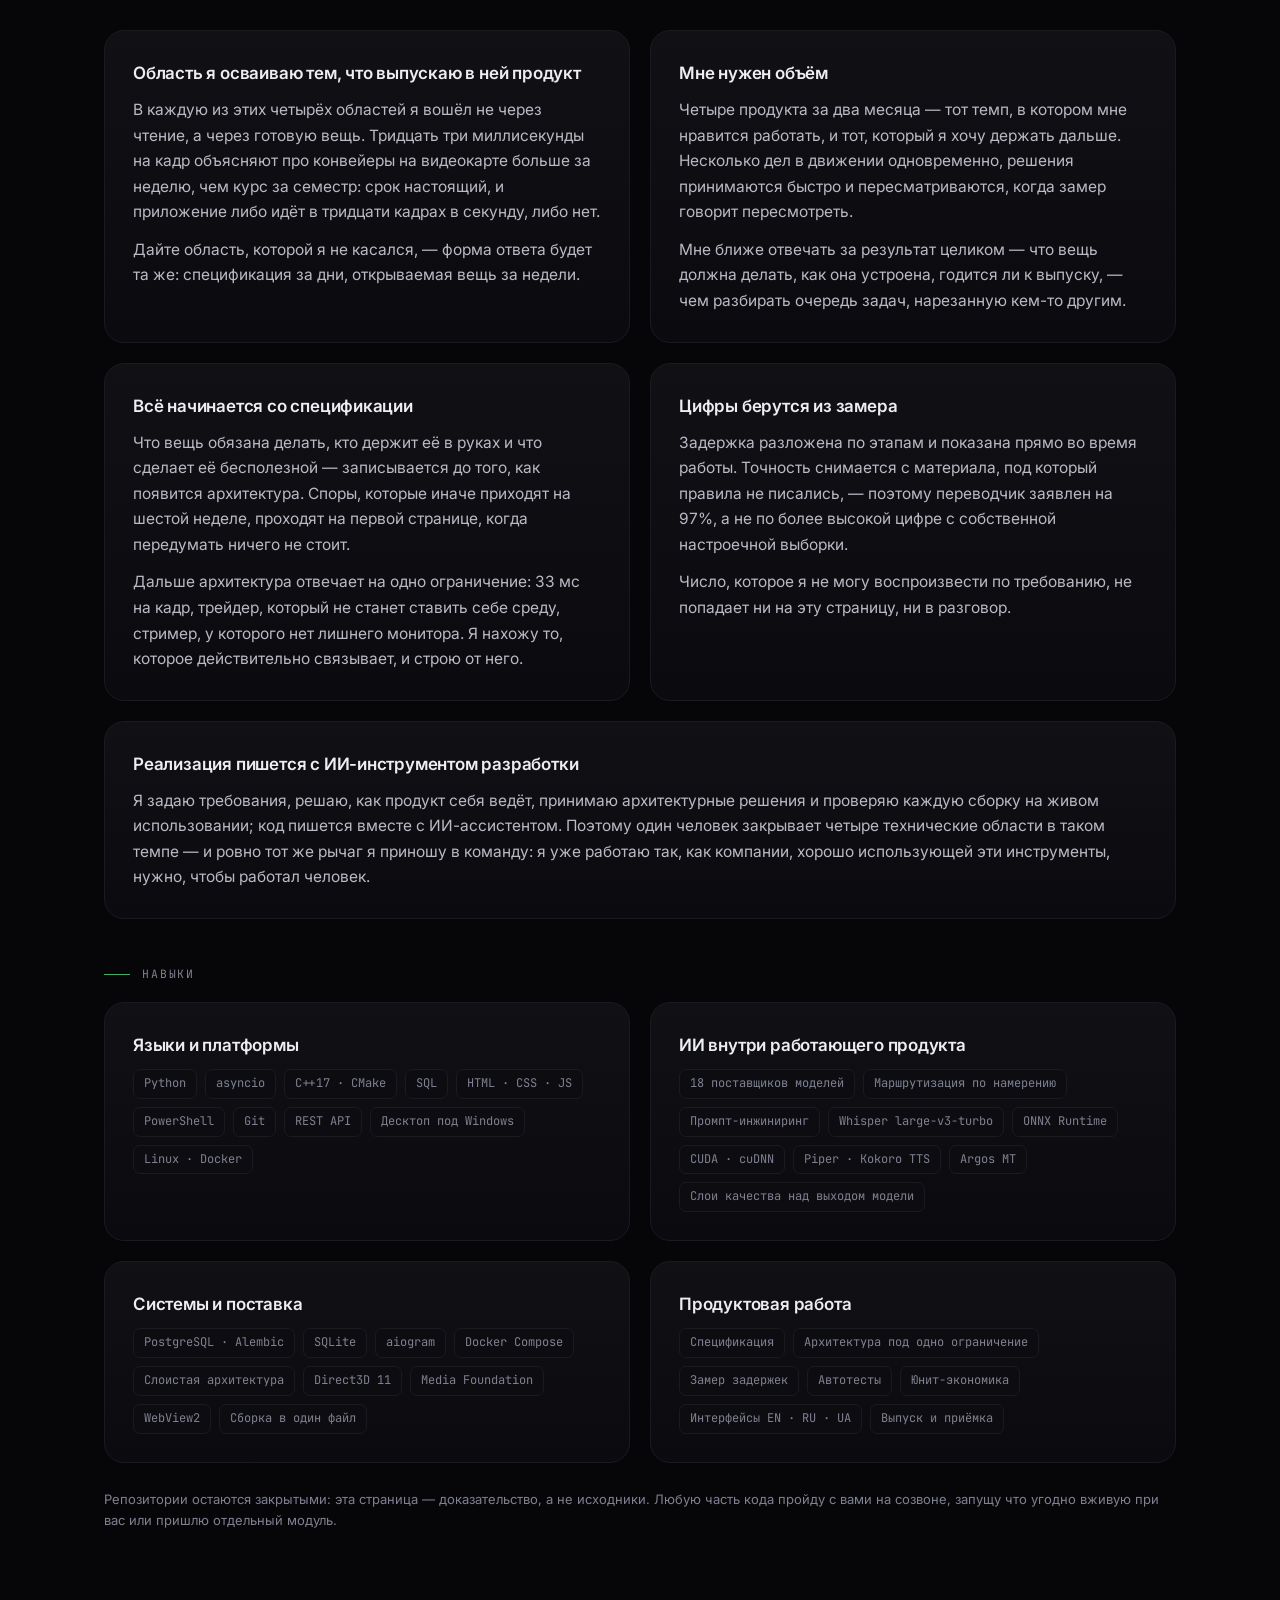
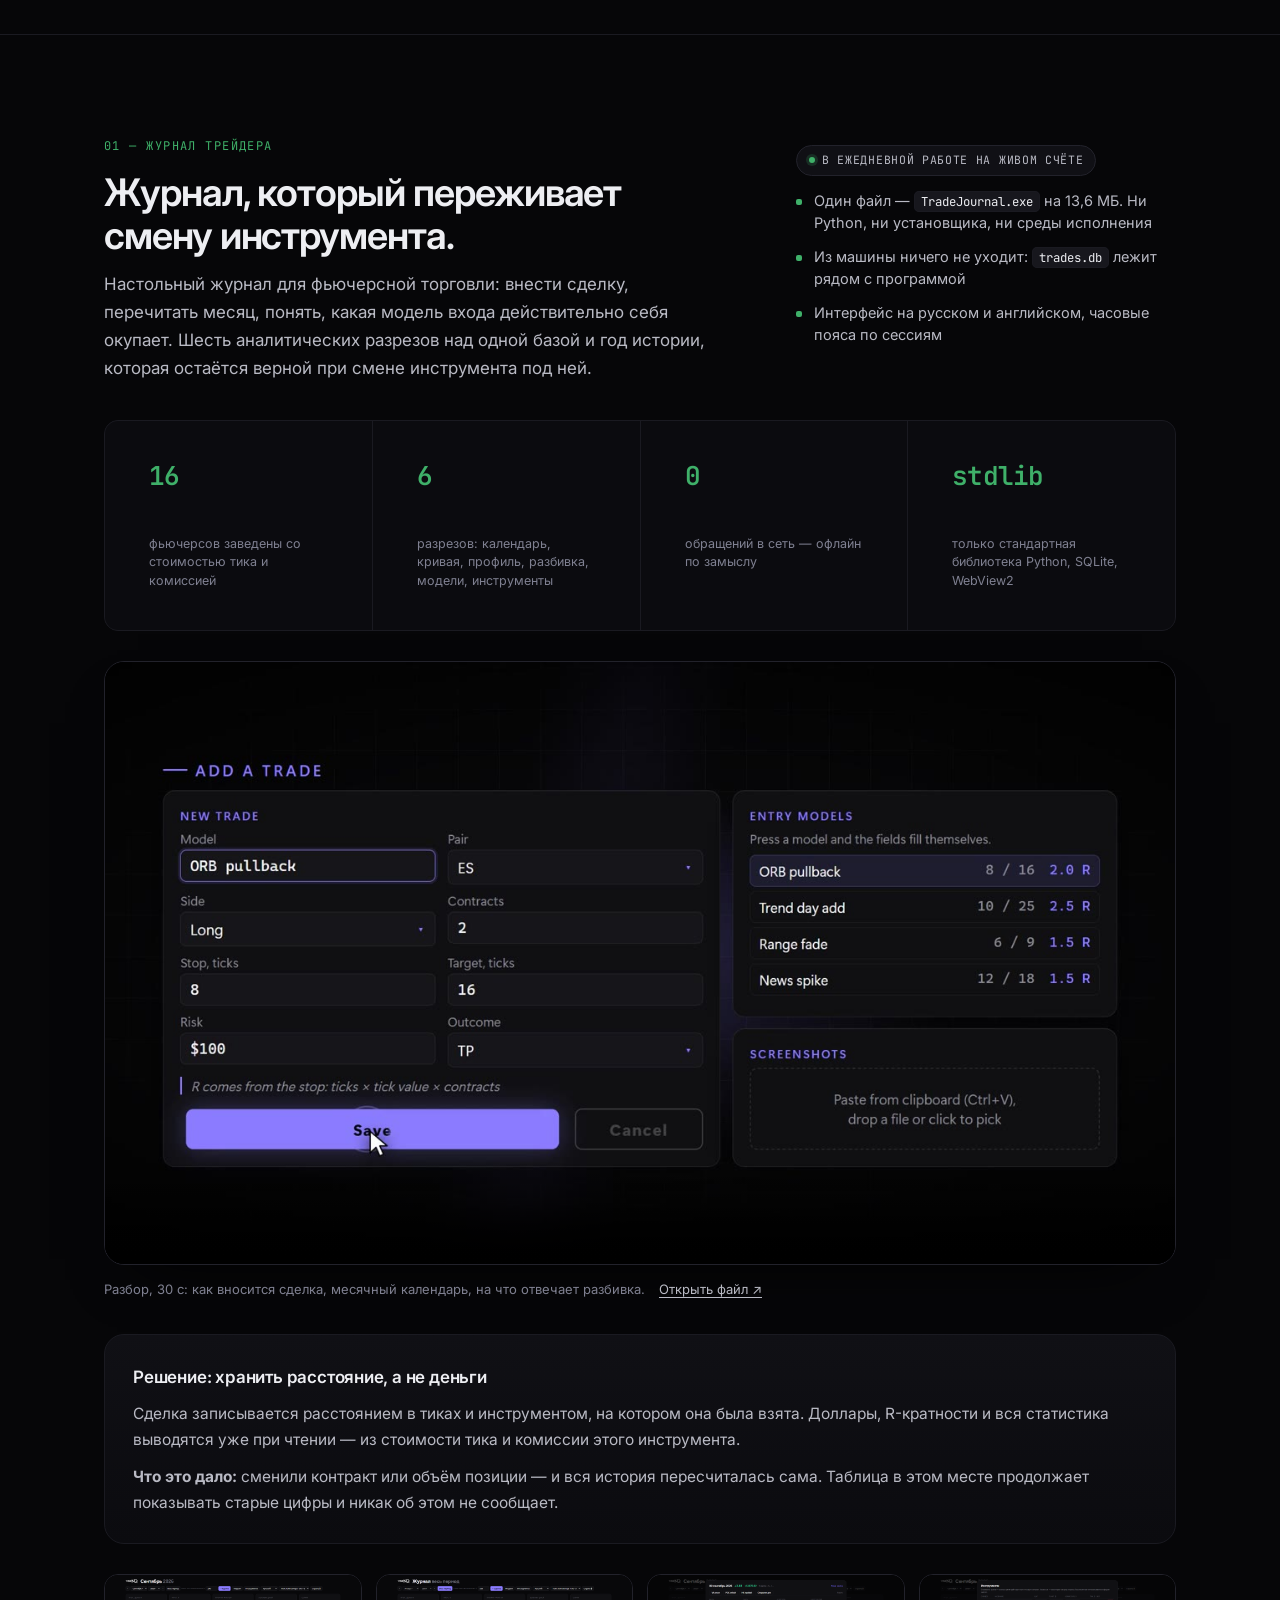
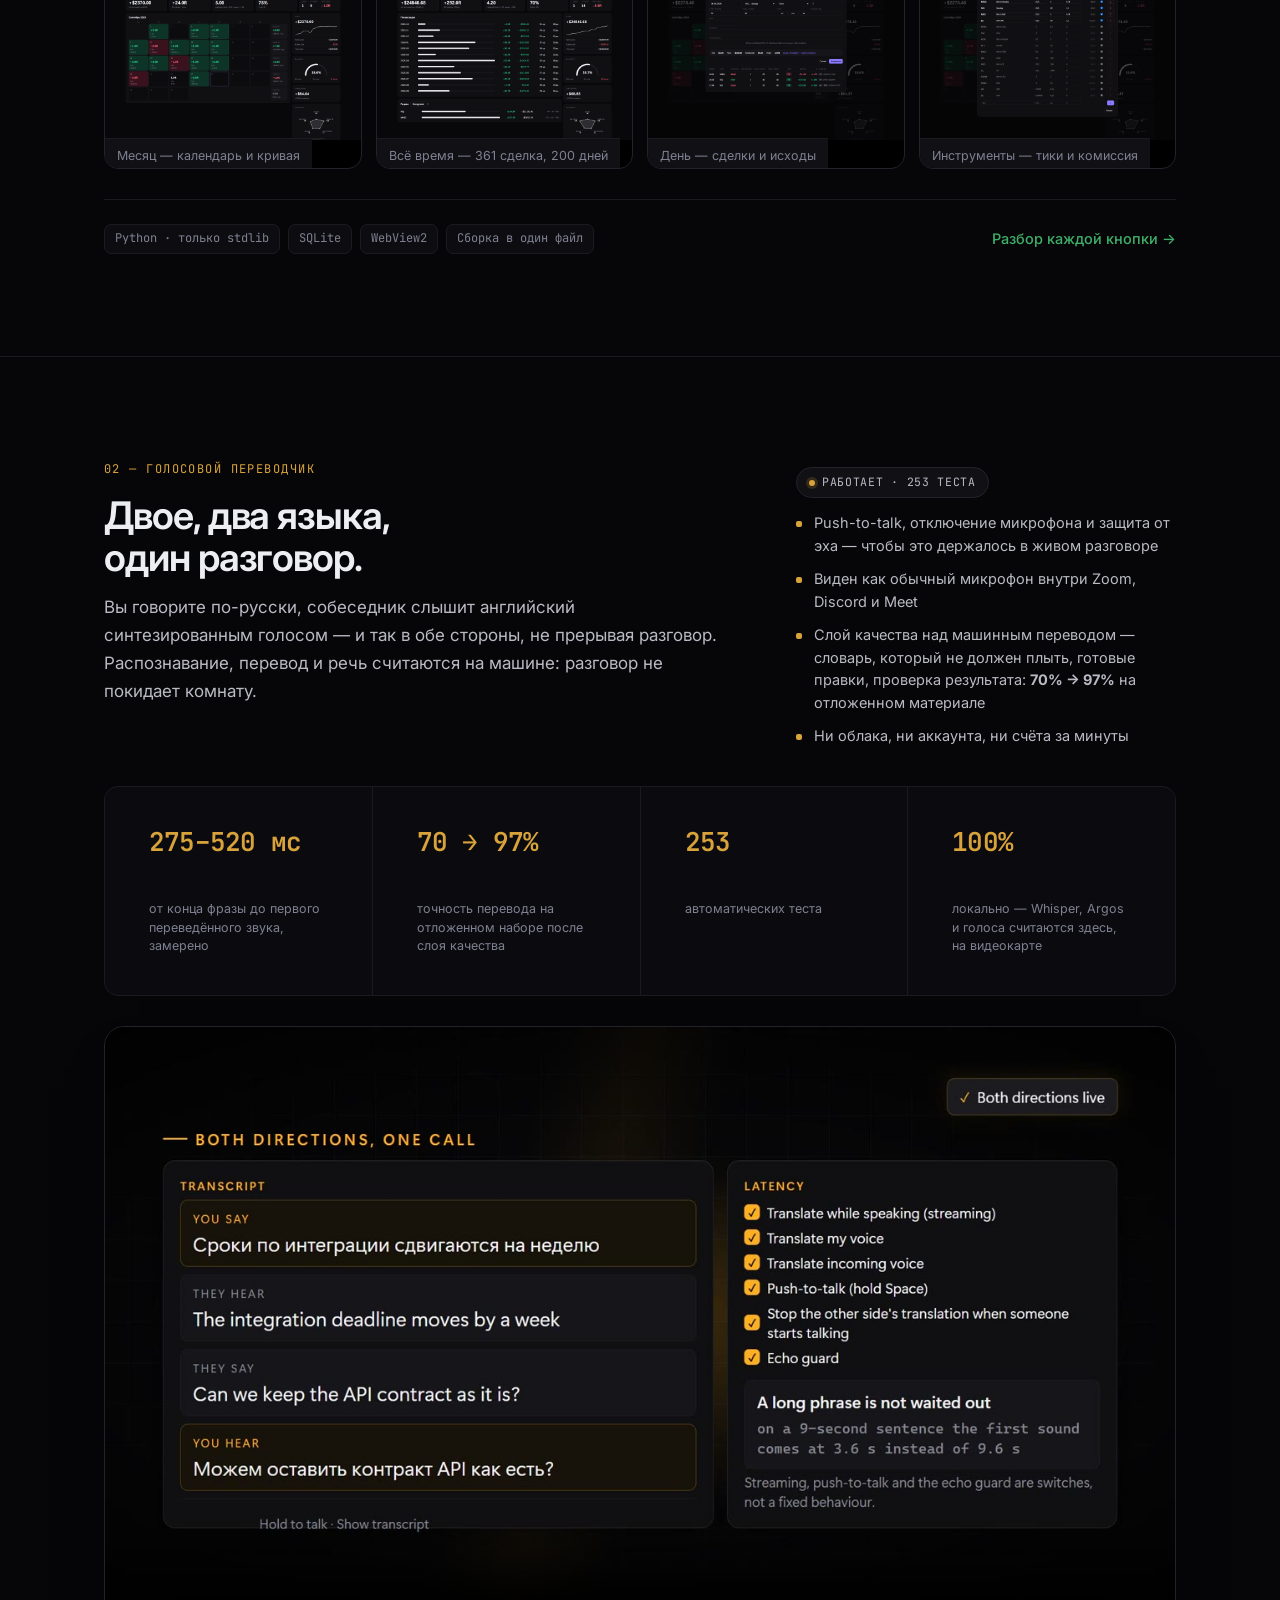
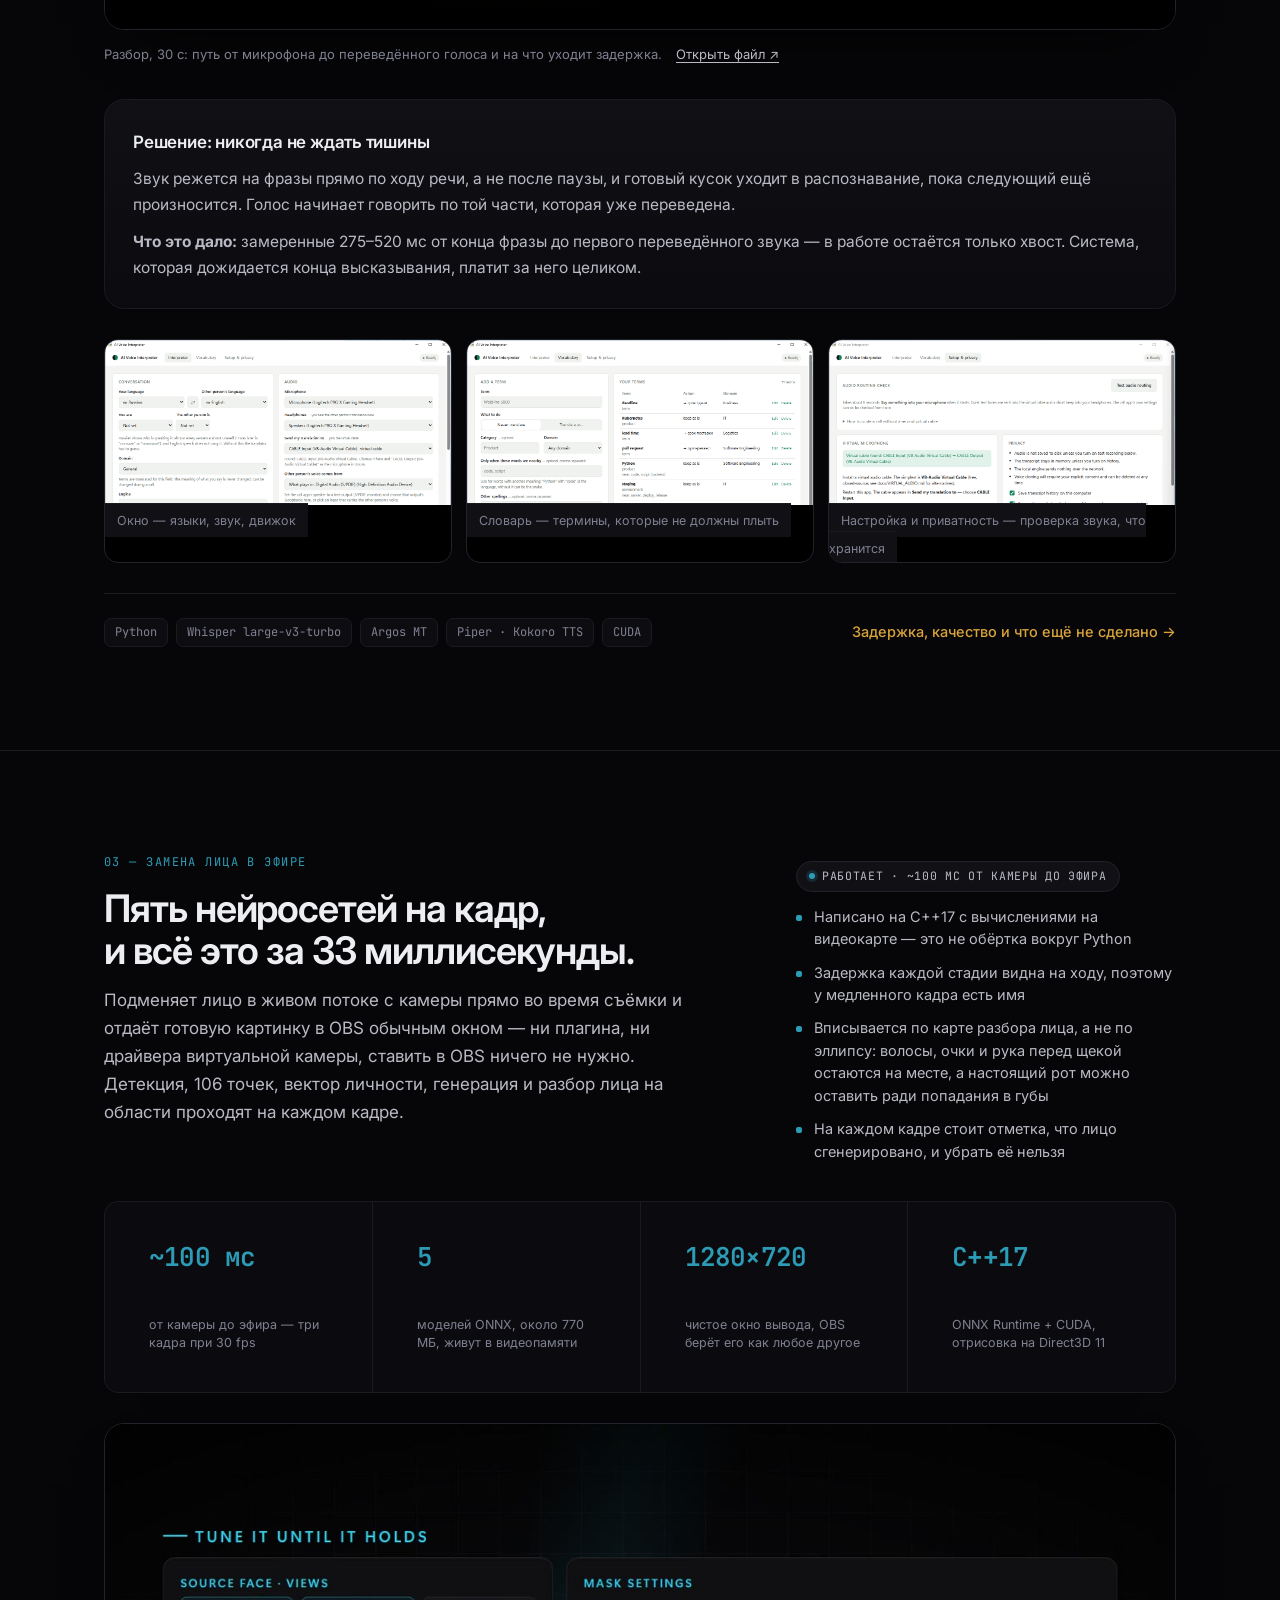
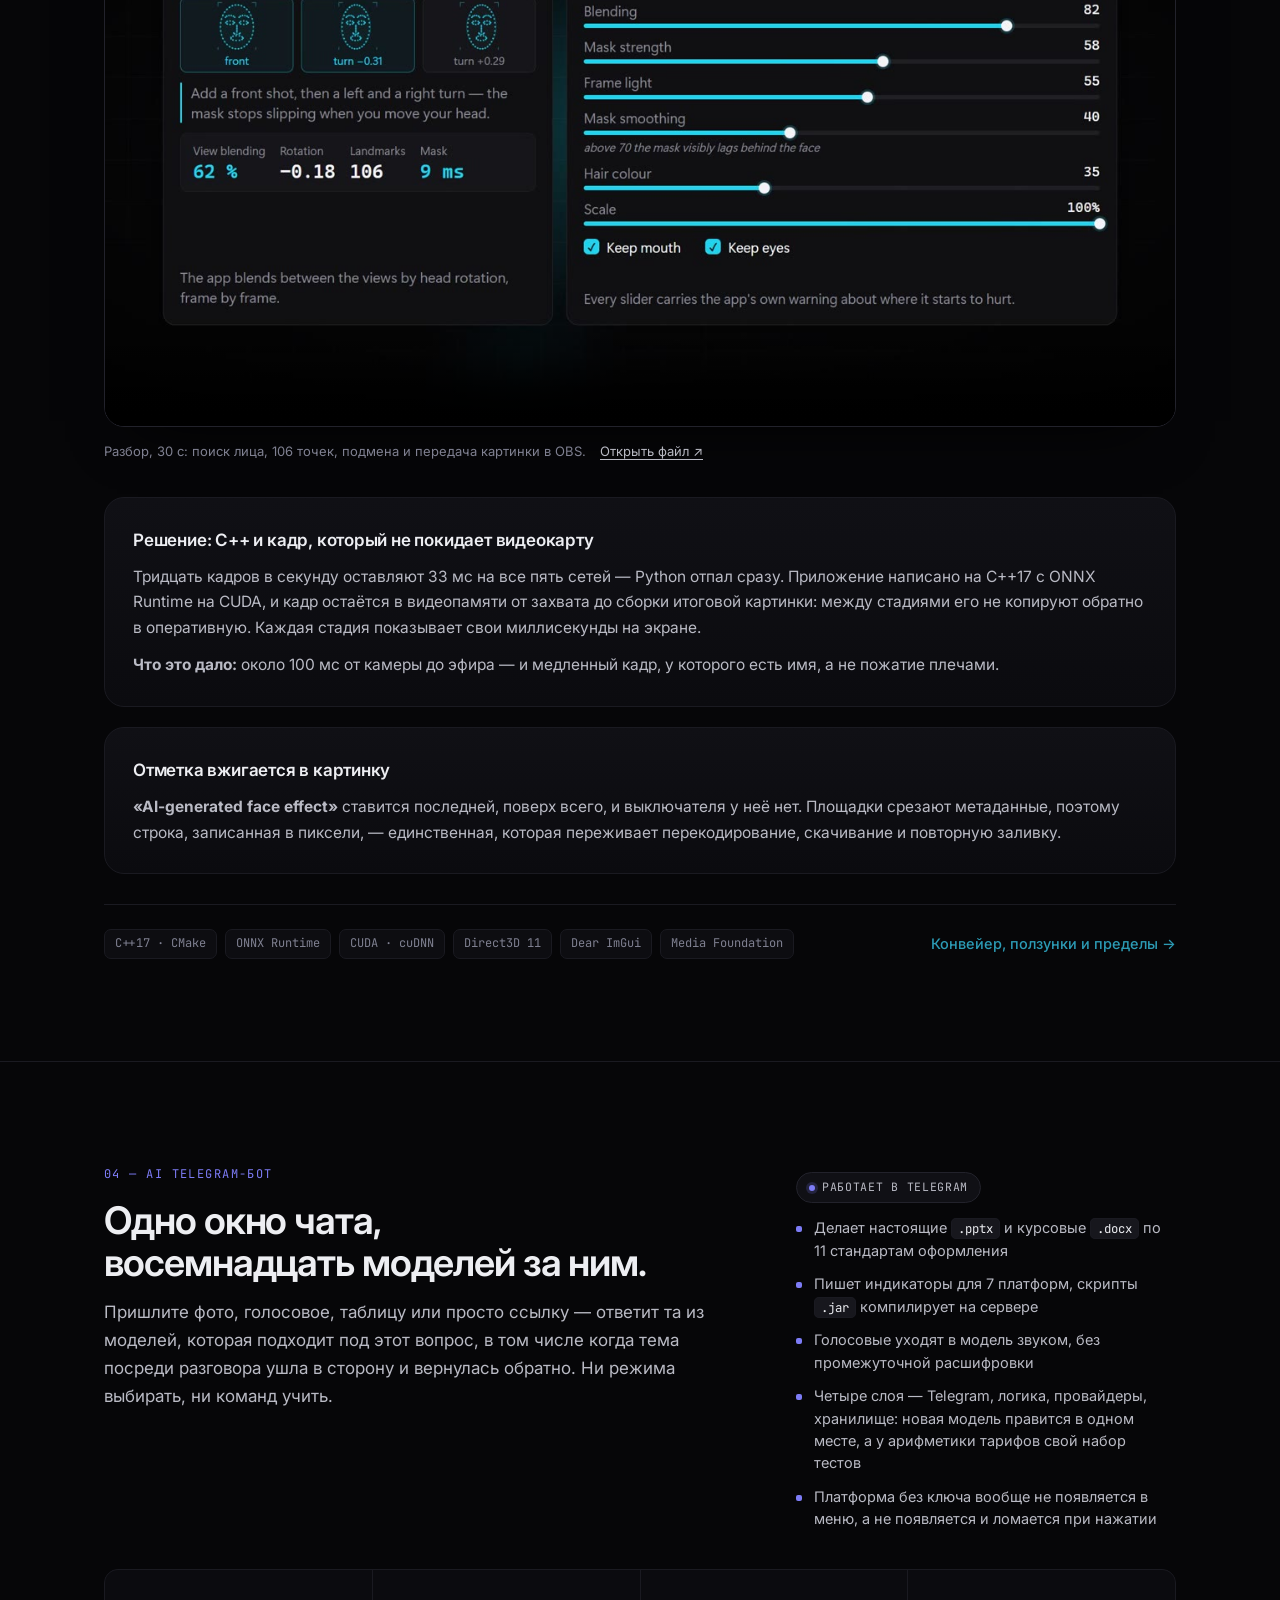
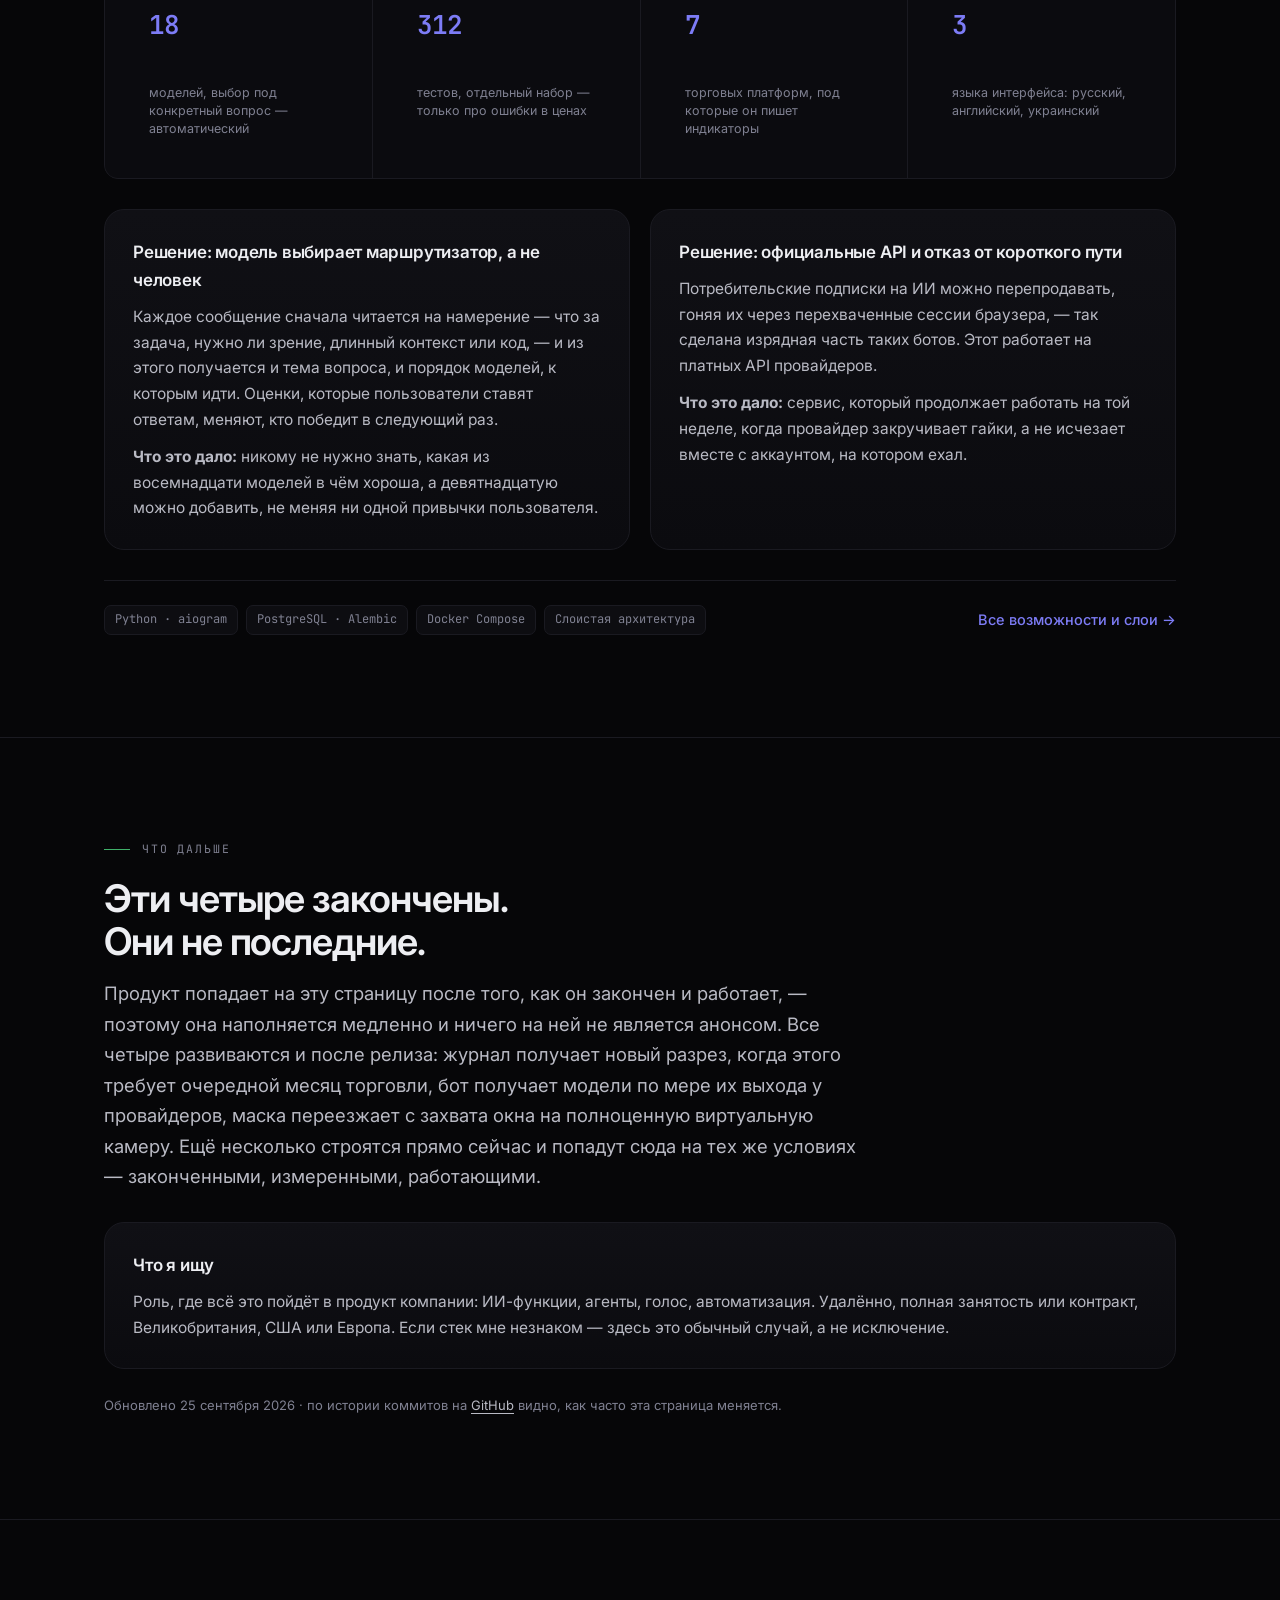
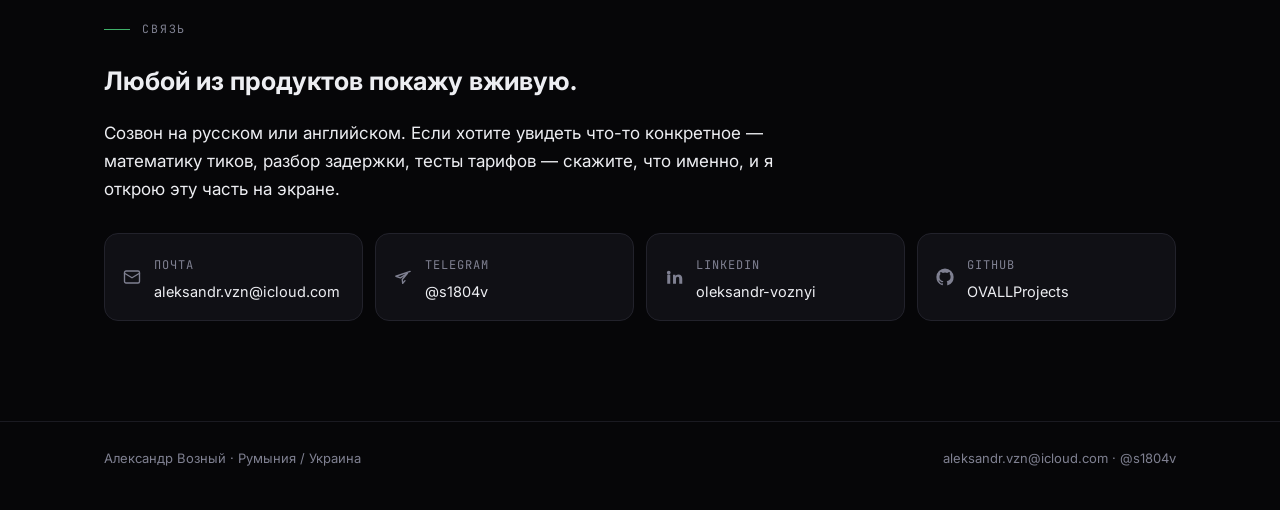
==== commit d249b3fe: "Say two months rather than three weeks The four products took eighteen days by the file dates, but "" ====
--- a/ru.html
+++ b/ru.html
@@ -4,9 +4,9 @@
 <meta charset="utf-8">
 <meta name="viewport" content="width=device-width, initial-scale=1">
 <title>Александр Возный — AI Product Developer, Solutions Engineer, Automation Specialist</title>
-<meta name="description" content="Четыре готовых AI-продукта за три недели, в четырёх областях, в которых я раньше не работал: журнал трейдера, голосовой переводчик в реальном времени, замена лица в прямом эфире и Telegram-помощник на 18 моделях.">
+<meta name="description" content="Четыре готовых AI-продукта за два месяца, в четырёх областях, в которых я раньше не работал: журнал трейдера, голосовой переводчик в реальном времени, замена лица в прямом эфире и Telegram-помощник на 18 моделях.">
 <meta property="og:title" content="Александр Возный — AI Product Developer">
-<meta property="og:description" content="Четыре продукта, три недели, один человек. Ролики и скриншоты сняты с живых приложений.">
+<meta property="og:description" content="Четыре продукта, два месяца, один человек. Ролики и скриншоты сняты с живых приложений.">
 <meta property="og:type" content="website">
 <meta property="og:image" content="media/poster/trade-journal.jpg">
 <meta name="theme-color" content="#060608">
@@ -34,14 +34,14 @@
 <header class="hero" id="top">
   <div class="wrap">
     <p class="eyebrow">Портфолио · Румыния / Украина · удалённо, Великобритания, США, Европа</p>
-    <h1>Четыре продукта.<br>Три недели.<br>Один человек.</h1>
+    <h1>Четыре продукта.<br>Два месяца.<br>Один человек.</h1>
     <p class="roles">
       <b>AI Product Developer</b> <span class="sep">/</span>
       <b>AI Solutions Engineer</b> <span class="sep">/</span>
       <b>AI Automation Specialist</b>
     </p>
     <p class="lede">
-      Около года учёбы, за который я не выпустил ничего. Потом сентябрь 2026-го: настольный
+      Около года учёбы, за который я не выпустил ничего. Потом, к сентябрю 2026-го: настольный
       журнал трейдера, голосовой переводчик в реальном времени, конвейер замены лица на C++ и
       видеокарте, Telegram-помощник с <strong>18 моделями</strong> за одним окном чата. Четыре
       технические области, и ни в одной из них я до этого не работал.
@@ -106,7 +106,7 @@
       </div>
       <div class="card">
         <h3>Мне нужен объём</h3>
-        <p>Четыре продукта за три недели — тот темп, в котором мне нравится работать, и тот,
+        <p>Четыре продукта за два месяца — тот темп, в котором мне нравится работать, и тот,
         который я хочу держать дальше. Несколько дел в движении одновременно, решения принимаются
         быстро и пересматриваются, когда замер говорит пересмотреть.</p>
         <p>Мне ближе отвечать за результат целиком — что вещь должна делать, как она устроена,
